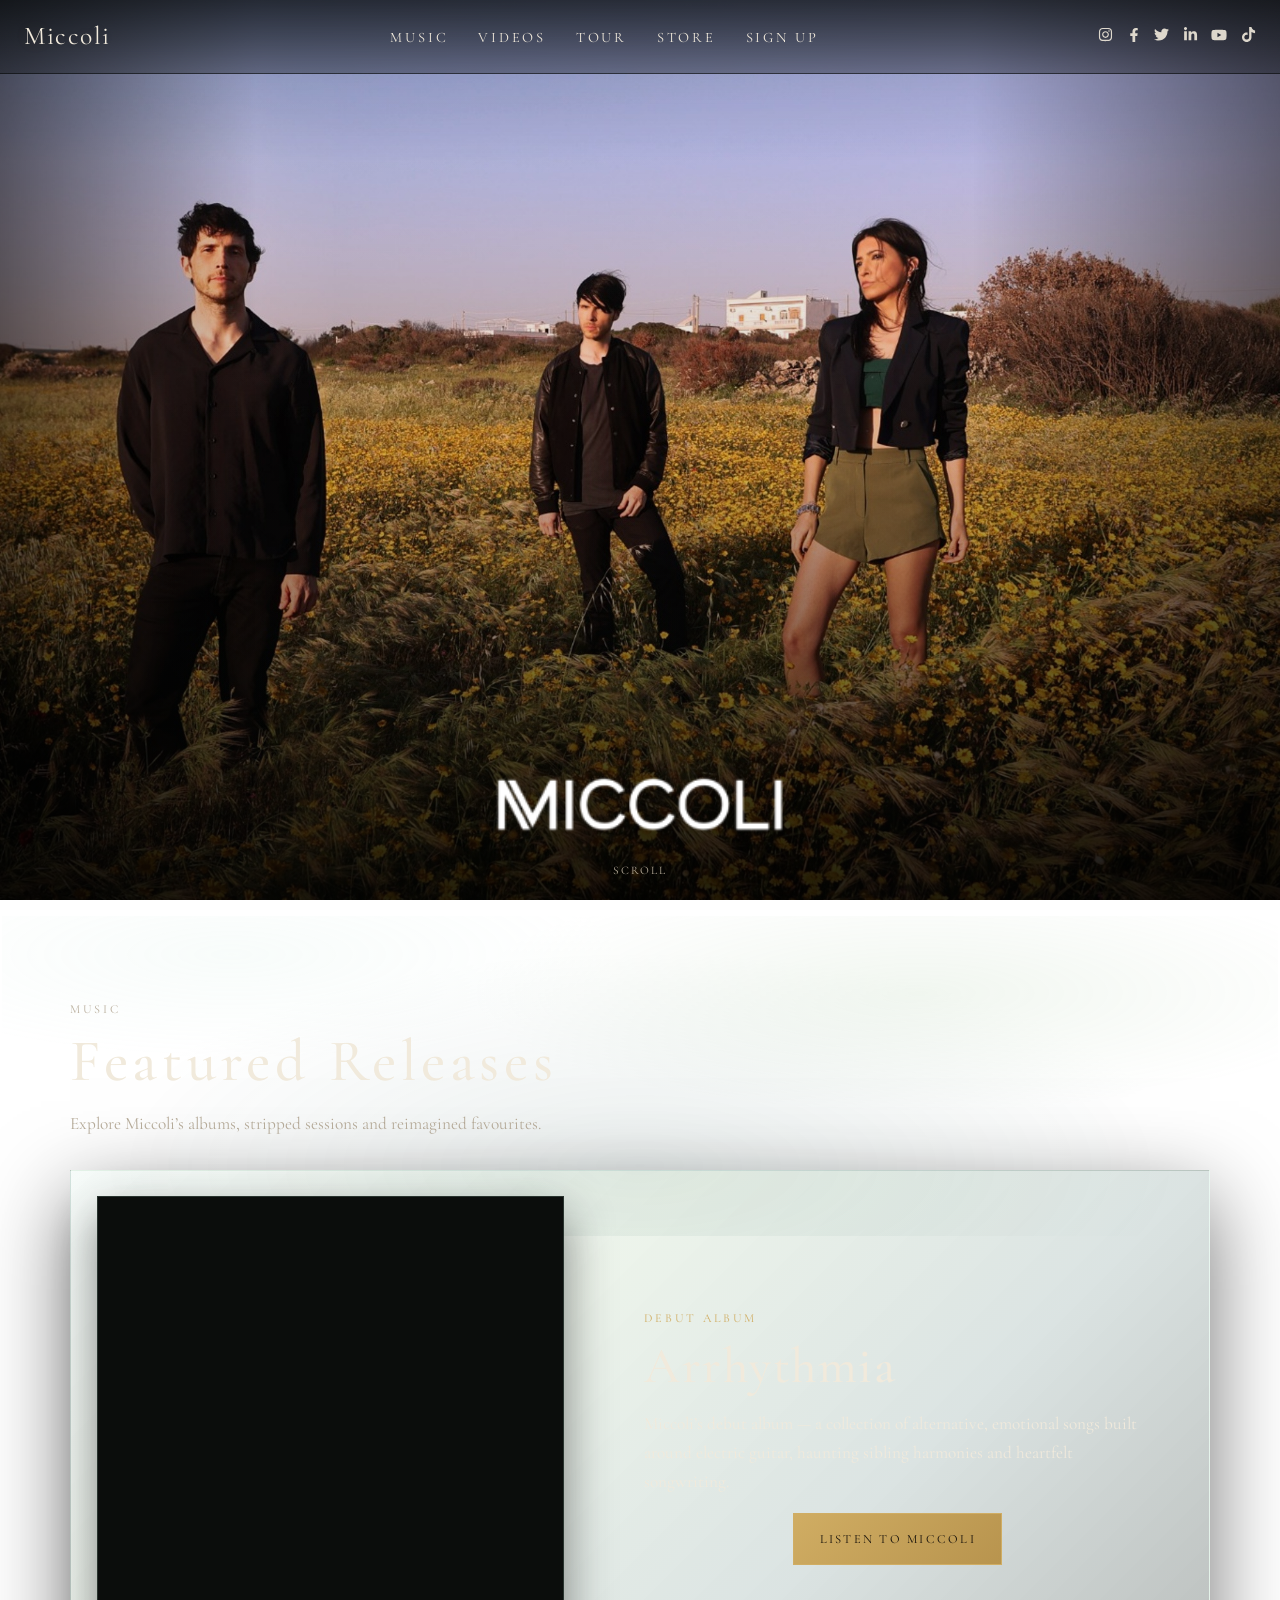
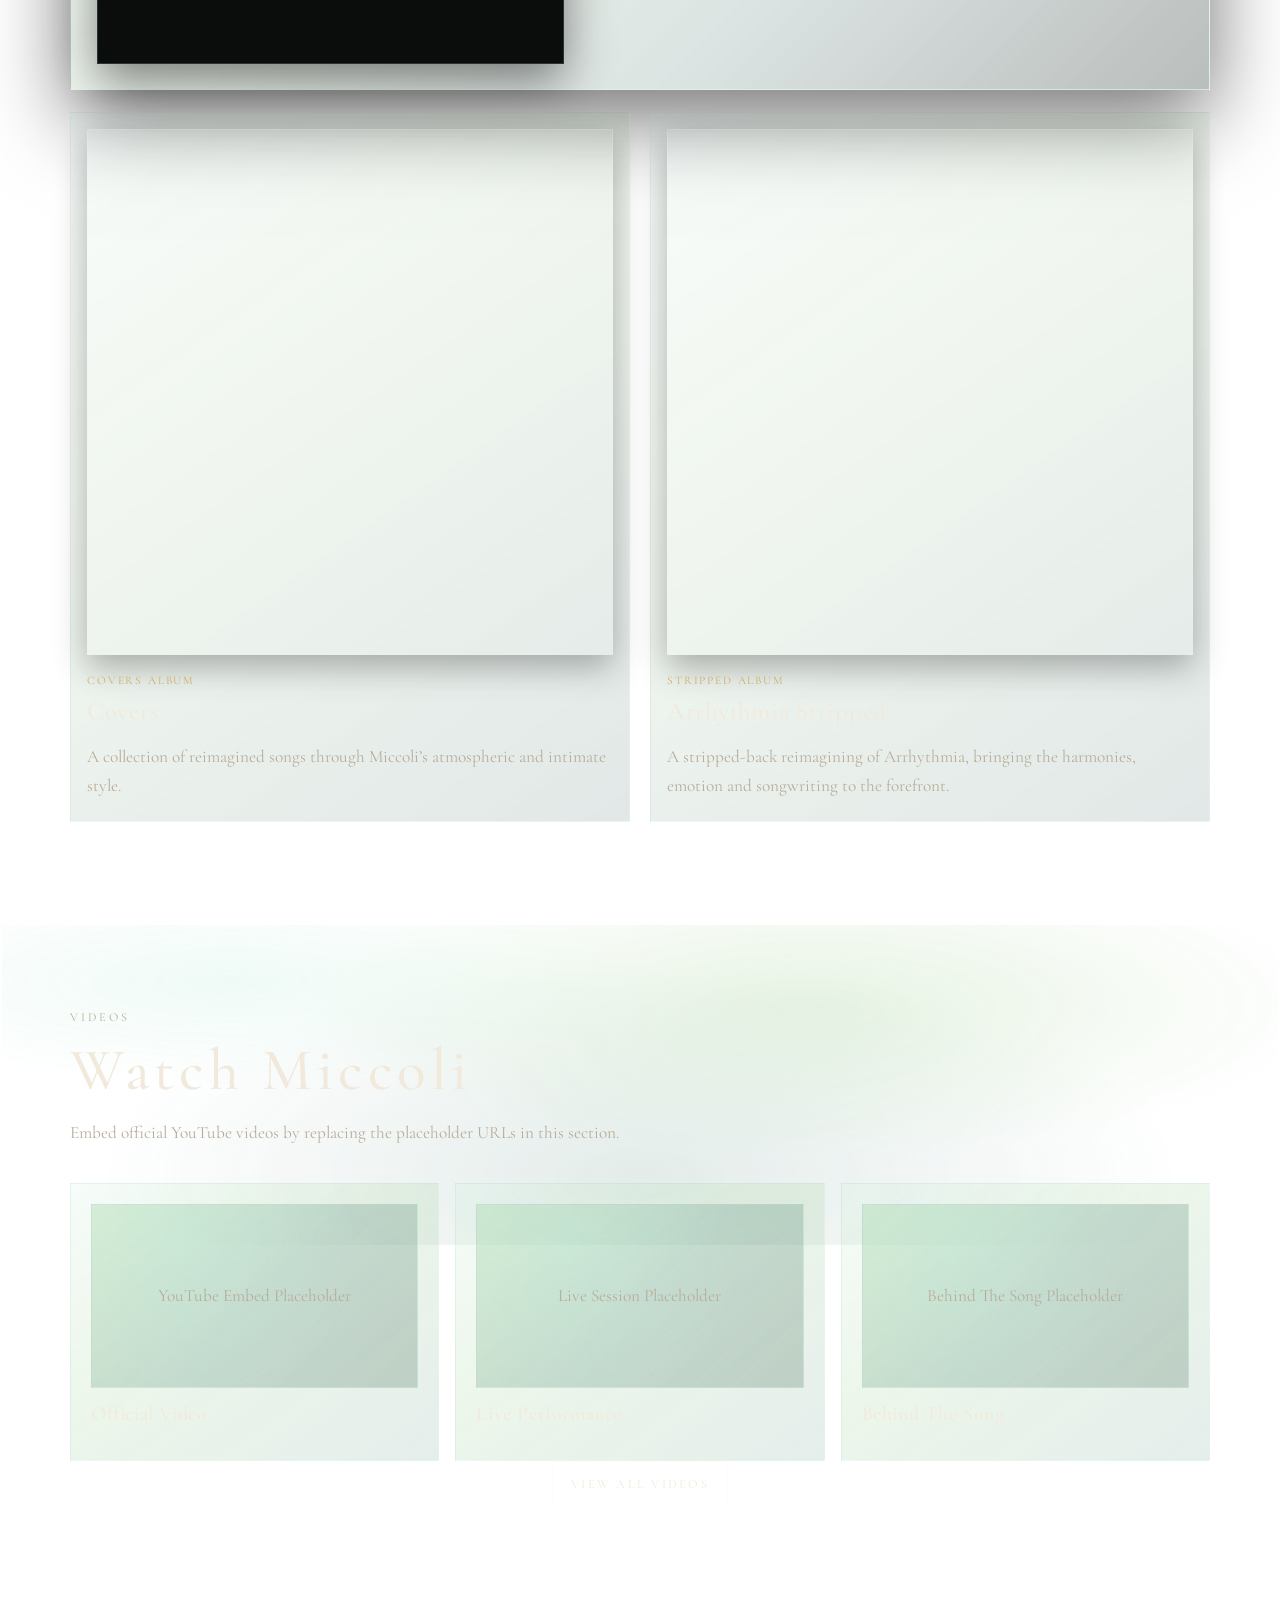
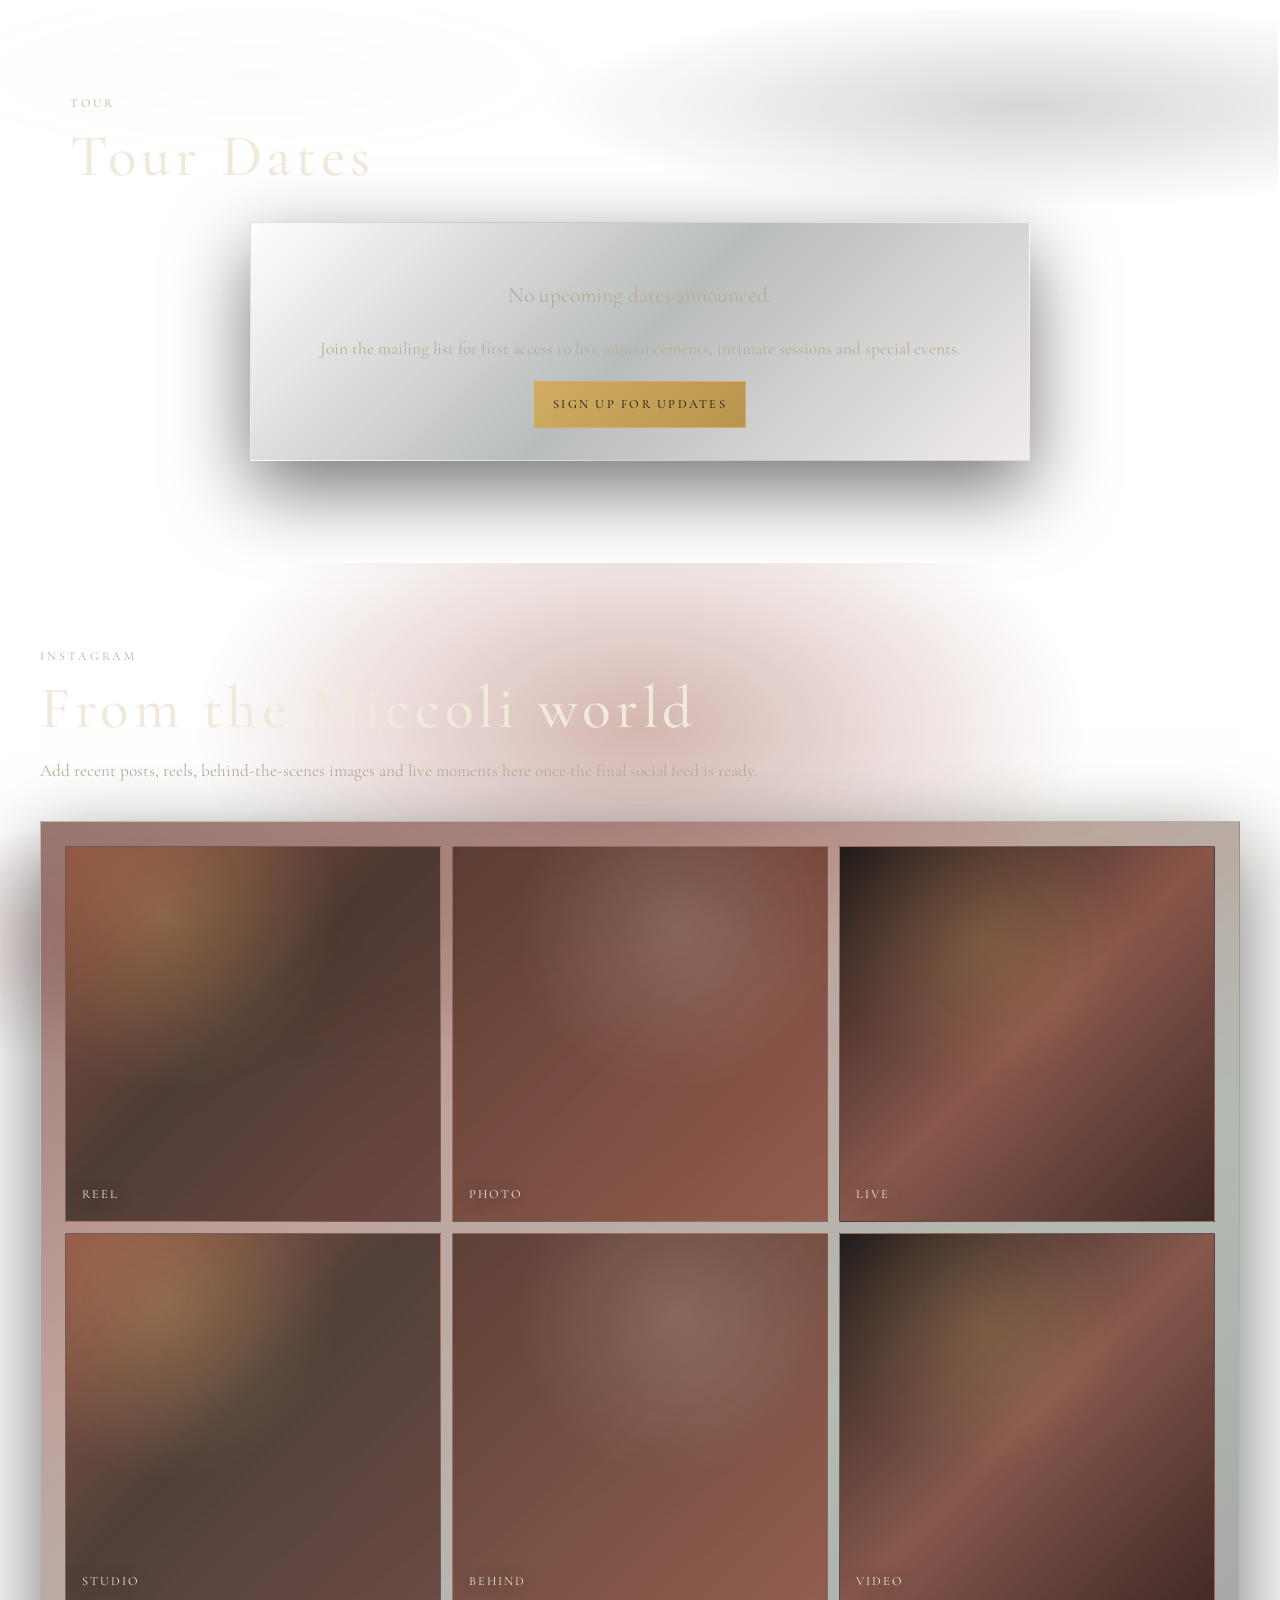
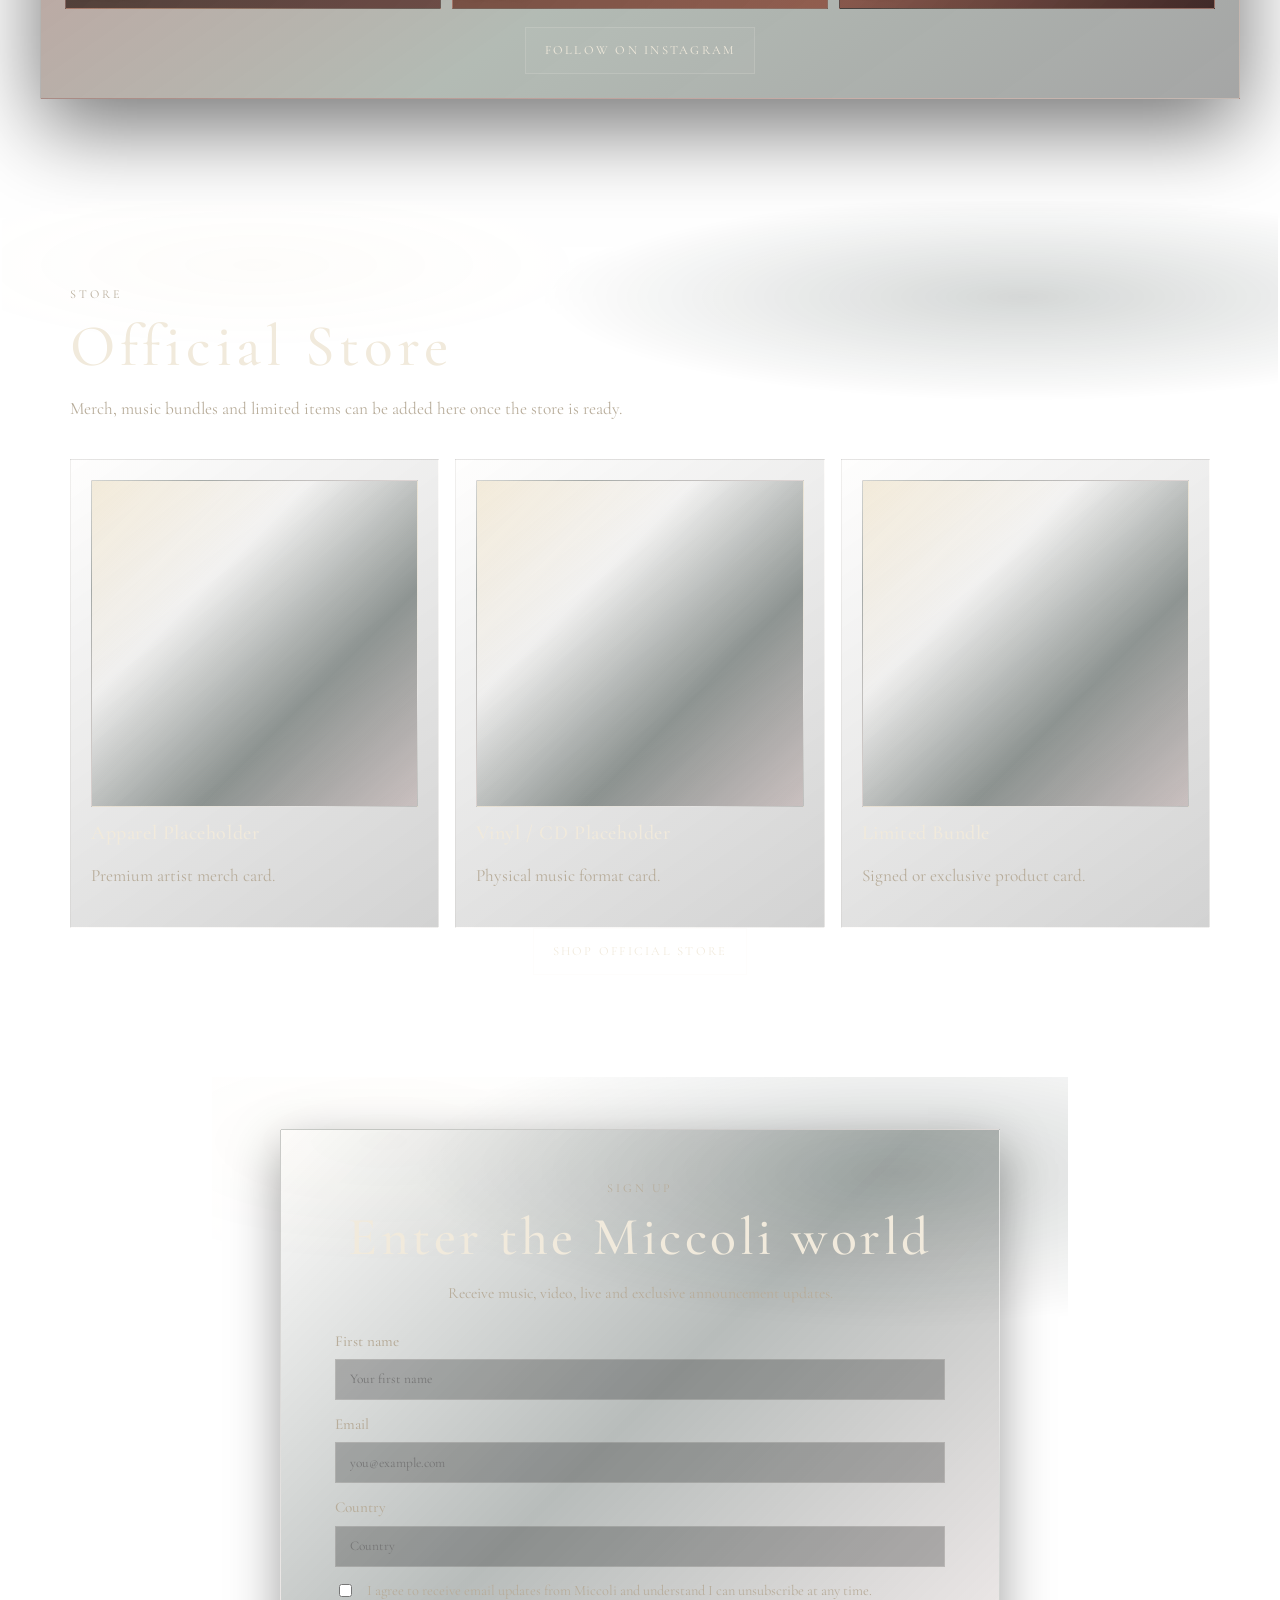
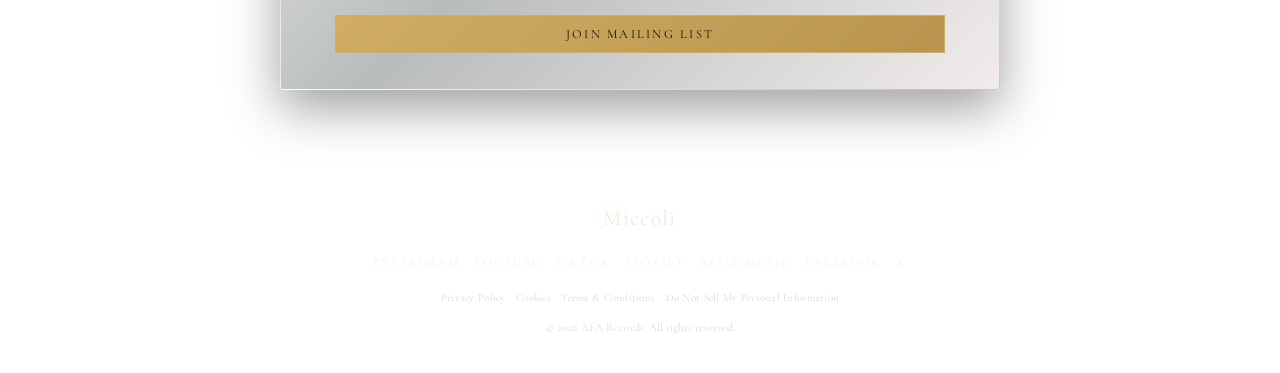
==== index.html @ 9177304d "Refresh centred release button stylesheet" ====
<!DOCTYPE html>
<html lang="en">
<head>
  <meta charset="UTF-8" />
  <meta name="viewport" content="width=device-width, initial-scale=1.0" />
  <meta name="description" content="Official website for Miccoli — British-Italian sibling band creating haunting harmonies, heartfelt lyrics and cinematic alternative pop/rock." />
  <title>Miccoli | Official Website</title>
  <link rel="preconnect" href="https://fonts.googleapis.com" />
  <link rel="preconnect" href="https://fonts.gstatic.com" crossorigin />
  <link href="https://fonts.googleapis.com/css2?family=Cormorant+Garamond:wght@400;500;600;700&family=IM+Fell+English+SC&display=swap" rel="stylesheet" />
  <link rel="stylesheet" href="styles.css?v=143" />
  <link rel="stylesheet" href="newsletter-tweaks.css?v=6" />
  <link rel="stylesheet" href="music-release-layout.css?v=6" />
</head>
<body>
  <a class="skip-link" href="#main">Skip to content</a>
  <header class="site-header" data-header>
    <nav class="nav" aria-label="Primary navigation">
      <a class="brand" href="#top" aria-label="Miccoli home">Miccoli</a>
      <button class="nav-toggle" type="button" aria-expanded="false" aria-controls="primary-menu" data-nav-toggle>
        <span class="sr-only">Toggle navigation</span><span></span><span></span><span></span>
      </button>
      <div class="nav-panel" id="primary-menu" data-nav-panel>
        <ul class="nav-links">
          <li><a href="#music">Music</a></li><li><a href="#videos">Videos</a></li><li><a href="#live">Tour</a></li><li><a href="#store">Store</a></li><li><a href="#signup">Sign Up</a></li>
        </ul>
        <div class="social-links" aria-label="Social links">
          <a class="social-icon" href="#" aria-label="Instagram"><svg width="15" height="15" viewBox="0 0 448 512" aria-hidden="true"><path fill="currentColor" d="M224.1 141c-63.6 0-115.1 51.5-115.1 115.1s51.5 115.1 115.1 115.1S339.2 319.7 339.2 256 287.7 141 224.1 141zm0 190.4c-41.6 0-75.3-33.7-75.3-75.3s33.7-75.3 75.3-75.3 75.3 33.7 75.3 75.3-33.8 75.3-75.3 75.3zm146.4-194.3c0 14.9-12 26.9-26.9 26.9-14.9 0-26.9-12-26.9-26.9 0-14.9 12-26.9 26.9-26.9 14.9 0 26.9 12.1 26.9 26.9zm76.1 27.3c-1.7-35.3-9.7-66.6-35.6-92.5s-57.2-33.9-92.5-35.6C283.5 34.3 164.5 34.3 129.4 36c-35.3 1.7-66.6 9.7-92.5 35.6S3 128.8 1.3 164.1c-1.7 35.1-1.7 154.1 0 189.2 1.7 35.3 9.7 66.6 35.6 92.5s57.2 33.9 92.5 35.6c35.1 1.7 154.1 1.7 189.2 0 35.3-1.7 66.6-9.7 92.5-35.6s33.9-57.2 35.6-92.5c1.7-35.1 1.7-154.1 0-189.2zM399 388c-7.7 19.4-22.7 34.4-42.1 42.1-29.1 11.5-98.2 8.9-132.8 8.9s-103.8 2.7-132.8-8.9c-19.4-7.7-34.4-22.7-42.1-42.1-11.5-29.1-8.9-98.2-8.9-132.8s-2.7-103.8 8.9-132.8c7.7-19.4 22.7-34.4 42.1-42.1 29.1-11.5 98.2-8.9 132.8-8.9s103.8-2.7 132.8 8.9c19.4 7.7 34.4 22.7 42.1 42.1 11.5 29.1 8.9 98.2 8.9 132.8s2.7 103.8-8.9 132.8z"/></svg></a>
          <a class="social-icon" href="#" aria-label="Facebook"><svg width="14" height="14" viewBox="0 0 320 512" aria-hidden="true"><path fill="currentColor" d="M279.14 288l14.22-92.66h-88.91V135.1c0-25.35 12.42-50.06 52.24-50.06H297V6.26S260.43 0 225.36 0c-73.22 0-121.08 44.38-121.08 124.72v70.62H22.89V288h81.39v224h100.17V288z"/></svg></a>
          <a class="social-icon" href="#" aria-label="Twitter"><svg width="15" height="15" viewBox="0 0 512 512" aria-hidden="true"><path fill="currentColor" d="M459.4 151.7c.3 4.5.3 9.1.3 13.6 0 138.7-105.6 298.5-298.5 298.5-59.5 0-114.7-17.2-161.1-47.1 8.4 1 16.6 1.3 25.3 1.3 49.1 0 94.2-16.6 130.3-44.8-46.1-1-84.8-31.2-98.1-72.8 6.5 1 13 1.6 19.8 1.6 9.4 0 18.8-1.3 27.6-3.6-48.1-9.7-84.1-52-84.1-103v-1.3c14 7.8 30.2 12.7 47.4 13.3-28.3-18.8-46.8-51-46.8-87.4 0-19.5 5.2-37.4 14.3-53 51.7 63.7 129.3 105.3 216.4 109.8-1.6-7.8-2.6-15.9-2.6-24 0-57.8 46.8-104.9 104.9-104.9 30.2 0 57.5 12.7 76.7 33.1 23.7-4.5 46.5-13.3 66.6-25.3-7.8 24.4-24.4 44.8-46.1 57.8 21.1-2.3 41.6-8.1 60.4-16.2-14.3 20.8-32.2 39.3-52.6 54.3z"/></svg></a>
          <a class="social-icon" href="#" aria-label="LinkedIn"><svg width="15" height="15" viewBox="0 0 448 512" aria-hidden="true"><path fill="currentColor" d="M100.3 448H7.4V148.9h92.9zM53.8 108.1C24.1 108.1 0 83.5 0 53.8A53.8 53.8 0 0 1 107.6 53.8c0 29.7-24.1 54.3-53.8 54.3zM447.9 448h-92.7V302.4c0-34.7-.7-79.2-48.3-79.2-48.3 0-55.7 37.7-55.7 76.7V448h-92.8V148.9h89.1v40.8h1.3c12.4-23.5 42.7-48.3 87.9-48.3 94 0 111.3 61.9 111.3 142.3V448z"/></svg></a>
          <a class="social-icon" href="#" aria-label="YouTube"><svg width="16" height="16" viewBox="0 0 576 512" aria-hidden="true"><path fill="currentColor" d="M549.7 124.1c-6.3-23.7-24.8-42.2-48.5-48.5C458.3 64 288 64 288 64S117.7 64 74.8 75.6c-23.7 6.3-42.2 24.8-48.5 48.5C14.7 167 14.7 256 14.7 256s0 89 11.6 131.9c6.3 23.7 24.8 42.2 48.5 48.5C117.7 448 288 448 288 448s170.3 0 213.2-11.6c23.7-6.3 42.2-24.8 48.5-48.5C561.3 345 561.3 256 561.3 256s0-89-11.6-131.9zM232 338.4V173.6L371.2 256 232 338.4z"/></svg></a>
          <a class="social-icon" href="#" aria-label="TikTok"><svg width="15" height="15" viewBox="0 0 448 512" aria-hidden="true"><path fill="currentColor" d="M448 209.9a210 210 0 0 1-122.8-39.2v178.7c0 89.2-72.3 161.5-161.5 161.5-89.2 0-161.5-72.3-161.5-161.5 0-89.2 72.3-161.5 161.5-161.5 9.5 0 18.9.8 28.1 2.4v79.4a82.1 82.1 0 1 0 54.7 77.7V0h78.9c.8 6.9 2.2 13.8 4.3 20.5 9.7 31.1 29.6 57.6 56.3 76.8 18.5 13.3 40.1 21.8 62 24.3v88.3z"/></svg></a>
        </div>
      </div>
    </nav>
  </header>
  <main id="main">
    <section class="hero" id="top" aria-labelledby="hero-title"><div class="hero-media" aria-hidden="true"><div class="hero-orb hero-orb-one"></div><div class="hero-orb hero-orb-two"></div></div><div class="hero-content reveal"><p class="eyebrow">Official Website</p><h1 id="hero-title">Miccoli</h1><p class="hero-tagline">Haunting sibling harmonies, heartfelt lyrics and cinematic alternative pop/rock from a British-Italian band.</p><div class="button-row"><a class="btn btn-primary" href="#music">Listen Now</a><a class="btn btn-secondary" href="#videos">Watch Video</a></div></div><a class="scroll-cue" href="#music" aria-label="Scroll to music section">Scroll</a></section>
    <section class="section music-section" id="music" aria-labelledby="music-title"><div class="section-heading reveal"><p class="eyebrow">Music</p><h2 id="music-title">Featured Releases</h2><p>Explore Miccoli’s albums, stripped sessions and reimagined favourites.</p></div><article class="featured-release reveal"><div class="release-art arrhythmia-art" role="img" aria-label="Arrhythmia album cover"></div><div class="release-copy"><p class="eyebrow">Debut Album</p><h3>Arrhythmia</h3><p>Miccoli’s debut album — a collection of alternative, emotional songs built around electric guitar, haunting sibling harmonies and heartfelt songwriting.</p><a class="btn btn-primary" href="https://linktr.ee/miccoliband" target="_blank" rel="noopener noreferrer">Listen to Miccoli</a></div></article><div class="card-grid release-grid"><article class="card release-card reveal"><div class="mini-art covers-art" role="img" aria-label="Covers album cover"></div><p class="release-type">Covers Album</p><h3>Covers</h3><p>A collection of reimagined songs through Miccoli’s atmospheric and intimate style.</p></article><article class="card release-card reveal"><div class="mini-art stripped-art" role="img" aria-label="Arrhythmia Stripped album cover"></div><p class="release-type">Stripped Album</p><h3>Arrhythmia Stripped</h3><p>A stripped-back reimagining of Arrhythmia, bringing the harmonies, emotion and songwriting to the forefront.</p></article></div></section>
    <section class="section videos-section" id="videos" aria-labelledby="videos-title"><div class="section-heading reveal"><p class="eyebrow">Videos</p><h2 id="videos-title">Watch Miccoli</h2><p>Embed official YouTube videos by replacing the placeholder URLs in this section.</p></div><div class="video-grid"><article class="video-card reveal"><div class="video-placeholder">YouTube Embed Placeholder</div><h3>Official Video</h3></article><article class="video-card reveal"><div class="video-placeholder">Live Session Placeholder</div><h3>Live Performance</h3></article><article class="video-card reveal"><div class="video-placeholder">Behind The Song Placeholder</div><h3>Behind The Song</h3></article></div><div class="center reveal"><a class="btn btn-secondary" href="#">View All Videos</a></div></section>
    <section class="section split-section" id="live" aria-labelledby="live-title"><div class="section-heading reveal"><p class="eyebrow">Tour</p><h2 id="live-title">Tour Dates</h2></div><div class="tour-panel reveal"><p class="tour-status">No upcoming dates announced.</p><p>Join the mailing list for first access to live announcements, intimate sessions and special events.</p><a class="btn btn-primary" href="#signup">Sign Up for Updates</a></div></section>
    <section class="section instagram-section" id="instagram" aria-labelledby="instagram-title"><div class="section-heading reveal"><p class="eyebrow">Instagram</p><h2 id="instagram-title">From the Miccoli world</h2><p>Add recent posts, reels, behind-the-scenes images and live moments here once the final social feed is ready.</p></div><div class="instagram-frame reveal"><div class="instagram-grid"><a class="instagram-tile" href="#"><span>Reel</span></a><a class="instagram-tile" href="#"><span>Photo</span></a><a class="instagram-tile" href="#"><span>Live</span></a><a class="instagram-tile" href="#"><span>Studio</span></a><a class="instagram-tile" href="#"><span>Behind</span></a><a class="instagram-tile" href="#"><span>Video</span></a></div><div class="center instagram-cta"><a class="btn btn-secondary" href="#">Follow on Instagram</a></div></div></section>
    <section class="section store-section" id="store" aria-labelledby="store-title"><div class="section-heading reveal"><p class="eyebrow">Store</p><h2 id="store-title">Official Store</h2><p>Merch, music bundles and limited items can be added here once the store is ready.</p></div><div class="card-grid"><article class="product-card reveal"><div></div><h3>Apparel Placeholder</h3><p>Premium artist merch card.</p></article><article class="product-card reveal"><div></div><h3>Vinyl / CD Placeholder</h3><p>Physical music format card.</p></article><article class="product-card reveal"><div></div><h3>Limited Bundle</h3><p>Signed or exclusive product card.</p></article></div><div class="center reveal"><a class="btn btn-secondary" href="#">Shop Official Store</a></div></section>
    <section class="section newsletter-section" id="signup" aria-labelledby="signup-title"><div class="newsletter-card reveal"><p class="eyebrow">Sign Up</p><h2 id="signup-title">Enter the Miccoli world</h2><p>Receive music, video, live and exclusive announcement updates.</p><form class="signup-form" action="#" method="post"><label>First name <input type="text" name="first-name" autocomplete="given-name" placeholder="Your first name" /></label><label>Email <input type="email" name="email" autocomplete="email" placeholder="you@example.com" required /></label><label>Country <input type="text" name="country" autocomplete="country-name" placeholder="Country" /></label><label class="consent"><input type="checkbox" name="consent" required /> I agree to receive email updates from Miccoli and understand I can unsubscribe at any time.</label><button class="btn btn-primary" type="submit">Join Mailing List</button></form></div></section>
  </main>
  <footer class="site-footer"><a class="brand" href="#top">Miccoli</a><div class="footer-socials" aria-label="Footer social links"><a href="#">Instagram</a><a href="#">YouTube</a><a href="#">TikTok</a><a href="#">Spotify</a><a href="#">Apple Music</a><a href="#">Facebook</a><a href="#">X</a></div><div class="legal-links"><a href="#">Privacy Policy</a><a href="#">Cookies</a><a href="#">Terms & Conditions</a><a href="#">Do Not Sell My Personal Information</a></div><p>© <span data-year></span> AFA Records. All rights reserved.</p></footer>
  <script src="script.js"></script>
</body>
</html>
---- styles.css ----
:root {
  --bg: #050706;
  --bg-soft: #0d1411;
  --panel: rgba(246, 240, 232, 0.07);
  --panel-strong: rgba(246, 240, 232, 0.12);
  --text: #f1eadc;
  --muted: #b8ad9b;
  --gold: #d0ad63;
  --rose: #7c4644;
  --moss: #13221d;
  --stone: #6f6a5d;
  --line: rgba(246, 240, 232, 0.16);
  --shadow: 0 28px 80px rgba(0, 0, 0, 0.55);
  --max: 1280px;
}
* { box-sizing: border-box; }
html { scroll-behavior: smooth; }
body {
  margin: 0;
  background:
    radial-gradient(ellipse at 12% 0%, rgba(208, 173, 99, 0.18), transparent 26rem),
    radial-gradient(ellipse at 78% 6%, rgba(42, 70, 58, 0.72), transparent 34rem),
    radial-gradient(ellipse at 92% 58%, rgba(124, 70, 68, 0.52), transparent 36rem),
    radial-gradient(ellipse at 50% 72%, rgba(118, 55, 45, 0.42), transparent 40rem),
    radial-gradient(ellipse at 8% 82%, rgba(30, 45, 39, 0.78), transparent 32rem),
    linear-gradient(135deg, #030504 0%, #0b1410 22%, #18231e 40%, #2a1715 61%, #1b0d0c 79%, #040404 100%);
  background-attachment: fixed;
  color: var(--text);
  font-family: "Cormorant Garamond", Georgia, serif;
  font-size: 1.08rem;
  line-height: 1.68;
}
body::before { content: ""; position: fixed; inset: 0; pointer-events: none; z-index: 0; opacity: .2; background-image: linear-gradient(rgba(255,255,255,.025) 1px, transparent 1px), linear-gradient(90deg, rgba(255,255,255,.018) 1px, transparent 1px); background-size: 3px 3px, 7px 7px; mix-blend-mode: soft-light; }
body::after { content: ""; position: fixed; inset: 0; pointer-events: none; z-index: 0; background: linear-gradient(90deg, rgba(0,0,0,.52), transparent 20%, transparent 76%, rgba(0,0,0,.48)), linear-gradient(to bottom, rgba(0,0,0,.18), transparent 18%, transparent 72%, rgba(0,0,0,.44)); }
a { color: inherit; text-decoration: none; }
img, iframe { max-width: 100%; }
.skip-link, .sr-only { position: absolute; left: -999px; }
.skip-link:focus { left: 1rem; top: 1rem; z-index: 20; background: var(--text); color: var(--bg); padding: .75rem; }
.site-header { position: fixed; inset: 0 0 auto; z-index: 10; background: linear-gradient(to bottom, rgba(5, 7, 6, 0.72), rgba(5, 7, 6, 0.34)); backdrop-filter: blur(10px); border-bottom: 1px solid transparent; transition: border-color .25s, background .25s; }
.site-header.is-scrolled { border-color: var(--line); background: rgba(5, 7, 6, 0.9); }
.nav { max-width: var(--max); margin: 0 auto; padding: .95rem 1.5rem; display: grid; grid-template-columns: auto 1fr auto; align-items: center; gap: 1.25rem; }
.brand { font-family: "IM Fell English SC", "Cormorant Garamond", serif; text-transform: none; letter-spacing: .06em; font-weight: 400; font-size: clamp(1.55rem, 2vw, 2.05rem); color: var(--text); text-shadow: 0 0 18px rgba(208,173,99,.12); white-space: nowrap; }
.nav-panel { display: contents; }
.nav-links { justify-self: center; display: flex; gap: clamp(1.2rem, 2.3vw, 2.35rem); list-style: none; margin: 0; padding: 0; align-items: center; }
.social-links, .footer-socials, .legal-links { display: flex; gap: .85rem; list-style: none; margin: 0; padding: 0; align-items: center; }
.social-links { justify-self: end; }
.nav-links a, .footer-socials a { font-family: "IM Fell English SC", "Cormorant Garamond", serif; color: var(--text); font-size: .9rem; text-transform: uppercase; letter-spacing: .2em; }
.legal-links a { font-family: "Cormorant Garamond", Georgia, serif; color: rgba(184, 173, 155, .62); font-size: .72rem; text-transform: none; letter-spacing: .04em; }
.social-links a { font-family: "Cormorant Garamond", Georgia, serif; color: var(--text); font-size: 1.05rem; line-height: 1; opacity: .9; }
.nav-links a:hover, .social-links a:hover, .footer-socials a:hover, .legal-links a:hover { color: var(--gold); }
.nav-toggle { display: none; background: none; border: 0; padding: .3rem; }
.nav-toggle span:not(.sr-only) { display: block; width: 1.7rem; height: 2px; margin: 5px 0; background: var(--text); }
.hero { min-height: 100svh; position: relative; display: grid; place-items: center; overflow: hidden; padding: 7rem 1.25rem 4rem; }
.hero::after { content: ""; position: absolute; inset: 0; background: linear-gradient(to bottom, rgba(5,7,6,.02), rgba(5,7,6,.12) 48%, rgba(5,7,6,.58) 100%); pointer-events: none; }
.hero-media { position: absolute; inset: 0; background: linear-gradient(to bottom, rgba(255,255,255,.06) 0%, rgba(3,7,5,0) 48%, rgba(3,7,5,.20) 100%), url("assets/images/Miccoli_Image2.jpg") center 28% / cover no-repeat; }
.hero-media::before { content: ""; position: absolute; inset: 0; opacity: 0; background: none; }
.hero-media::after { content: ""; position: absolute; inset: 0; background: linear-gradient(to bottom, rgba(0,0,0,0), transparent 50%, rgba(0,0,0,.22)); opacity: 1; }
.hero-orb { display: none; }
.hero-content { display: none; }
.eyebrow { font-family: "IM Fell English SC", "Cormorant Garamond", serif; color: var(--gold); text-transform: uppercase; letter-spacing: .24em; font-size: .76rem; font-weight: 400; }
h1, h2, h3 { line-height: 1.02; margin: 0 0 1rem; font-weight: 500; }
h1, h2 { font-family: "IM Fell English SC", "Cormorant Garamond", serif; text-transform: none; letter-spacing: .08em; }
h1 { font-size: clamp(3.1rem, 10vw, 7.4rem); text-shadow: 0 8px 32px rgba(0,0,0,.55); }
h2 { font-size: clamp(1.9rem, 4.8vw, 3.7rem); }
h3 { font-family: "Cormorant Garamond", Georgia, serif; font-size: 1.25rem; letter-spacing: .03em; }
.hero-tagline { max-width: 640px; margin: 0 auto 2rem; font-size: clamp(1.02rem, 1.75vw, 1.28rem); color: var(--muted); }
.button-row, .center { display: flex; justify-content: center; gap: 1rem; flex-wrap: wrap; }
.btn { display: inline-flex; min-height: 2.8rem; align-items: center; justify-content: center; border: 1px solid var(--line); padding: .75rem 1.15rem; font-family: "IM Fell English SC", "Cormorant Garamond", serif; text-transform: uppercase; letter-spacing: .18em; font-weight: 400; font-size: .78rem; transition: transform .2s, background .2s, border-color .2s; }
.btn:hover { transform: translateY(-2px); border-color: var(--gold); }
.btn-primary { background: linear-gradient(135deg, var(--gold), #b8944e); color: #15100a; border-color: var(--gold); }
.btn-secondary { background: rgba(246,240,232,.035); }
.scroll-cue { position: absolute; z-index: 1; bottom: 1.5rem; color: var(--muted); text-transform: uppercase; letter-spacing: .18em; font-size: .72rem; }
.section { max-width: 1180px; margin: 0 auto; padding: 5.4rem 1.25rem; position: relative; z-index: 1; }
.section::before { content: ""; position: absolute; inset: 1rem -3rem auto; height: 20rem; pointer-events: none; z-index: -1; opacity: .32; background: radial-gradient(ellipse at 20% 20%, rgba(208,173,99,.09), transparent 23rem), radial-gradient(ellipse at 80% 30%, rgba(19,34,29,.55), transparent 30rem); }
.section-heading { max-width: 720px; margin-bottom: 2.25rem; }
.section-heading p { color: var(--muted); }
.featured-release, .press-section, .newsletter-card, .tour-panel, .instagram-frame { background: linear-gradient(135deg, rgba(246,240,232,.085), rgba(19,34,29,.3), rgba(124,70,68,.1)); border: 1px solid var(--line); box-shadow: var(--shadow); }
.featured-release { display: grid; grid-template-columns: minmax(0, .9fr) minmax(0, 1.1fr); gap: 2rem; padding: 1rem; align-items: center; }
.release-art, .video-placeholder, .product-card div, .mini-art { background: linear-gradient(135deg, rgba(208,173,99,.22), rgba(246,240,232,.055), rgba(19,34,29,.42), rgba(124,70,68,.18)); border: 1px solid var(--line); }
.release-art { min-height: 390px; display: grid; place-items: center; color: var(--muted); text-transform: uppercase; letter-spacing: .16em; }
.release-copy { padding: 2rem; }
.streaming-links { display: flex; gap: .75rem; flex-wrap: wrap; margin-top: 1.25rem; }
.streaming-links a, .text-link { color: var(--gold); border-bottom: 1px solid currentColor; }
.card-grid, .video-grid, .contact-grid { display: grid; grid-template-columns: repeat(3, 1fr); gap: 1rem; margin-top: 1rem; }
.card, .video-card, .product-card, .contact-card { background: linear-gradient(145deg, rgba(246,240,232,.07), rgba(6,7,6,.18)); border: 1px solid var(--line); padding: 1.25rem; }
.mini-art, .product-card div { aspect-ratio: 1; margin-bottom: 1rem; }
.video-placeholder { aspect-ratio: 16/9; display: grid; place-items: center; color: var(--muted); margin-bottom: 1rem; text-align: center; }
.tour-panel { padding: 2rem; text-align: center; max-width: 780px; margin: 0 auto; }
.tour-status { font-size: 1.35rem; color: var(--text); }
.instagram-section { max-width: 1240px; }
.instagram-section::before { height: 34rem; opacity: .68; background: radial-gradient(ellipse at 50% 30%, rgba(142, 63, 49, .56), transparent 28rem), radial-gradient(ellipse at 18% 70%, rgba(111, 46, 38, .45), transparent 24rem), radial-gradient(ellipse at 80% 54%, rgba(208,173,99,.13), transparent 22rem); }
.instagram-frame { padding: clamp(1rem, 2.5vw, 1.5rem); background: linear-gradient(145deg, rgba(104, 54, 45, .68), rgba(122, 59, 47, .48), rgba(55, 76, 58, .38), rgba(5,7,6,.36)); }
.instagram-grid { display: grid; grid-template-columns: repeat(3, 1fr); gap: .65rem; }
.instagram-tile { aspect-ratio: 1; display: grid; place-items: end start; padding: 1rem; overflow: hidden; border: 1px solid rgba(246,240,232,.16); background: radial-gradient(circle at 26% 18%, rgba(208,173,99,.32), transparent 11rem), linear-gradient(135deg, rgba(136,66,52,.78), rgba(61,45,38,.85) 46%, rgba(90,48,43,.8)); color: var(--text); }
.instagram-tile:nth-child(2), .instagram-tile:nth-child(5) { background: radial-gradient(circle at 60% 22%, rgba(246,240,232,.16), transparent 10rem), linear-gradient(135deg, rgba(83,53,43,.9), rgba(137,69,52,.78)); }
.instagram-tile:nth-child(3), .instagram-tile:nth-child(6) { background: radial-gradient(circle at 38% 25%, rgba(208,173,99,.22), transparent 9rem), linear-gradient(135deg, rgba(25,21,19,.94), rgba(124,62,48,.78), rgba(52,27,25,.9)); }
.instagram-tile span { font-family: "IM Fell English SC", "Cormorant Garamond", serif; text-transform: uppercase; letter-spacing: .16em; font-size: .78rem; color: var(--text); text-shadow: 0 3px 16px rgba(0,0,0,.65); }
.instagram-cta { margin-top: 1.1rem; }
.press-section { display: grid; grid-template-columns: 1.2fr .8fr; gap: 2rem; padding: 2rem; }
.press-copy p, .tour-panel p, .newsletter-card p, .card p, .product-card p { color: var(--muted); }
.quote-stack blockquote { margin: 0 0 1rem; padding: 1.25rem; background: rgba(0,0,0,.2); border-left: 2px solid var(--gold); color: var(--muted); font-style: italic; }
.newsletter-section { max-width: 900px; }
.newsletter-card { padding: clamp(1.5rem, 5vw, 3rem); text-align: center; }
.signup-form { display: grid; gap: 1rem; margin-top: 2rem; text-align: left; }
.signup-form label { color: var(--muted); font-weight: 500; }
input { width: 100%; margin-top: .4rem; padding: .95rem; background: rgba(0,0,0,.24); border: 1px solid var(--line); color: var(--text); font-family: inherit; }
.consent { display: flex; gap: .75rem; align-items: flex-start; font-weight: 400 !important; }
.consent input { width: auto; margin-top: .35rem; }
.contact-grid { grid-template-columns: repeat(4, 1fr); }
.contact-card { color: var(--muted); word-break: break-word; }
.contact-card span { display: block; color: var(--gold); text-transform: uppercase; letter-spacing: .16em; font-size: .74rem; margin-bottom: .5rem; }
.site-footer { border-top: 1px solid rgba(246, 240, 232, 0.09); padding: 2.6rem 1.25rem 2.2rem; text-align: center; display: grid; gap: .85rem; justify-items: center; color: rgba(184, 173, 155, .72); position: relative; z-index: 1; }
.site-footer .brand { font-size: clamp(1.35rem, 1.7vw, 1.7rem); margin-bottom: .2rem; }
.site-footer .footer-socials { gap: .9rem; margin-bottom: .15rem; }
.site-footer .footer-socials a { font-size: .74rem; letter-spacing: .16em; color: rgba(241, 234, 220, .72); }
.site-footer .legal-links { gap: .65rem; flex-wrap: wrap; justify-content: center; max-width: 720px; }
.site-footer .legal-links a { color: rgba(184, 173, 155, .48); font-size: .68rem; letter-spacing: .025em; }
.site-footer p { margin: -.15rem 0 0; color: rgba(184, 173, 155, .44); font-size: .72rem; }
.reveal { opacity: 0; transform: translateY(18px); transition: opacity .7s ease, transform .7s ease; }
.reveal.is-visible { opacity: 1; transform: translateY(0); }
@media (max-width: 900px) {
  .nav { display: flex; }
  .nav-toggle { display: block; margin-left: auto; }
  .nav-panel { position: absolute; top: 100%; left: 0; right: 0; display: none; padding: 1rem 1.25rem 1.5rem; background: rgba(5,7,6,.97); border-bottom: 1px solid var(--line); }
  .nav-panel.is-open { display: grid; }
  .nav-links, .social-links { display: grid; gap: .9rem; justify-self: start; }
  .featured-release, .press-section { grid-template-columns: 1fr; }
  .card-grid, .video-grid, .contact-grid, .instagram-grid { grid-template-columns: 1fr; }
  .release-art { min-height: 300px; }
  .release-copy { padding: 1rem; }
  .section { padding: 4.2rem 1.1rem; }
  h1 { font-size: clamp(3rem, 17vw, 5.2rem); }
  h2 { font-size: clamp(1.85rem, 9vw, 3rem); }
}
---- newsletter-tweaks.css ----
@import url("hero-image-tweaks.css?v=5");
@import url("music-colour-tweaks.css?v=1");
@import url("video-colour-tweaks.css?v=1");

.newsletter-section {
  max-width: 760px;
  padding-top: 4.2rem;
  padding-bottom: 4.2rem;
}

.newsletter-card {
  padding: clamp(1.35rem, 3.4vw, 2.25rem);
  box-shadow: 0 18px 48px rgba(0, 0, 0, 0.38);
}

.newsletter-card h2 {
  font-size: clamp(2rem, 4.6vw, 3.35rem);
  letter-spacing: .065em;
  margin-bottom: .75rem;
}

.newsletter-card > p:not(.eyebrow) {
  font-size: .98rem;
  margin-bottom: .5rem;
}

.signup-form {
  max-width: 610px;
  margin: 1.35rem auto 0;
  gap: .75rem;
}

.signup-form label {
  font-size: .95rem;
}

.newsletter-card input {
  padding: .72rem .85rem;
  margin-top: .3rem;
}

.newsletter-card .consent {
  font-size: .9rem;
}

.newsletter-card .btn {
  min-height: 2.35rem;
  padding: .62rem 1rem;
}

.hero-media {
  background:
    linear-gradient(to bottom, rgba(255,255,255,.06) 0%, rgba(3,7,5,0) 48%, rgba(3,7,5,.22) 100%),
    url("assets/images/Miccoli_Image2.jpg") center 28% / cover no-repeat !important;
  background-color: #111b14 !important;
}

.hero-media::before {
  background: none !important;
  opacity: 0 !important;
}

.hero-media::after {
  background: linear-gradient(to bottom, rgba(0,0,0,0), transparent 50%, rgba(0,0,0,.28)) !important;
  opacity: 1 !important;
}

.hero-content {
  display: none !important;
}

.hero-orb {
  display: none !important;
}

.hero::before {
  content: "";
  position: absolute;
  left: 50%;
  bottom: 3.85rem;
  transform: translateX(-50%);
  z-index: 3;
  width: clamp(220px, 24vw, 390px);
  height: clamp(48px, 5.3vw, 86px);
  background: url("[data-uri]") center center / contain no-repeat;
  filter: brightness(1.8) drop-shadow(0 8px 28px rgba(0,0,0,.55));
  pointer-events: none;
}

.scroll-cue {
  bottom: 1.25rem;
  z-index: 4;
}

@media (max-width: 900px) {
  .newsletter-section {
    padding-top: 3.4rem;
    padding-bottom: 3.4rem;
  }

  .newsletter-card h2 {
    font-size: clamp(1.85rem, 9vw, 2.8rem);
  }

  .hero-media {
    background:
      linear-gradient(to bottom, rgba(255,255,255,.06) 0%, rgba(3,7,5,0) 48%, rgba(3,7,5,.22) 100%),
      url("assets/images/Miccoli_Image2.jpg") center top / cover no-repeat !important;
  }

  .hero::before {
    bottom: 3.45rem;
    width: clamp(190px, 58vw, 310px);
    height: clamp(42px, 13vw, 70px);
  }
}
---- music-release-layout.css ----
/* Miccoli featured releases layout */
.music-section .section-heading { margin-bottom: 2rem; }
.music-section .section-heading > p:last-child { max-width: 650px; }
.featured-release { grid-template-columns: minmax(280px, .9fr) minmax(0, 1.1fr); gap: clamp(1.5rem, 4vw, 3rem); padding: clamp(1rem, 2.2vw, 1.6rem); }
.release-art { min-height: 0; aspect-ratio: 1; background-position: center; background-size: cover; background-repeat: no-repeat; border: 1px solid rgba(208,173,99,.24); box-shadow: 0 18px 46px rgba(0,0,0,.48), 0 0 0 7px rgba(246,240,232,.025); }
.release-art.arrhythmia-art { position: relative; overflow: hidden; background: #0b0d0c !important; }
.release-art.arrhythmia-art::before { content: ""; position: absolute; inset: 0; background-image: url("/miccoli-band-website/assets/images/arrhythmia%20full%20album%20cover.jpg?v=4"); background-position: center; background-size: 100% 100%; background-repeat: no-repeat; }
.release-copy h3 { font-size: clamp(2rem, 4vw, 3.15rem); margin-bottom: .8rem; }
.release-copy p:not(.eyebrow) { max-width: 610px; }
.release-copy .btn { display: block; width: fit-content; margin: 1rem auto 0; min-width: 205px; padding: .88rem 1.6rem; text-align: center; }
.release-grid { grid-template-columns: repeat(2, minmax(0, 1fr)); gap: 1.25rem; margin-top: 1.35rem; }
.release-card { padding: 1rem; }
.release-card .mini-art { aspect-ratio: 1; margin: 0 0 1rem; background-position: center; background-size: cover; background-repeat: no-repeat; border: 1px solid rgba(246,240,232,.18); box-shadow: 0 12px 32px rgba(0,0,0,.30); }
.release-card .covers-art { background-image: url("/miccoli-band-website/assets/images/Covers%20%281%29.jpg?v=2") !important; }
.release-card .stripped-art { background-image: url("/miccoli-band-website/assets/images/arrhythmia-stripped-cover.jpg.avif?v=2") !important; }
.release-card h3 { font-size: 1.55rem; margin-bottom: .35rem; }
.release-type { margin: 0 0 .55rem; color: var(--gold) !important; font-family: "IM Fell English SC", "Cormorant Garamond", serif; text-transform: uppercase; letter-spacing: .16em; font-size: .72rem; }
.release-card p:last-child { margin-bottom: .35rem; }
@media (max-width: 760px) {
  .featured-release { grid-template-columns: 1fr; }
  .release-copy { padding: 1rem .35rem .35rem; }
  .release-copy .btn { margin: 1rem 0 0; width: 100%; }
  .release-grid { grid-template-columns: 1fr; }
}
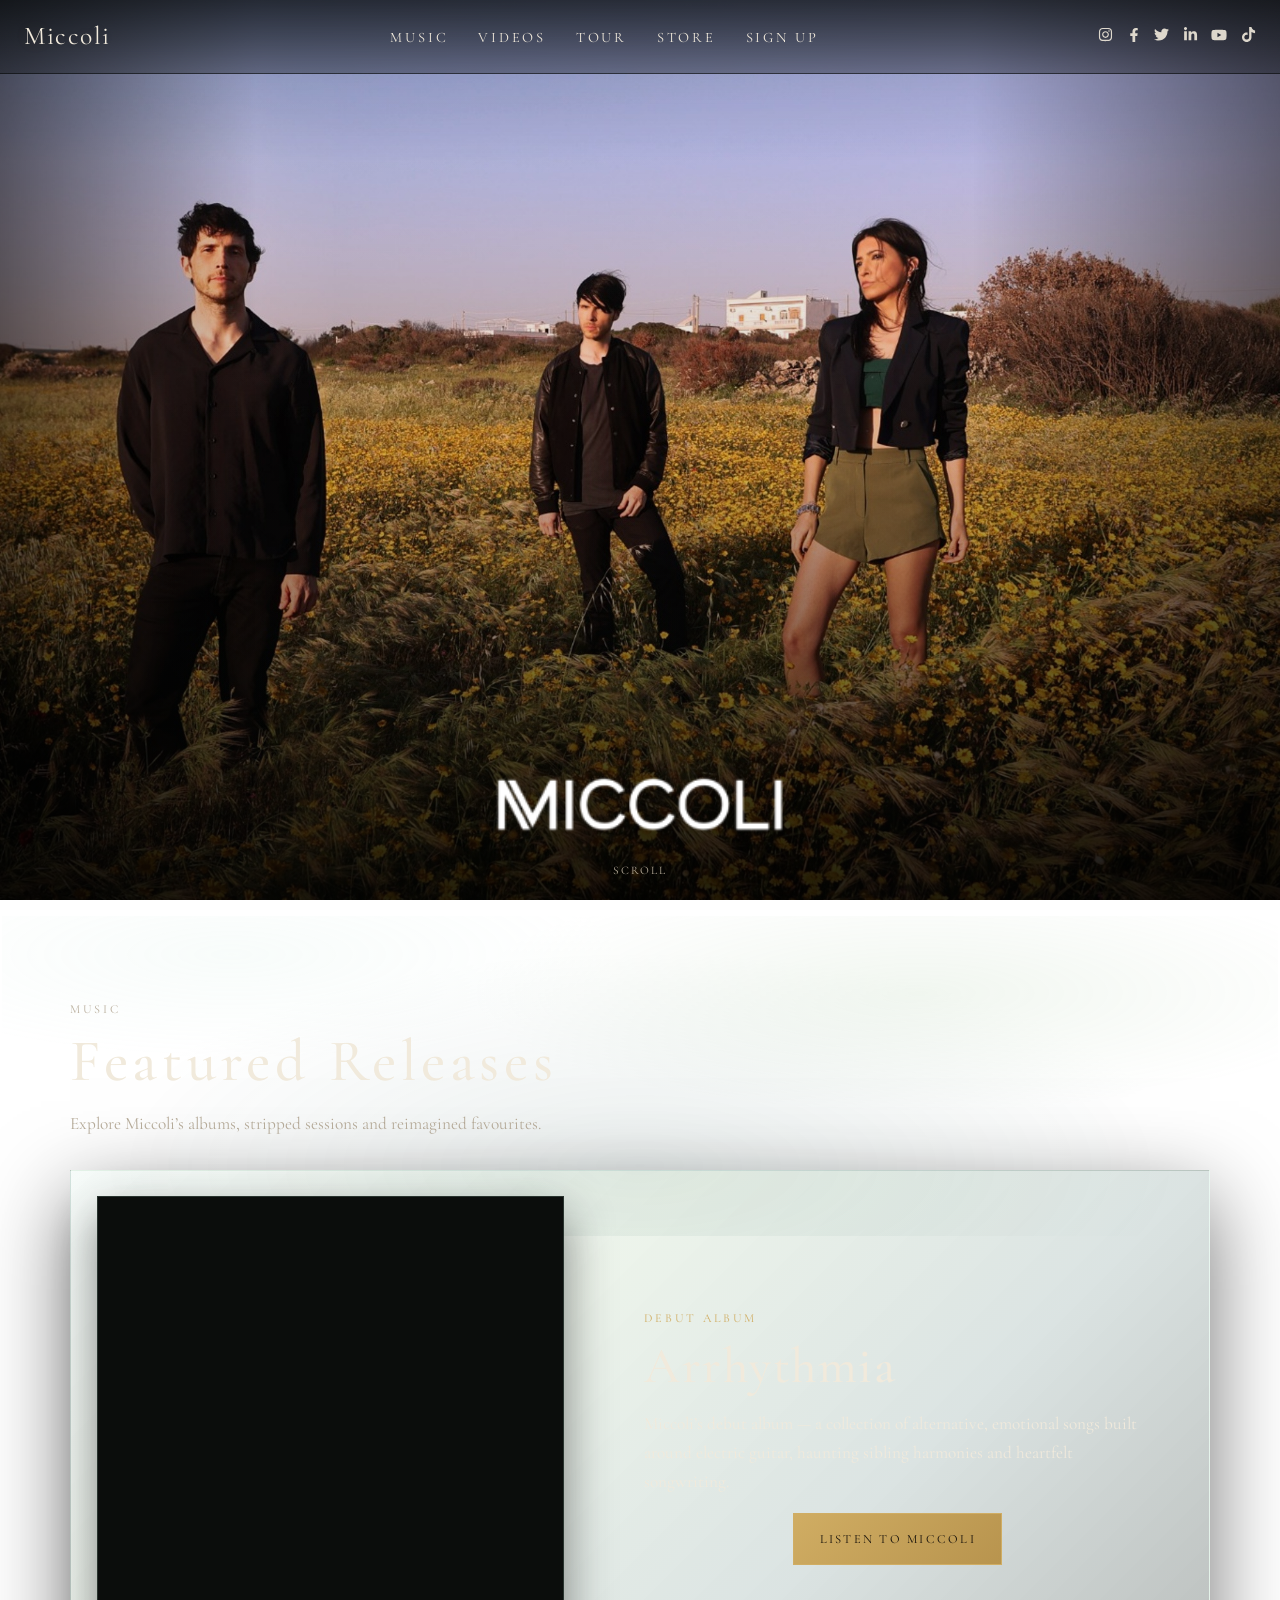
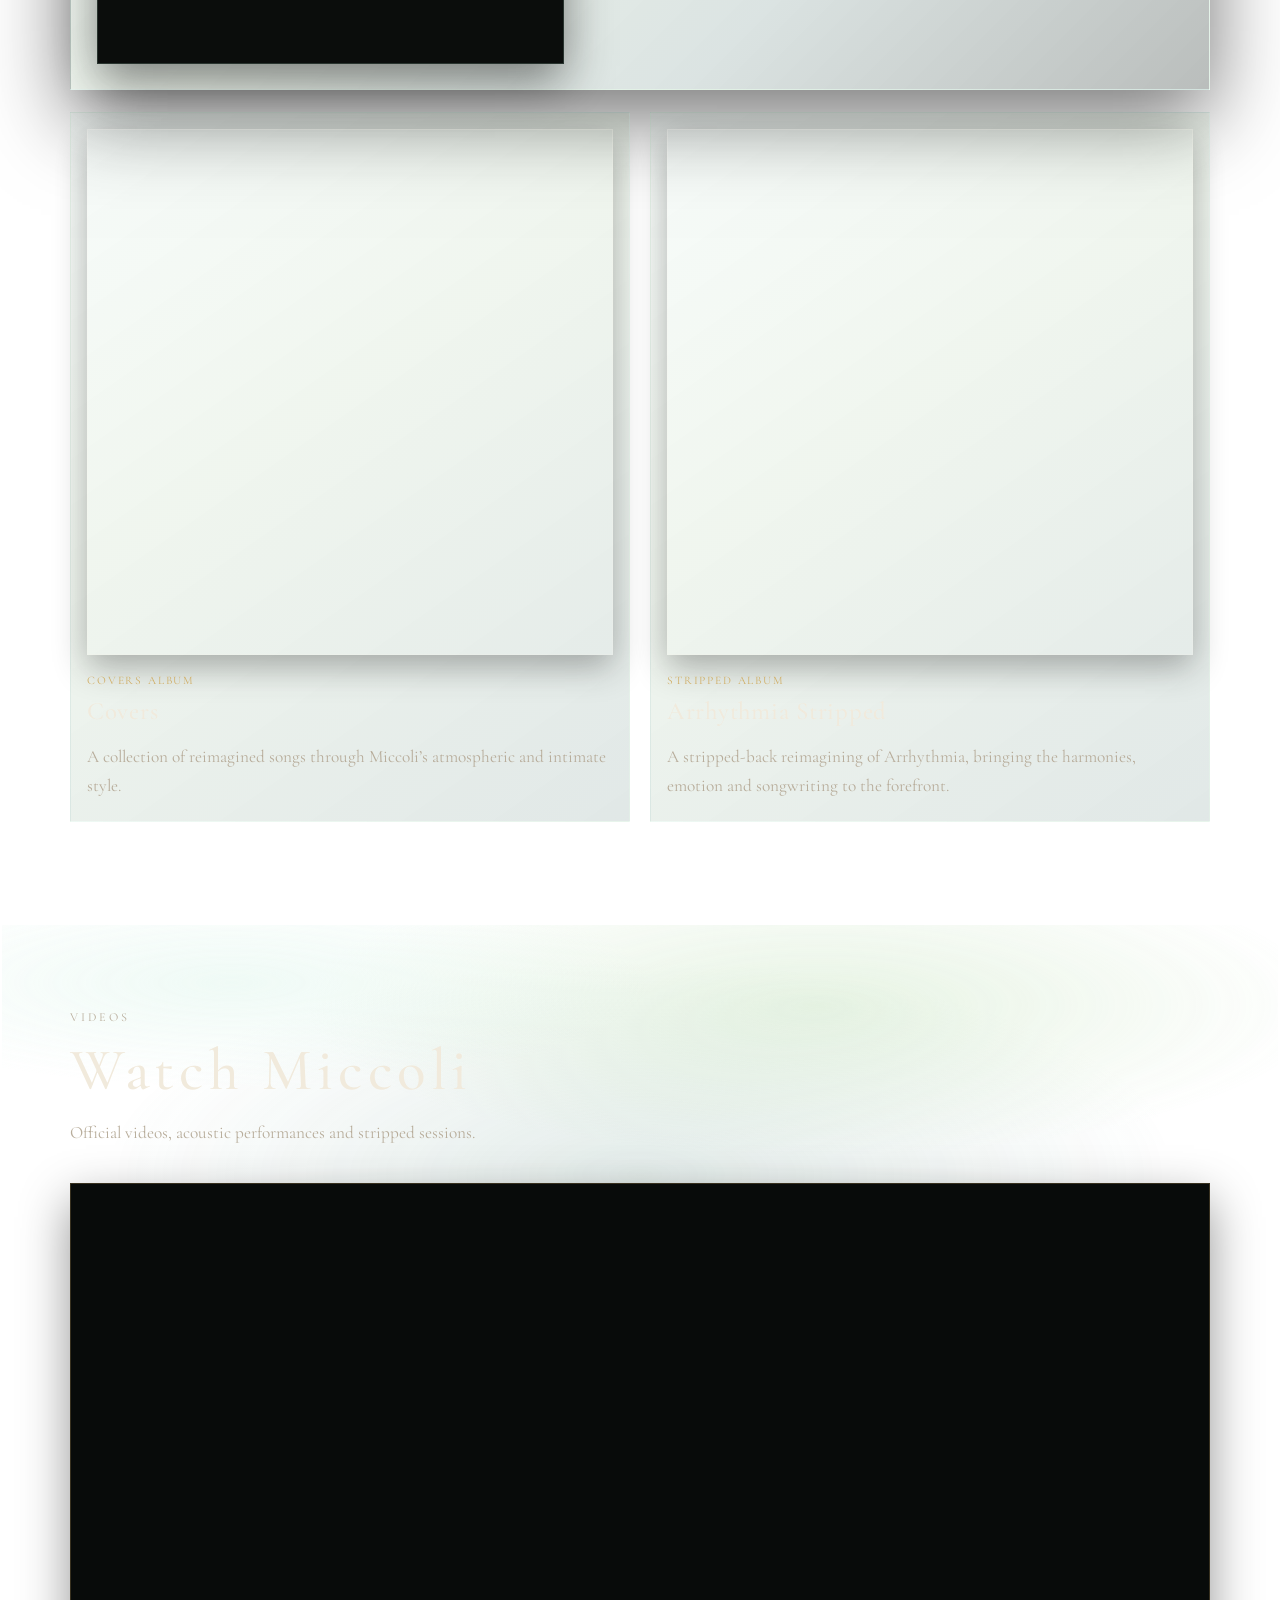
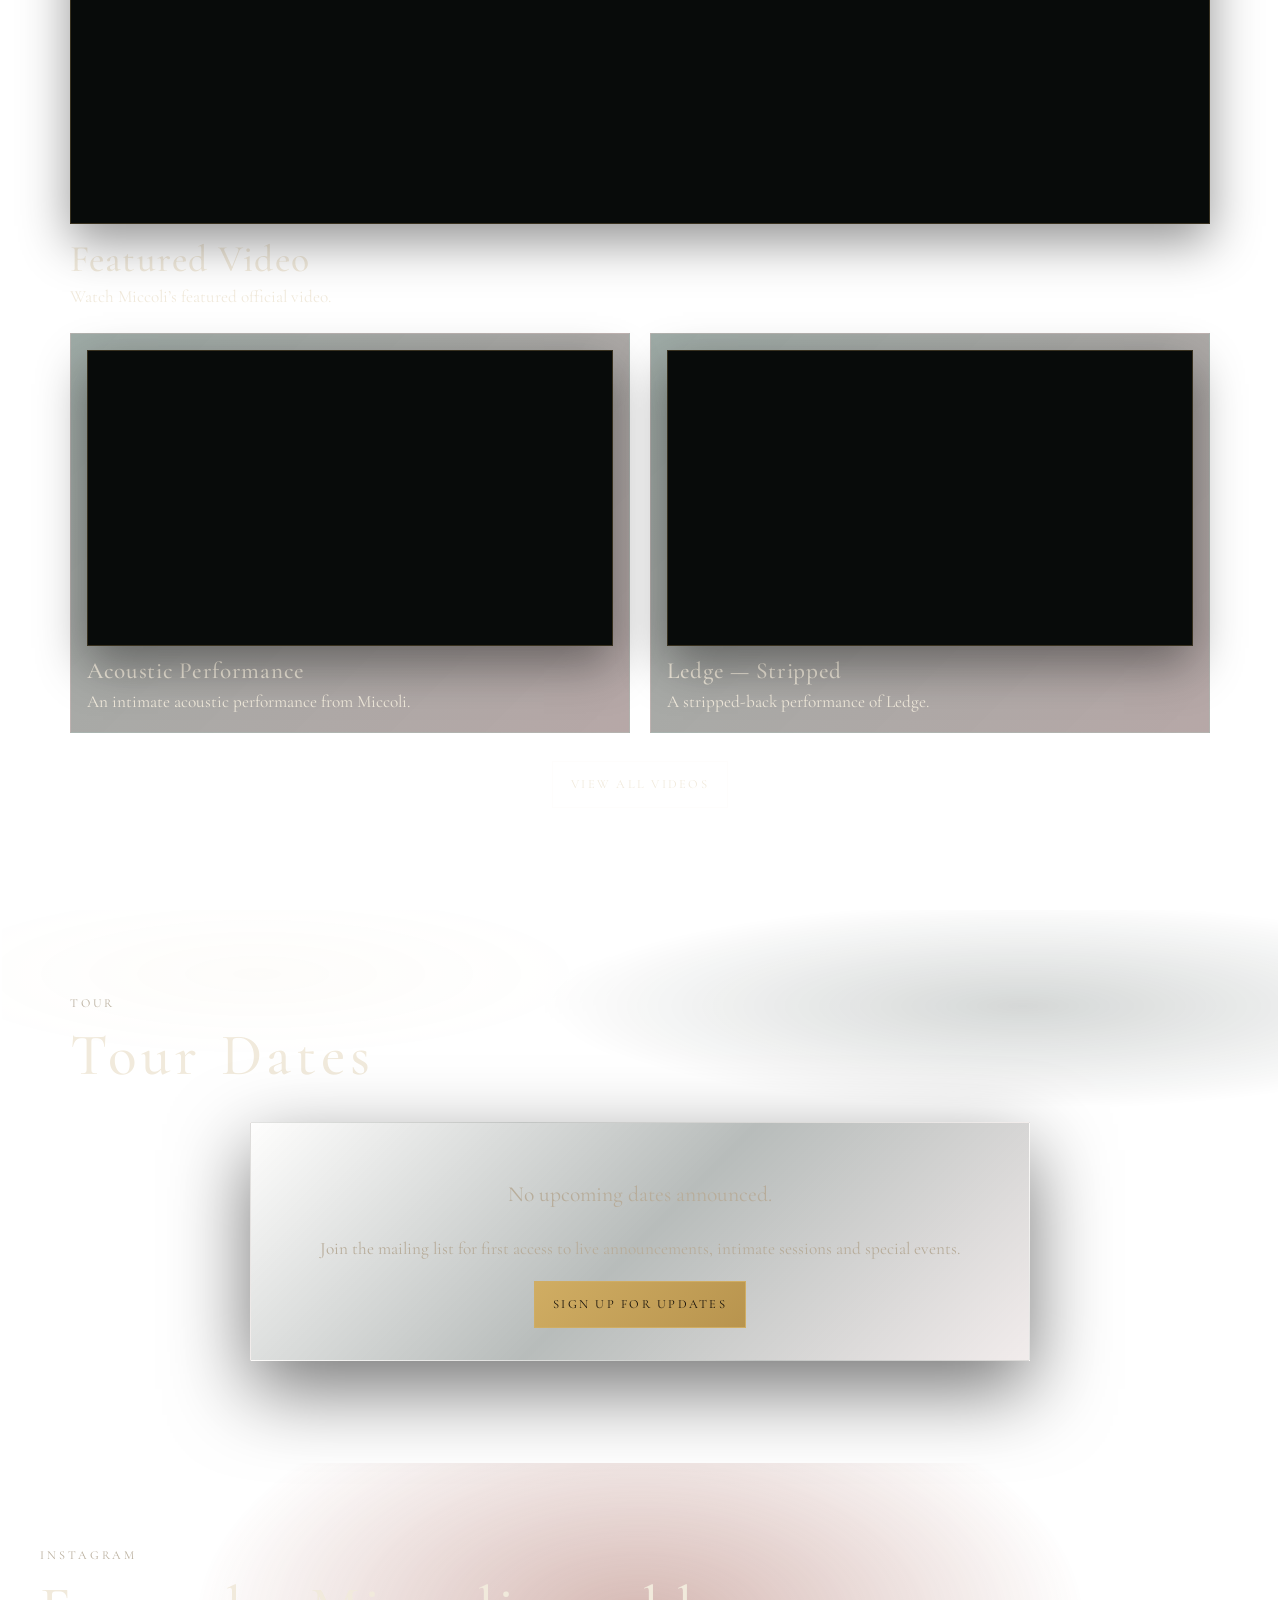
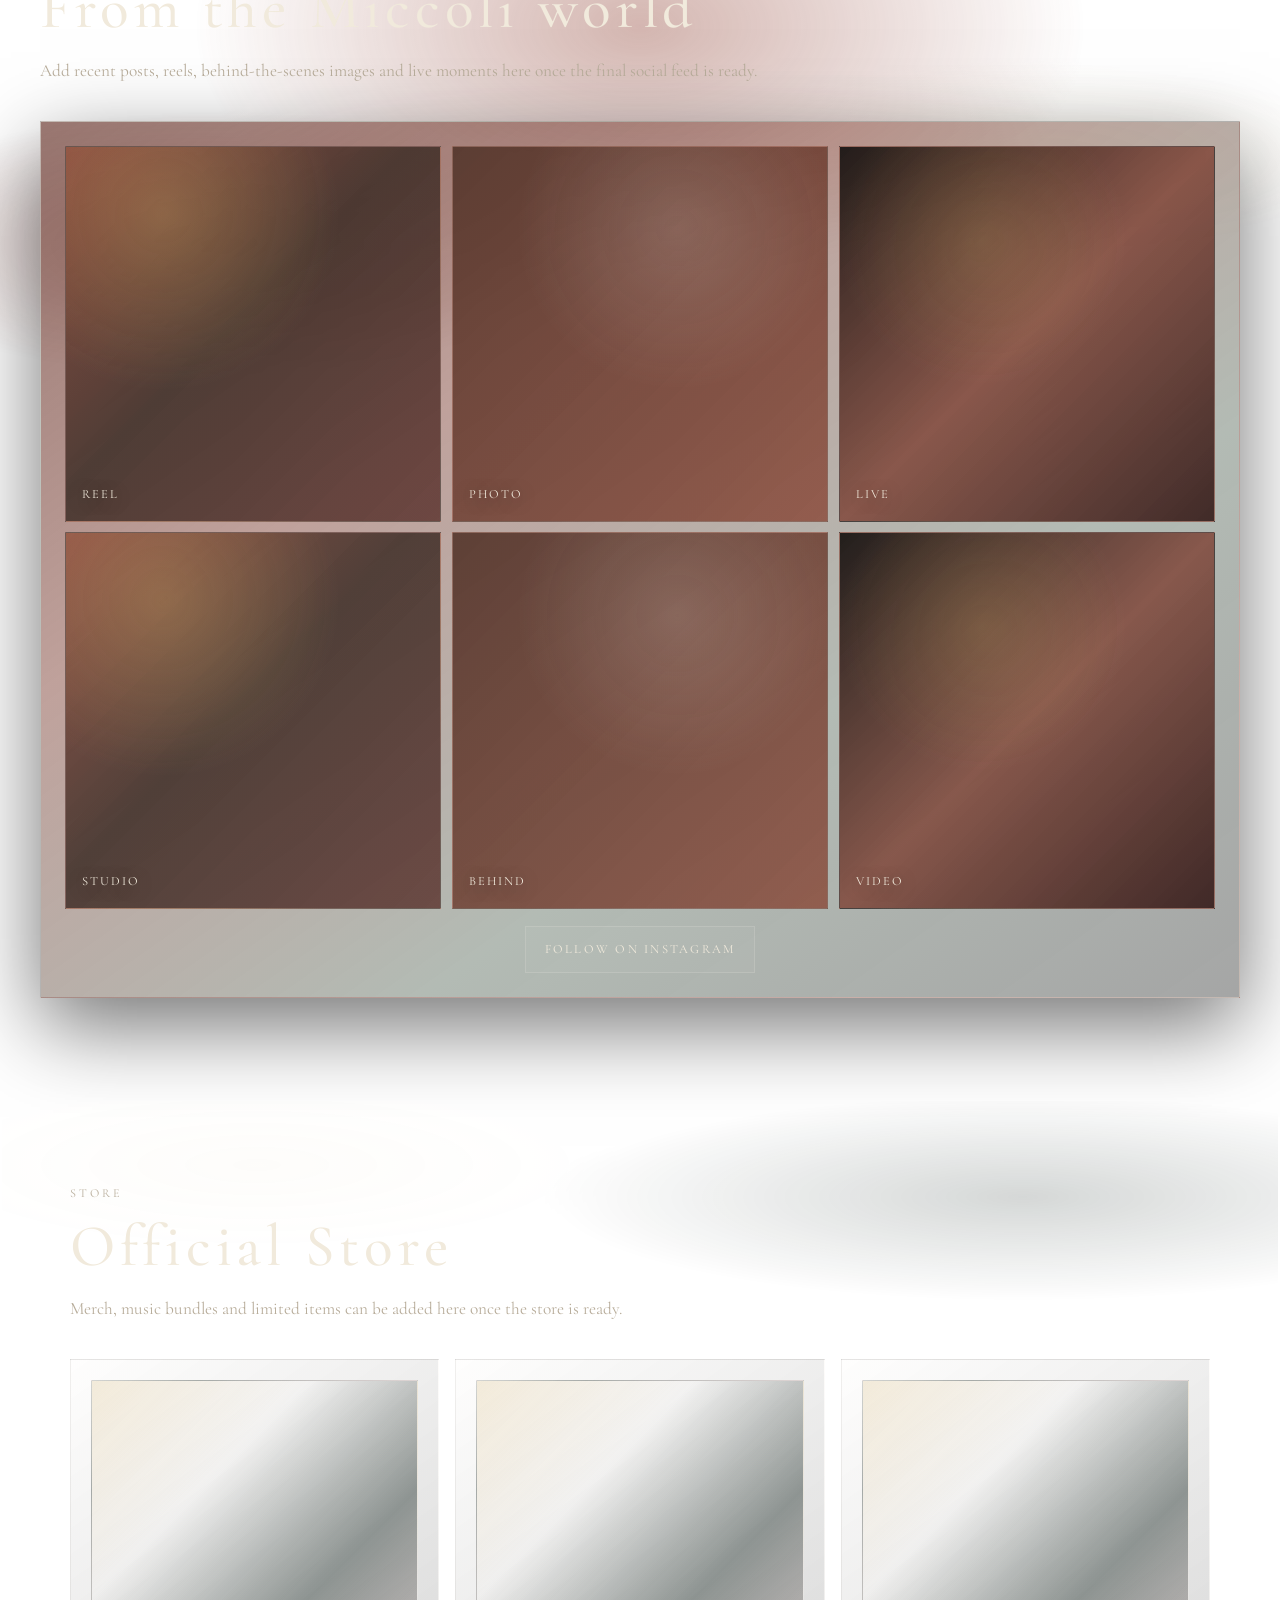
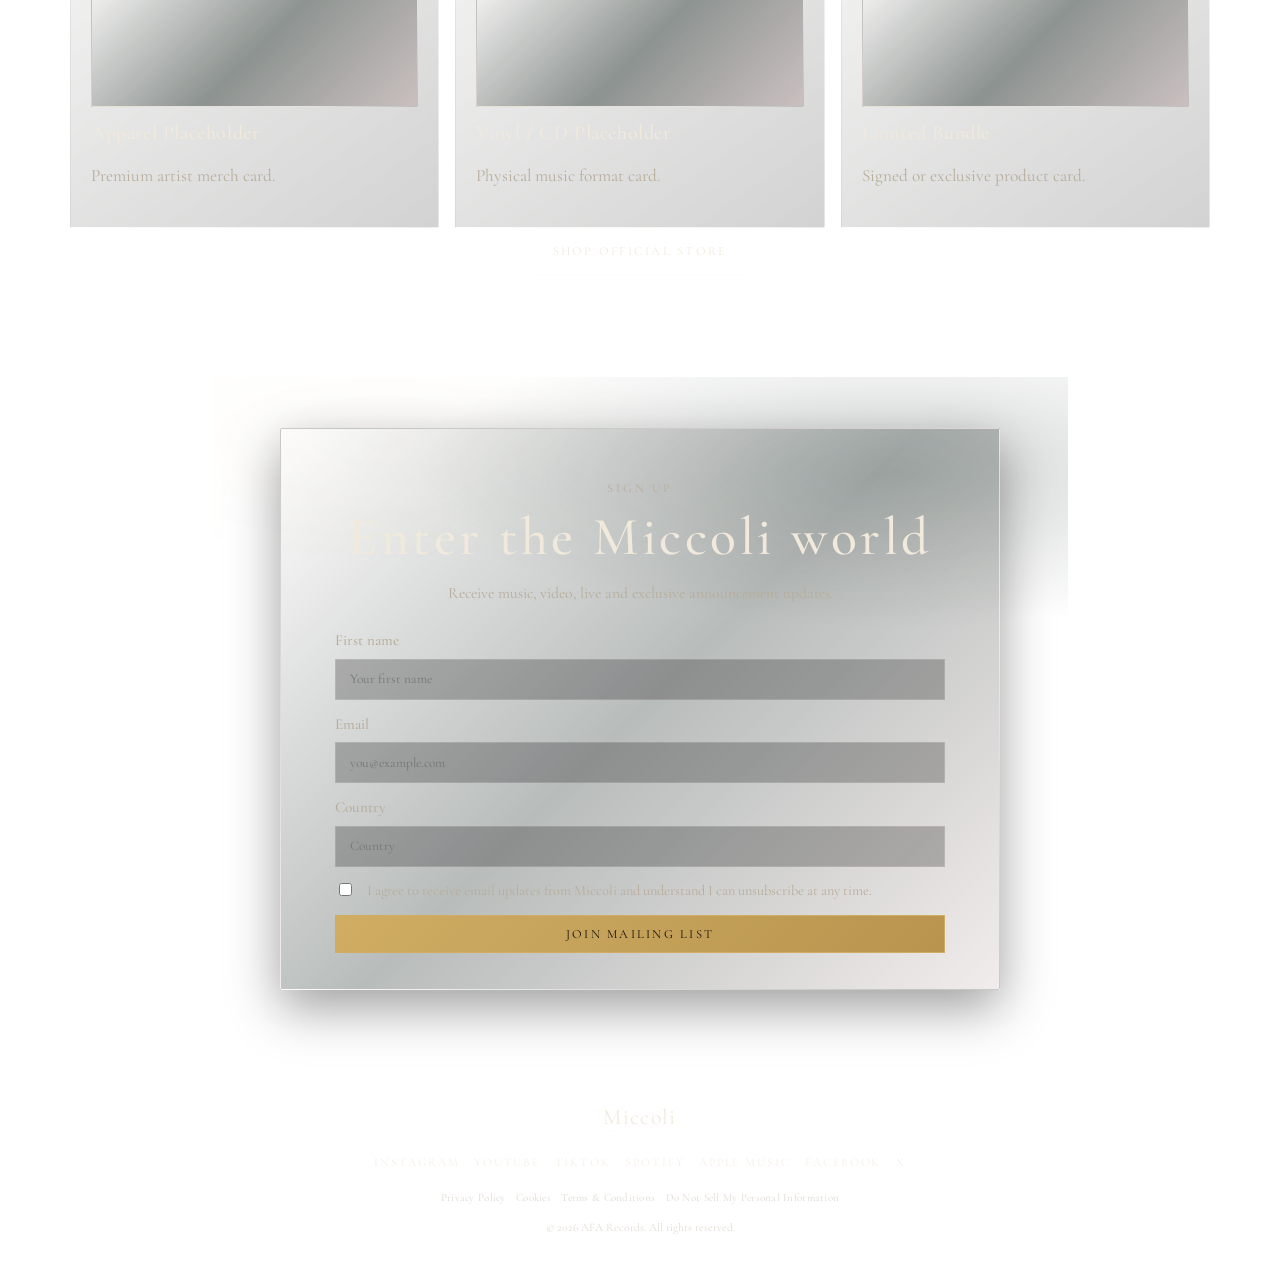
==== commit 41c7a282: "Build real Miccoli video section" ====
--- a/index.html
+++ b/index.html
@@ -11,19 +11,16 @@
   <link rel="stylesheet" href="styles.css?v=143" />
   <link rel="stylesheet" href="newsletter-tweaks.css?v=6" />
   <link rel="stylesheet" href="music-release-layout.css?v=6" />
+  <link rel="stylesheet" href="video-layout.css?v=1" />
 </head>
 <body>
   <a class="skip-link" href="#main">Skip to content</a>
   <header class="site-header" data-header>
     <nav class="nav" aria-label="Primary navigation">
       <a class="brand" href="#top" aria-label="Miccoli home">Miccoli</a>
-      <button class="nav-toggle" type="button" aria-expanded="false" aria-controls="primary-menu" data-nav-toggle>
-        <span class="sr-only">Toggle navigation</span><span></span><span></span><span></span>
-      </button>
+      <button class="nav-toggle" type="button" aria-expanded="false" aria-controls="primary-menu" data-nav-toggle><span class="sr-only">Toggle navigation</span><span></span><span></span><span></span></button>
       <div class="nav-panel" id="primary-menu" data-nav-panel>
-        <ul class="nav-links">
-          <li><a href="#music">Music</a></li><li><a href="#videos">Videos</a></li><li><a href="#live">Tour</a></li><li><a href="#store">Store</a></li><li><a href="#signup">Sign Up</a></li>
-        </ul>
+        <ul class="nav-links"><li><a href="#music">Music</a></li><li><a href="#videos">Videos</a></li><li><a href="#live">Tour</a></li><li><a href="#store">Store</a></li><li><a href="#signup">Sign Up</a></li></ul>
         <div class="social-links" aria-label="Social links">
           <a class="social-icon" href="#" aria-label="Instagram"><svg width="15" height="15" viewBox="0 0 448 512" aria-hidden="true"><path fill="currentColor" d="M224.1 141c-63.6 0-115.1 51.5-115.1 115.1s51.5 115.1 115.1 115.1S339.2 319.7 339.2 256 287.7 141 224.1 141zm0 190.4c-41.6 0-75.3-33.7-75.3-75.3s33.7-75.3 75.3-75.3 75.3 33.7 75.3 75.3-33.8 75.3-75.3 75.3zm146.4-194.3c0 14.9-12 26.9-26.9 26.9-14.9 0-26.9-12-26.9-26.9 0-14.9 12-26.9 26.9-26.9 14.9 0 26.9 12.1 26.9 26.9zm76.1 27.3c-1.7-35.3-9.7-66.6-35.6-92.5s-57.2-33.9-92.5-35.6C283.5 34.3 164.5 34.3 129.4 36c-35.3 1.7-66.6 9.7-92.5 35.6S3 128.8 1.3 164.1c-1.7 35.1-1.7 154.1 0 189.2 1.7 35.3 9.7 66.6 35.6 92.5s57.2 33.9 92.5 35.6c35.1 1.7 154.1 1.7 189.2 0 35.3-1.7 66.6-9.7 92.5-35.6s33.9-57.2 35.6-92.5c1.7-35.1 1.7-154.1 0-189.2zM399 388c-7.7 19.4-22.7 34.4-42.1 42.1-29.1 11.5-98.2 8.9-132.8 8.9s-103.8 2.7-132.8-8.9c-19.4-7.7-34.4-22.7-42.1-42.1-11.5-29.1-8.9-98.2-8.9-132.8s-2.7-103.8 8.9-132.8c7.7-19.4 22.7-34.4 42.1-42.1 29.1-11.5 98.2-8.9 132.8-8.9s103.8-2.7 132.8 8.9c19.4 7.7 34.4 22.7 42.1 42.1 11.5 29.1 8.9 98.2 8.9 132.8s2.7 103.8-8.9 132.8z"/></svg></a>
           <a class="social-icon" href="#" aria-label="Facebook"><svg width="14" height="14" viewBox="0 0 320 512" aria-hidden="true"><path fill="currentColor" d="M279.14 288l14.22-92.66h-88.91V135.1c0-25.35 12.42-50.06 52.24-50.06H297V6.26S260.43 0 225.36 0c-73.22 0-121.08 44.38-121.08 124.72v70.62H22.89V288h81.39v224h100.17V288z"/></svg></a>
@@ -38,7 +35,7 @@
   <main id="main">
     <section class="hero" id="top" aria-labelledby="hero-title"><div class="hero-media" aria-hidden="true"><div class="hero-orb hero-orb-one"></div><div class="hero-orb hero-orb-two"></div></div><div class="hero-content reveal"><p class="eyebrow">Official Website</p><h1 id="hero-title">Miccoli</h1><p class="hero-tagline">Haunting sibling harmonies, heartfelt lyrics and cinematic alternative pop/rock from a British-Italian band.</p><div class="button-row"><a class="btn btn-primary" href="#music">Listen Now</a><a class="btn btn-secondary" href="#videos">Watch Video</a></div></div><a class="scroll-cue" href="#music" aria-label="Scroll to music section">Scroll</a></section>
     <section class="section music-section" id="music" aria-labelledby="music-title"><div class="section-heading reveal"><p class="eyebrow">Music</p><h2 id="music-title">Featured Releases</h2><p>Explore Miccoli’s albums, stripped sessions and reimagined favourites.</p></div><article class="featured-release reveal"><div class="release-art arrhythmia-art" role="img" aria-label="Arrhythmia album cover"></div><div class="release-copy"><p class="eyebrow">Debut Album</p><h3>Arrhythmia</h3><p>Miccoli’s debut album — a collection of alternative, emotional songs built around electric guitar, haunting sibling harmonies and heartfelt songwriting.</p><a class="btn btn-primary" href="https://linktr.ee/miccoliband" target="_blank" rel="noopener noreferrer">Listen to Miccoli</a></div></article><div class="card-grid release-grid"><article class="card release-card reveal"><div class="mini-art covers-art" role="img" aria-label="Covers album cover"></div><p class="release-type">Covers Album</p><h3>Covers</h3><p>A collection of reimagined songs through Miccoli’s atmospheric and intimate style.</p></article><article class="card release-card reveal"><div class="mini-art stripped-art" role="img" aria-label="Arrhythmia Stripped album cover"></div><p class="release-type">Stripped Album</p><h3>Arrhythmia Stripped</h3><p>A stripped-back reimagining of Arrhythmia, bringing the harmonies, emotion and songwriting to the forefront.</p></article></div></section>
-    <section class="section videos-section" id="videos" aria-labelledby="videos-title"><div class="section-heading reveal"><p class="eyebrow">Videos</p><h2 id="videos-title">Watch Miccoli</h2><p>Embed official YouTube videos by replacing the placeholder URLs in this section.</p></div><div class="video-grid"><article class="video-card reveal"><div class="video-placeholder">YouTube Embed Placeholder</div><h3>Official Video</h3></article><article class="video-card reveal"><div class="video-placeholder">Live Session Placeholder</div><h3>Live Performance</h3></article><article class="video-card reveal"><div class="video-placeholder">Behind The Song Placeholder</div><h3>Behind The Song</h3></article></div><div class="center reveal"><a class="btn btn-secondary" href="#">View All Videos</a></div></section>
+    <section class="section videos-section" id="videos" aria-labelledby="videos-title"><div class="section-heading reveal"><p class="eyebrow">Videos</p><h2 id="videos-title">Watch Miccoli</h2><p>Official videos, acoustic performances and stripped sessions.</p></div><article class="video-feature reveal"><div class="video-frame"><iframe src="https://www.youtube.com/embed/rXIhuvJDR60" title="Miccoli featured video" loading="lazy" allow="accelerometer; autoplay; clipboard-write; encrypted-media; gyroscope; picture-in-picture; web-share" allowfullscreen></iframe></div><h3>Featured Video</h3><p>Watch Miccoli’s featured official video.</p></article><div class="video-grid video-grid-real"><article class="video-card-real reveal"><div class="video-frame"><iframe src="https://www.youtube.com/embed/eQiu5TBufaY" title="Miccoli acoustic performance" loading="lazy" allow="accelerometer; autoplay; clipboard-write; encrypted-media; gyroscope; picture-in-picture; web-share" allowfullscreen></iframe></div><h3>Acoustic Performance</h3><p>An intimate acoustic performance from Miccoli.</p></article><article class="video-card-real reveal"><div class="video-frame"><iframe src="https://www.youtube.com/embed/mT4D63iBF_0" title="Miccoli Ledge stripped" loading="lazy" allow="accelerometer; autoplay; clipboard-write; encrypted-media; gyroscope; picture-in-picture; web-share" allowfullscreen></iframe></div><h3>Ledge — Stripped</h3><p>A stripped-back performance of Ledge.</p></article></div><div class="center reveal"><a class="btn btn-secondary" href="https://www.youtube.com/@miccoliband" target="_blank" rel="noopener noreferrer">View All Videos</a></div></section>
     <section class="section split-section" id="live" aria-labelledby="live-title"><div class="section-heading reveal"><p class="eyebrow">Tour</p><h2 id="live-title">Tour Dates</h2></div><div class="tour-panel reveal"><p class="tour-status">No upcoming dates announced.</p><p>Join the mailing list for first access to live announcements, intimate sessions and special events.</p><a class="btn btn-primary" href="#signup">Sign Up for Updates</a></div></section>
     <section class="section instagram-section" id="instagram" aria-labelledby="instagram-title"><div class="section-heading reveal"><p class="eyebrow">Instagram</p><h2 id="instagram-title">From the Miccoli world</h2><p>Add recent posts, reels, behind-the-scenes images and live moments here once the final social feed is ready.</p></div><div class="instagram-frame reveal"><div class="instagram-grid"><a class="instagram-tile" href="#"><span>Reel</span></a><a class="instagram-tile" href="#"><span>Photo</span></a><a class="instagram-tile" href="#"><span>Live</span></a><a class="instagram-tile" href="#"><span>Studio</span></a><a class="instagram-tile" href="#"><span>Behind</span></a><a class="instagram-tile" href="#"><span>Video</span></a></div><div class="center instagram-cta"><a class="btn btn-secondary" href="#">Follow on Instagram</a></div></div></section>
     <section class="section store-section" id="store" aria-labelledby="store-title"><div class="section-heading reveal"><p class="eyebrow">Store</p><h2 id="store-title">Official Store</h2><p>Merch, music bundles and limited items can be added here once the store is ready.</p></div><div class="card-grid"><article class="product-card reveal"><div></div><h3>Apparel Placeholder</h3><p>Premium artist merch card.</p></article><article class="product-card reveal"><div></div><h3>Vinyl / CD Placeholder</h3><p>Physical music format card.</p></article><article class="product-card reveal"><div></div><h3>Limited Bundle</h3><p>Signed or exclusive product card.</p></article></div><div class="center reveal"><a class="btn btn-secondary" href="#">Shop Official Store</a></div></section>
--- a/video-layout.css
+++ b/video-layout.css
@@ -0,0 +1,13 @@
+/* Miccoli video section */
+.videos-section .section-heading > p:last-child { max-width: 650px; }
+.video-feature { margin-top: 1.5rem; }
+.video-frame { position: relative; width: 100%; aspect-ratio: 16 / 9; overflow: hidden; border: 1px solid rgba(208,173,99,.24); box-shadow: 0 18px 46px rgba(0,0,0,.42); background: #080b0a; }
+.video-frame iframe { position: absolute; inset: 0; width: 100%; height: 100%; border: 0; }
+.video-feature h3 { margin: 1rem 0 .25rem; font-size: clamp(1.7rem,3vw,2.35rem); }
+.video-feature p { margin: 0; }
+.video-grid.video-grid-real { display: grid; grid-template-columns: repeat(2,minmax(0,1fr)); gap: 1.25rem; margin-top: 1.35rem; }
+.video-card-real { padding: 1rem; border: 1px solid rgba(246,240,232,.12); background: linear-gradient(135deg,rgba(25,55,44,.42),rgba(64,25,23,.38)); }
+.video-card-real h3 { margin: .9rem 0 .2rem; font-size: 1.45rem; }
+.video-card-real p { margin: 0; }
+.videos-section .center { margin-top: 1.75rem; }
+@media (max-width:760px){ .video-grid.video-grid-real { grid-template-columns:1fr; } }
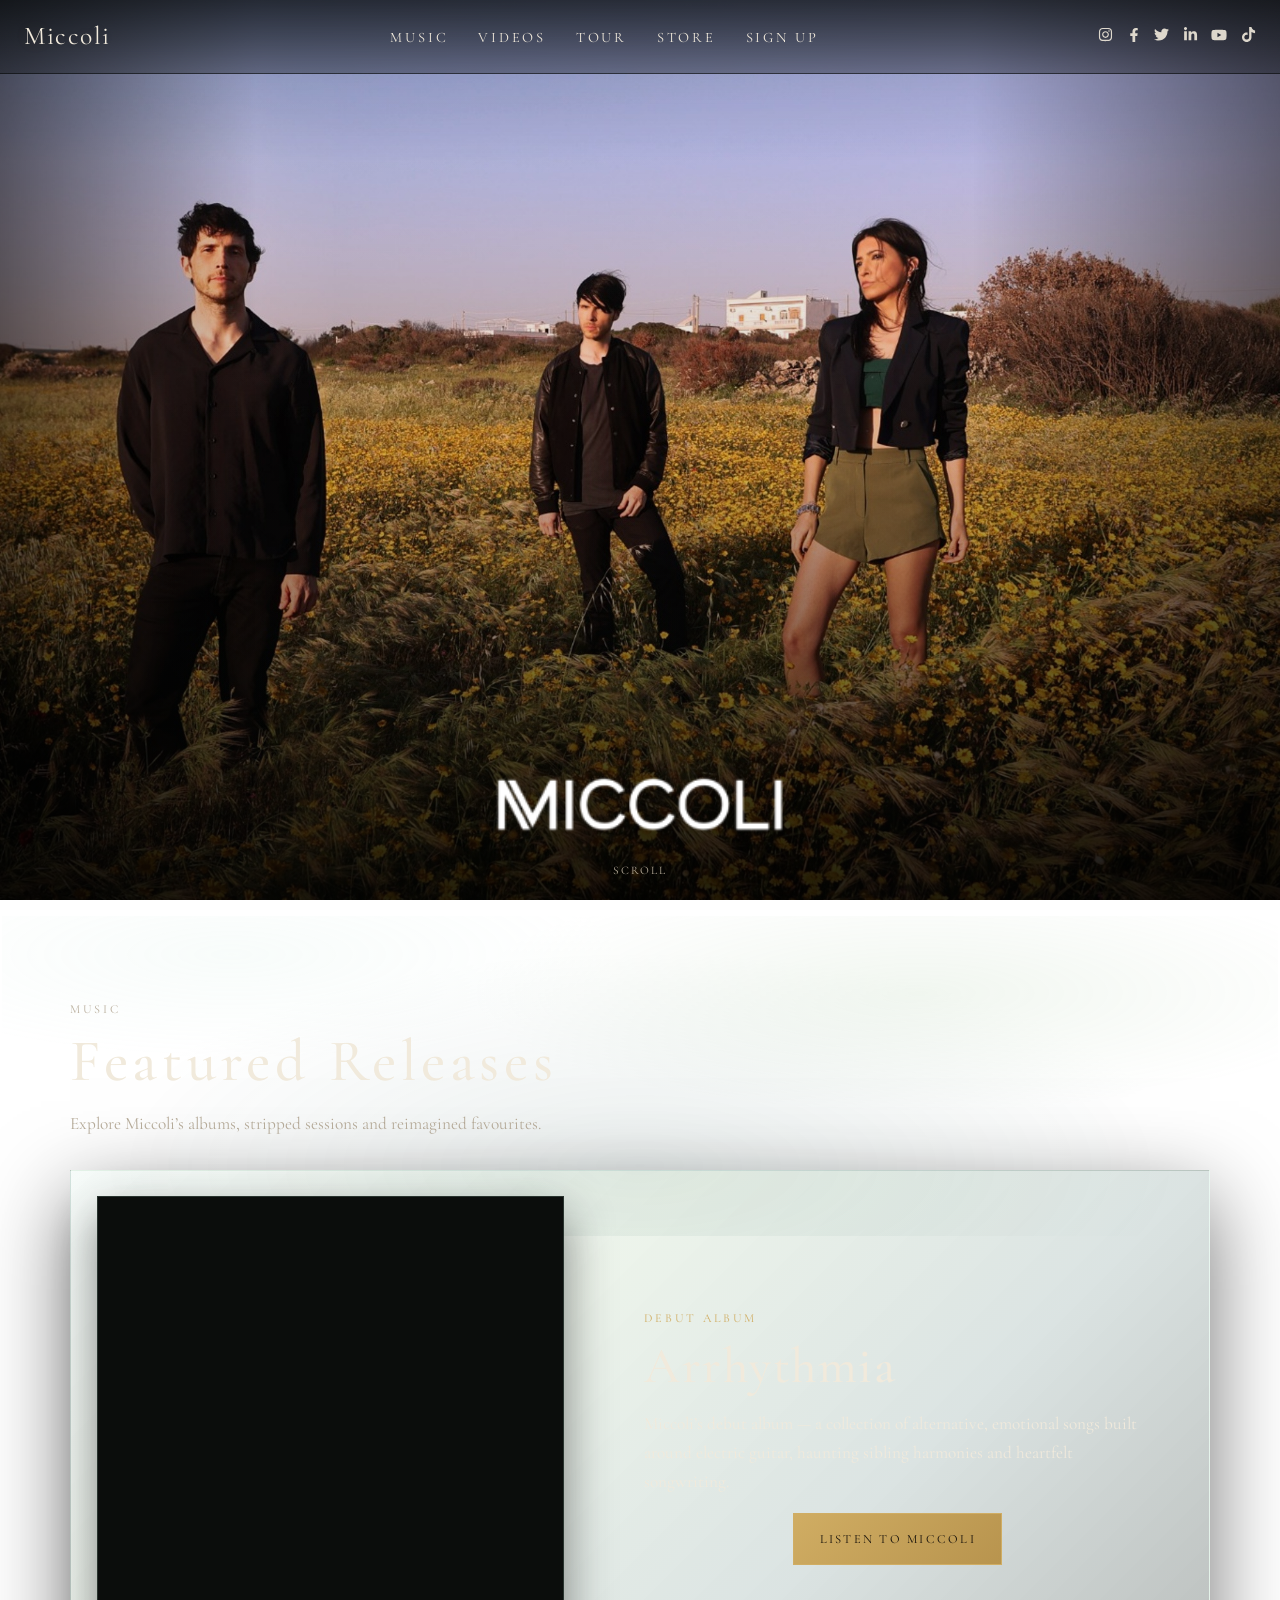
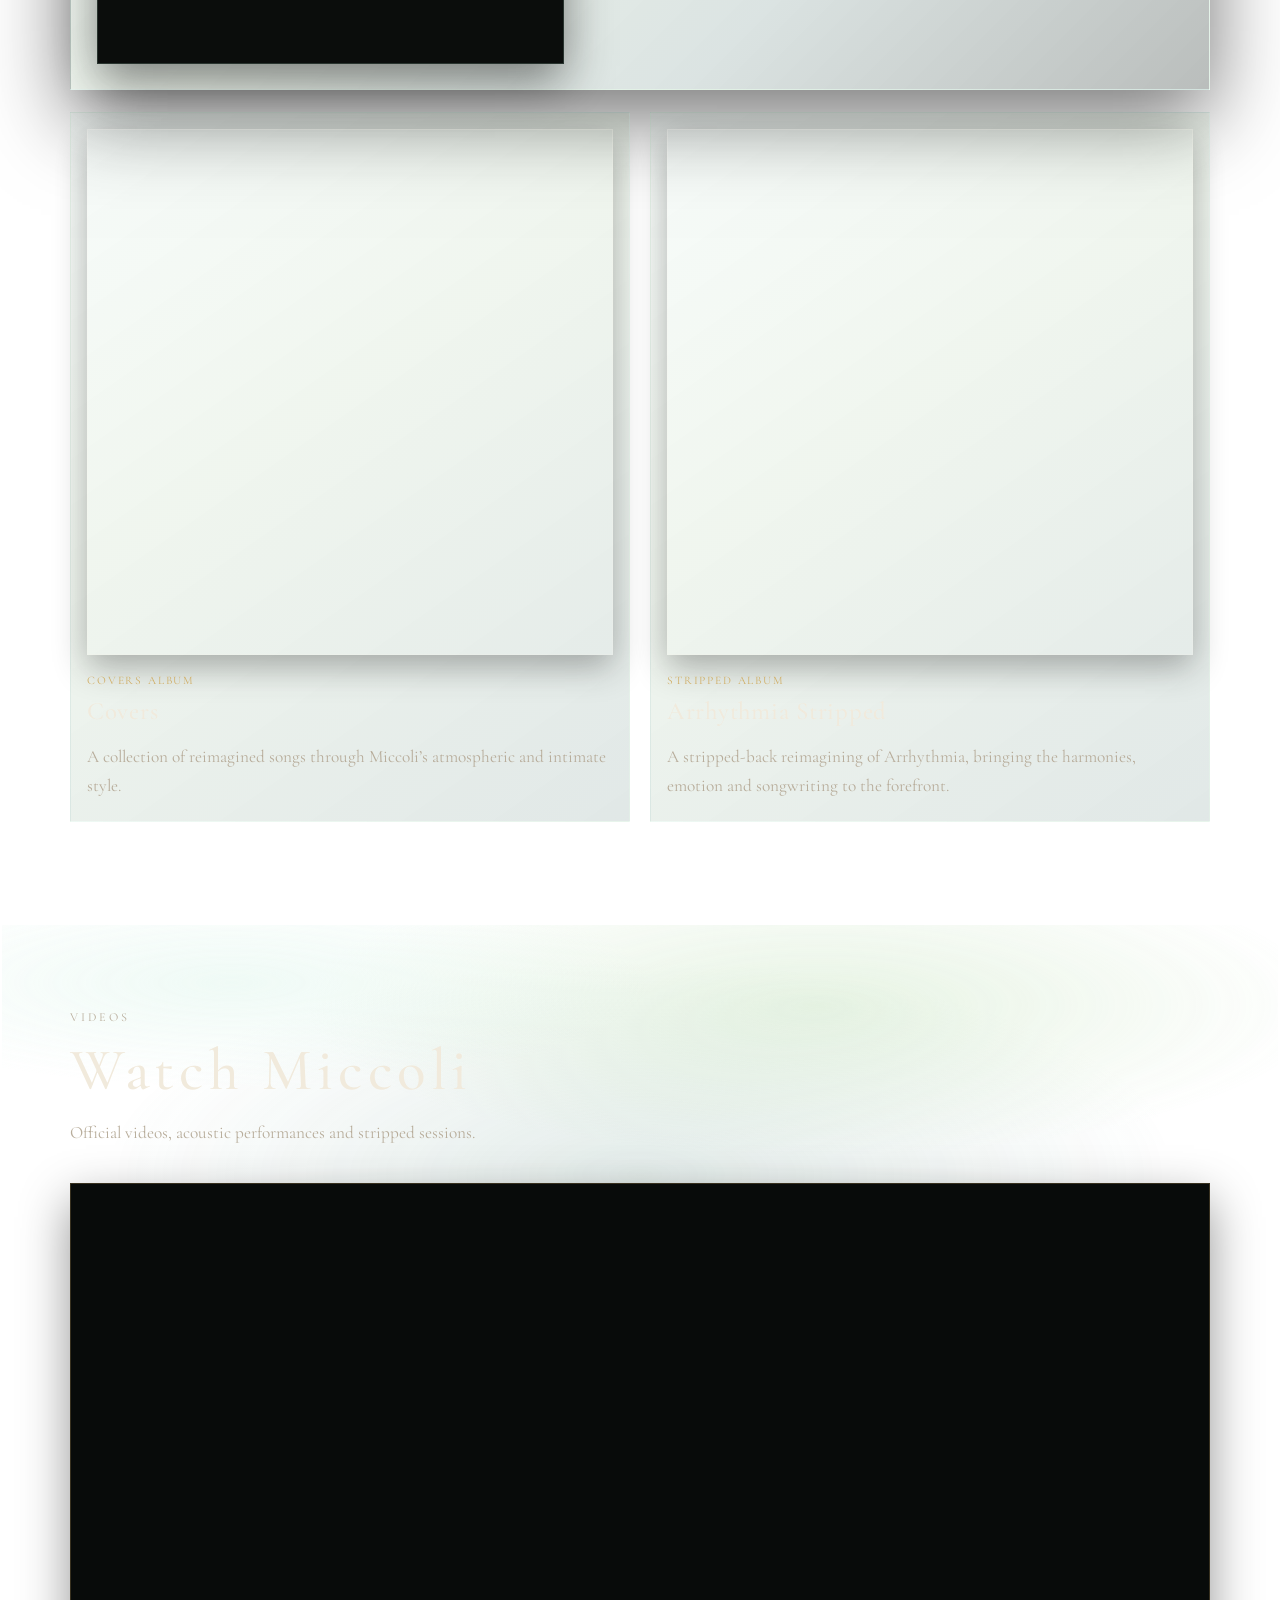
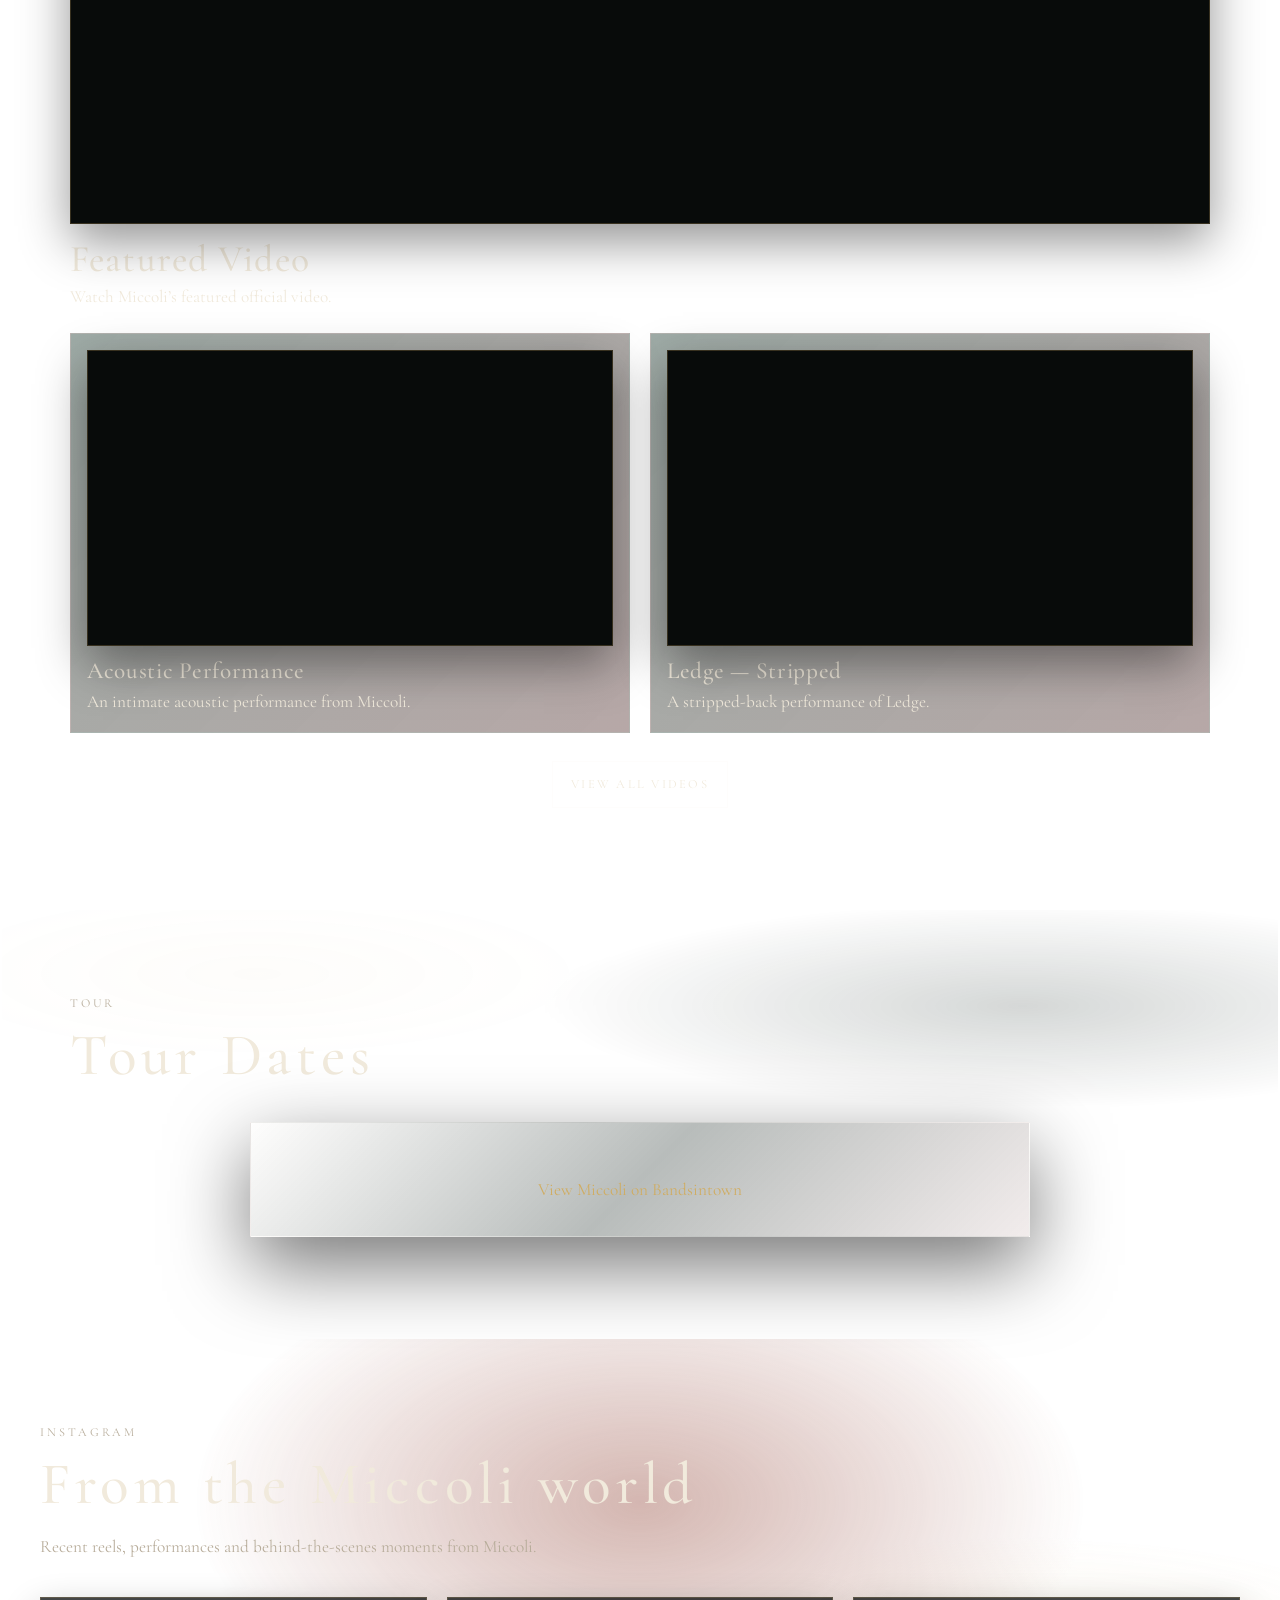
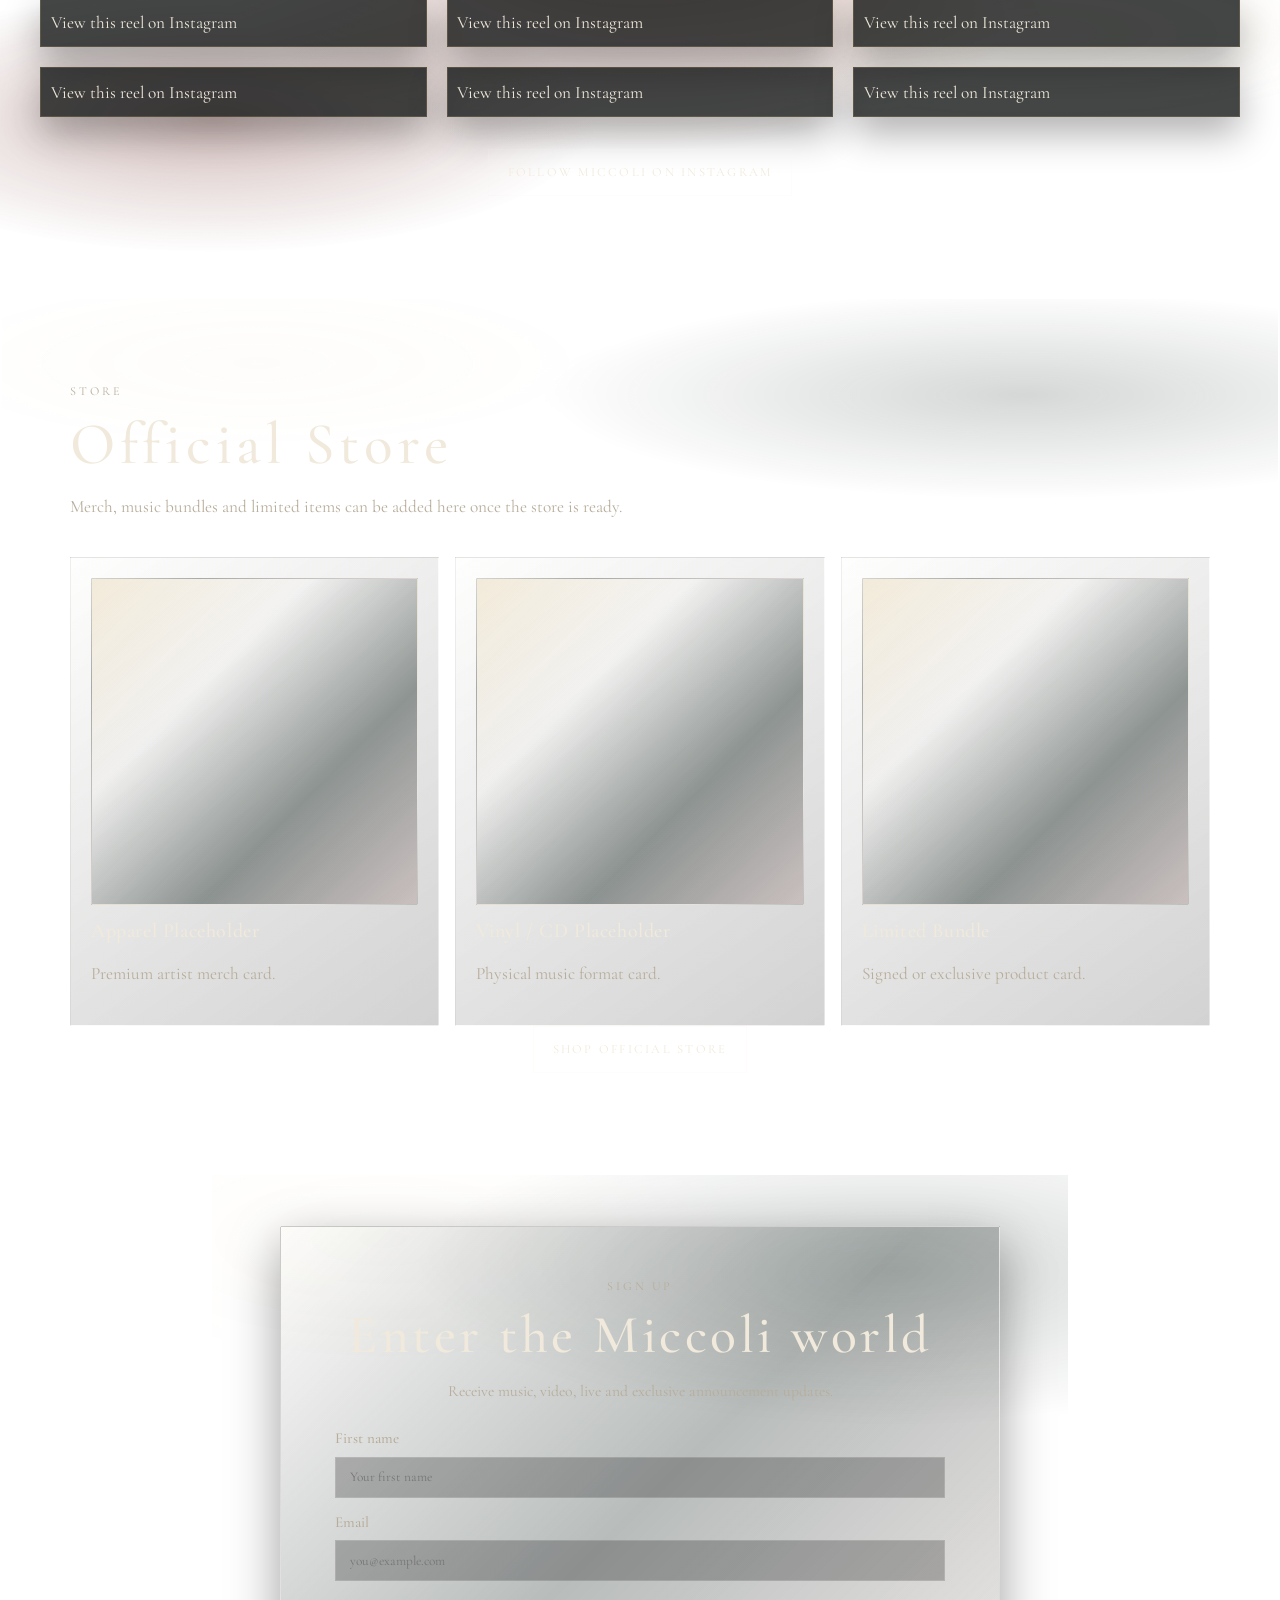
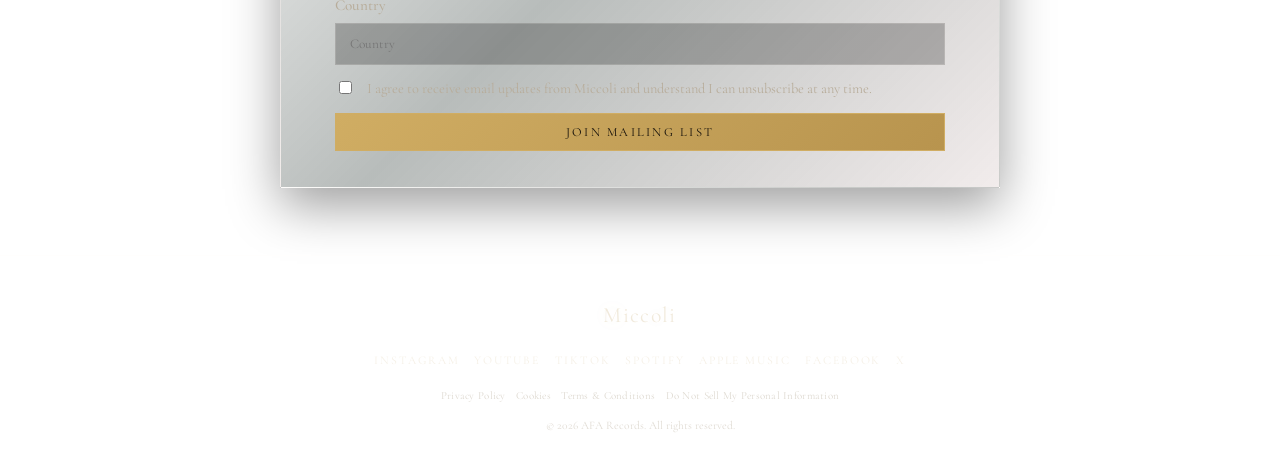
==== commit 3bec4c7f: "Refresh Instagram embed script" ====
--- a/index.html
+++ b/index.html
@@ -35,13 +35,13 @@
   <main id="main">
     <section class="hero" id="top" aria-labelledby="hero-title"><div class="hero-media" aria-hidden="true"><div class="hero-orb hero-orb-one"></div><div class="hero-orb hero-orb-two"></div></div><div class="hero-content reveal"><p class="eyebrow">Official Website</p><h1 id="hero-title">Miccoli</h1><p class="hero-tagline">Haunting sibling harmonies, heartfelt lyrics and cinematic alternative pop/rock from a British-Italian band.</p><div class="button-row"><a class="btn btn-primary" href="#music">Listen Now</a><a class="btn btn-secondary" href="#videos">Watch Video</a></div></div><a class="scroll-cue" href="#music" aria-label="Scroll to music section">Scroll</a></section>
     <section class="section music-section" id="music" aria-labelledby="music-title"><div class="section-heading reveal"><p class="eyebrow">Music</p><h2 id="music-title">Featured Releases</h2><p>Explore Miccoli’s albums, stripped sessions and reimagined favourites.</p></div><article class="featured-release reveal"><div class="release-art arrhythmia-art" role="img" aria-label="Arrhythmia album cover"></div><div class="release-copy"><p class="eyebrow">Debut Album</p><h3>Arrhythmia</h3><p>Miccoli’s debut album — a collection of alternative, emotional songs built around electric guitar, haunting sibling harmonies and heartfelt songwriting.</p><a class="btn btn-primary" href="https://linktr.ee/miccoliband" target="_blank" rel="noopener noreferrer">Listen to Miccoli</a></div></article><div class="card-grid release-grid"><article class="card release-card reveal"><div class="mini-art covers-art" role="img" aria-label="Covers album cover"></div><p class="release-type">Covers Album</p><h3>Covers</h3><p>A collection of reimagined songs through Miccoli’s atmospheric and intimate style.</p></article><article class="card release-card reveal"><div class="mini-art stripped-art" role="img" aria-label="Arrhythmia Stripped album cover"></div><p class="release-type">Stripped Album</p><h3>Arrhythmia Stripped</h3><p>A stripped-back reimagining of Arrhythmia, bringing the harmonies, emotion and songwriting to the forefront.</p></article></div></section>
-    <section class="section videos-section" id="videos" aria-labelledby="videos-title"><div class="section-heading reveal"><p class="eyebrow">Videos</p><h2 id="videos-title">Watch Miccoli</h2><p>Official videos, acoustic performances and stripped sessions.</p></div><article class="video-feature reveal"><div class="video-frame"><iframe src="https://www.youtube.com/embed/rXIhuvJDR60" title="Miccoli featured video" loading="lazy" allow="accelerometer; autoplay; clipboard-write; encrypted-media; gyroscope; picture-in-picture; web-share" allowfullscreen></iframe></div><h3>Featured Video</h3><p>Watch Miccoli’s featured official video.</p></article><div class="video-grid video-grid-real"><article class="video-card-real reveal"><div class="video-frame"><iframe src="https://www.youtube.com/embed/eQiu5TBufaY" title="Miccoli acoustic performance" loading="lazy" allow="accelerometer; autoplay; clipboard-write; encrypted-media; gyroscope; picture-in-picture; web-share" allowfullscreen></iframe></div><h3>Acoustic Performance</h3><p>An intimate acoustic performance from Miccoli.</p></article><article class="video-card-real reveal"><div class="video-frame"><iframe src="https://www.youtube.com/embed/mT4D63iBF_0" title="Miccoli Ledge stripped" loading="lazy" allow="accelerometer; autoplay; clipboard-write; encrypted-media; gyroscope; picture-in-picture; web-share" allowfullscreen></iframe></div><h3>Ledge — Stripped</h3><p>A stripped-back performance of Ledge.</p></article></div><div class="center reveal"><a class="btn btn-secondary" href="https://www.youtube.com/@miccoliband" target="_blank" rel="noopener noreferrer">View All Videos</a></div></section>
+    <section class="section videos-section" id="videos" aria-labelledby="videos-title"><div class="section-heading reveal"><p class="eyebrow">Videos</p><h2 id="videos-title">Watch Miccoli</h2><p>Official videos, acoustic performances and stripped sessions.</p></div><article class="video-feature reveal"><div class="video-frame"><iframe src="https://www.youtube.com/embed/rXIhuvJDR60" title="Miccoli featured video" loading="lazy" allow="accelerometer; autoplay; clipboard-write; encrypted-media; gyroscope; picture-in-picture; web-share" allowfullscreen></iframe></div><h3>Featured Video</h3><p>Watch Miccoli’s featured official video.</p></article><div class="video-grid video-grid-real"><article class="video-card-real reveal"><div class="video-frame"><iframe src="https://www.youtube.com/embed/eQiu5TBufaY" title="Miccoli acoustic performance" loading="lazy" allow="accelerometer; autoplay; clipboard-write; encrypted-media; gyroscope; picture-in-picture; web-share" allowfullscreen></iframe></div><h3>Acoustic Performance</h3><p>An intimate acoustic performance from Miccoli.</p></article><article class="video-card-real reveal"><div class="video-frame"><iframe src="https://www.youtube.com/embed/mT4D63iBF_0" title="Miccoli Ledge stripped" loading="lazy" allow="accelerometer; autoplay; clipboard-write; encrypted-media; gyroscope; picture-in-picture; web-share" allowfullscreen></iframe></div><h3>Ledge — Stripped</h3><p>A stripped-back performance of Ledge.</p></article></div><div class="center reveal"><a class="btn btn-secondary" href="https://www.youtube.com/@MiccoliOfficial" target="_blank" rel="noopener noreferrer">View All Videos</a></div></section>
     <section class="section split-section" id="live" aria-labelledby="live-title"><div class="section-heading reveal"><p class="eyebrow">Tour</p><h2 id="live-title">Tour Dates</h2></div><div class="tour-panel reveal"><p class="tour-status">No upcoming dates announced.</p><p>Join the mailing list for first access to live announcements, intimate sessions and special events.</p><a class="btn btn-primary" href="#signup">Sign Up for Updates</a></div></section>
     <section class="section instagram-section" id="instagram" aria-labelledby="instagram-title"><div class="section-heading reveal"><p class="eyebrow">Instagram</p><h2 id="instagram-title">From the Miccoli world</h2><p>Add recent posts, reels, behind-the-scenes images and live moments here once the final social feed is ready.</p></div><div class="instagram-frame reveal"><div class="instagram-grid"><a class="instagram-tile" href="#"><span>Reel</span></a><a class="instagram-tile" href="#"><span>Photo</span></a><a class="instagram-tile" href="#"><span>Live</span></a><a class="instagram-tile" href="#"><span>Studio</span></a><a class="instagram-tile" href="#"><span>Behind</span></a><a class="instagram-tile" href="#"><span>Video</span></a></div><div class="center instagram-cta"><a class="btn btn-secondary" href="#">Follow on Instagram</a></div></div></section>
     <section class="section store-section" id="store" aria-labelledby="store-title"><div class="section-heading reveal"><p class="eyebrow">Store</p><h2 id="store-title">Official Store</h2><p>Merch, music bundles and limited items can be added here once the store is ready.</p></div><div class="card-grid"><article class="product-card reveal"><div></div><h3>Apparel Placeholder</h3><p>Premium artist merch card.</p></article><article class="product-card reveal"><div></div><h3>Vinyl / CD Placeholder</h3><p>Physical music format card.</p></article><article class="product-card reveal"><div></div><h3>Limited Bundle</h3><p>Signed or exclusive product card.</p></article></div><div class="center reveal"><a class="btn btn-secondary" href="#">Shop Official Store</a></div></section>
     <section class="section newsletter-section" id="signup" aria-labelledby="signup-title"><div class="newsletter-card reveal"><p class="eyebrow">Sign Up</p><h2 id="signup-title">Enter the Miccoli world</h2><p>Receive music, video, live and exclusive announcement updates.</p><form class="signup-form" action="#" method="post"><label>First name <input type="text" name="first-name" autocomplete="given-name" placeholder="Your first name" /></label><label>Email <input type="email" name="email" autocomplete="email" placeholder="you@example.com" required /></label><label>Country <input type="text" name="country" autocomplete="country-name" placeholder="Country" /></label><label class="consent"><input type="checkbox" name="consent" required /> I agree to receive email updates from Miccoli and understand I can unsubscribe at any time.</label><button class="btn btn-primary" type="submit">Join Mailing List</button></form></div></section>
   </main>
   <footer class="site-footer"><a class="brand" href="#top">Miccoli</a><div class="footer-socials" aria-label="Footer social links"><a href="#">Instagram</a><a href="#">YouTube</a><a href="#">TikTok</a><a href="#">Spotify</a><a href="#">Apple Music</a><a href="#">Facebook</a><a href="#">X</a></div><div class="legal-links"><a href="#">Privacy Policy</a><a href="#">Cookies</a><a href="#">Terms & Conditions</a><a href="#">Do Not Sell My Personal Information</a></div><p>© <span data-year></span> AFA Records. All rights reserved.</p></footer>
-  <script src="script.js"></script>
+  <script src="script.js?v=3"></script>
 </body>
-</html>
+</html>
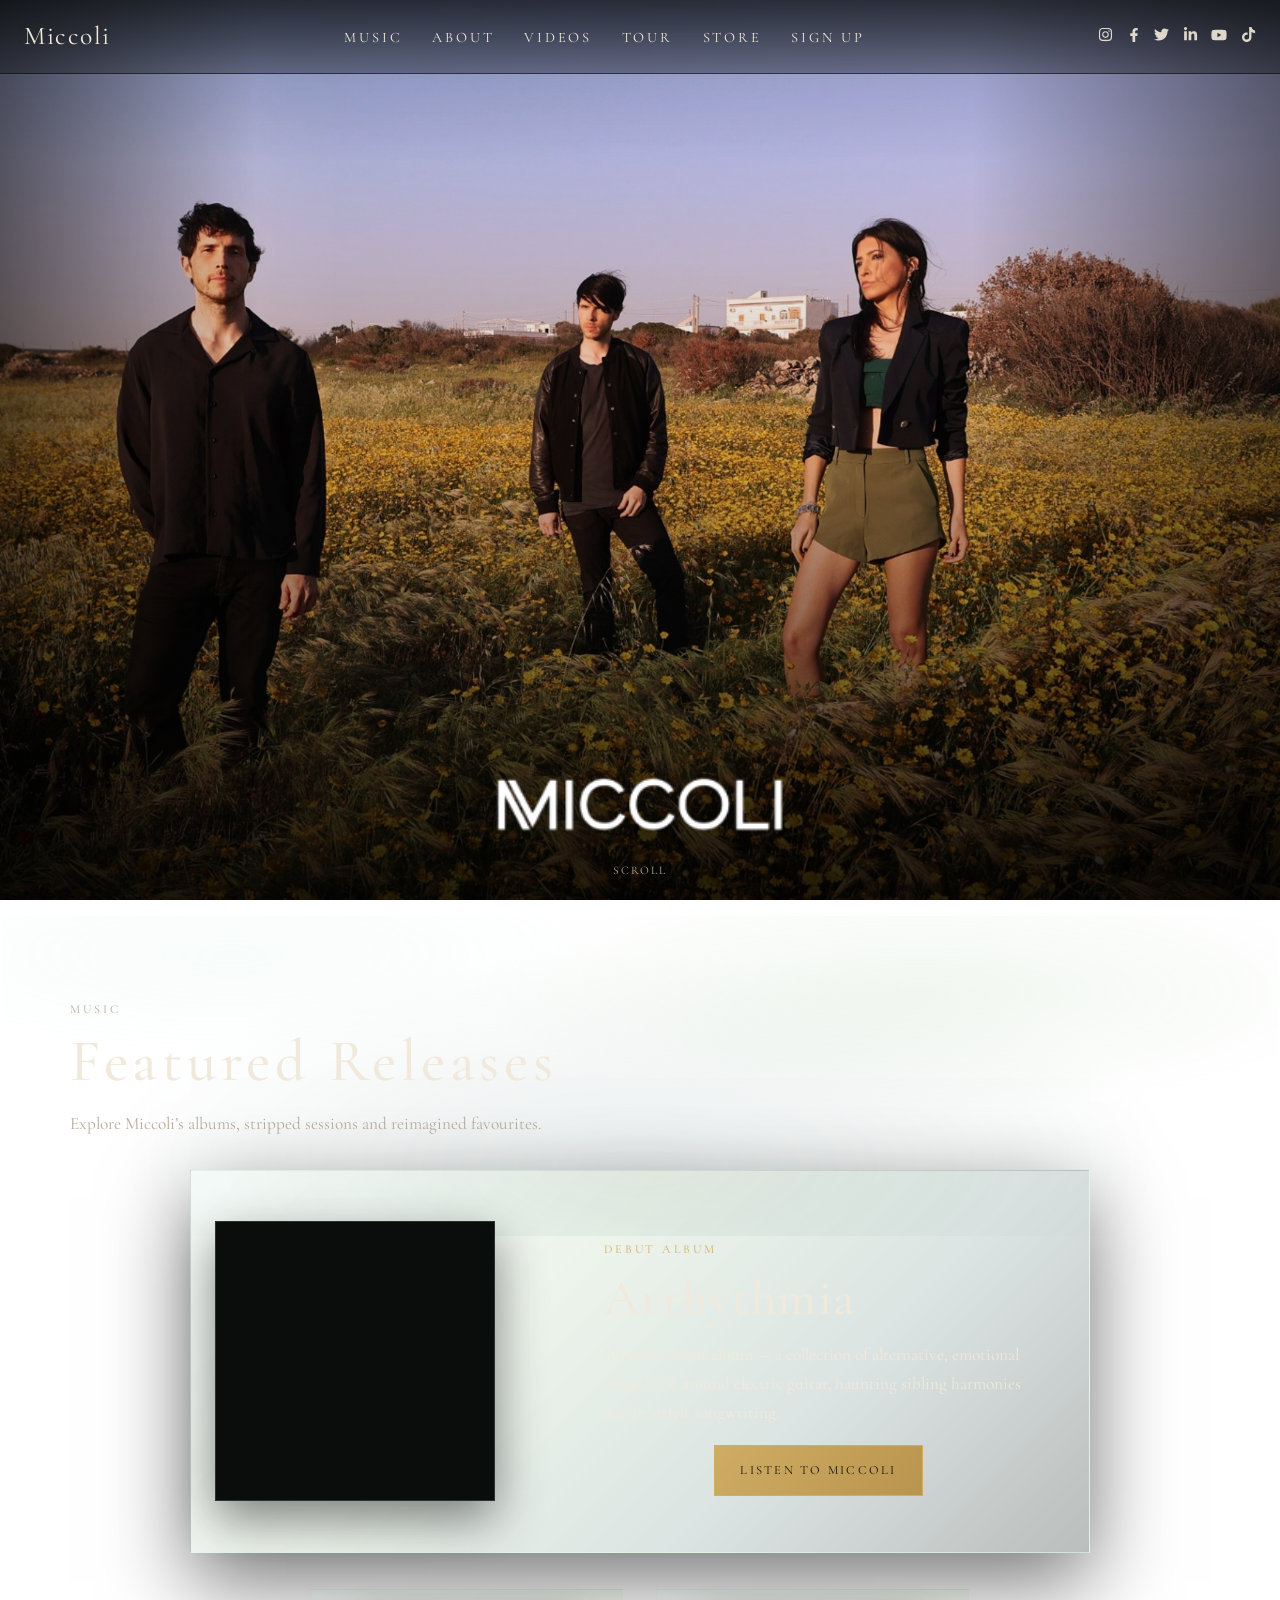
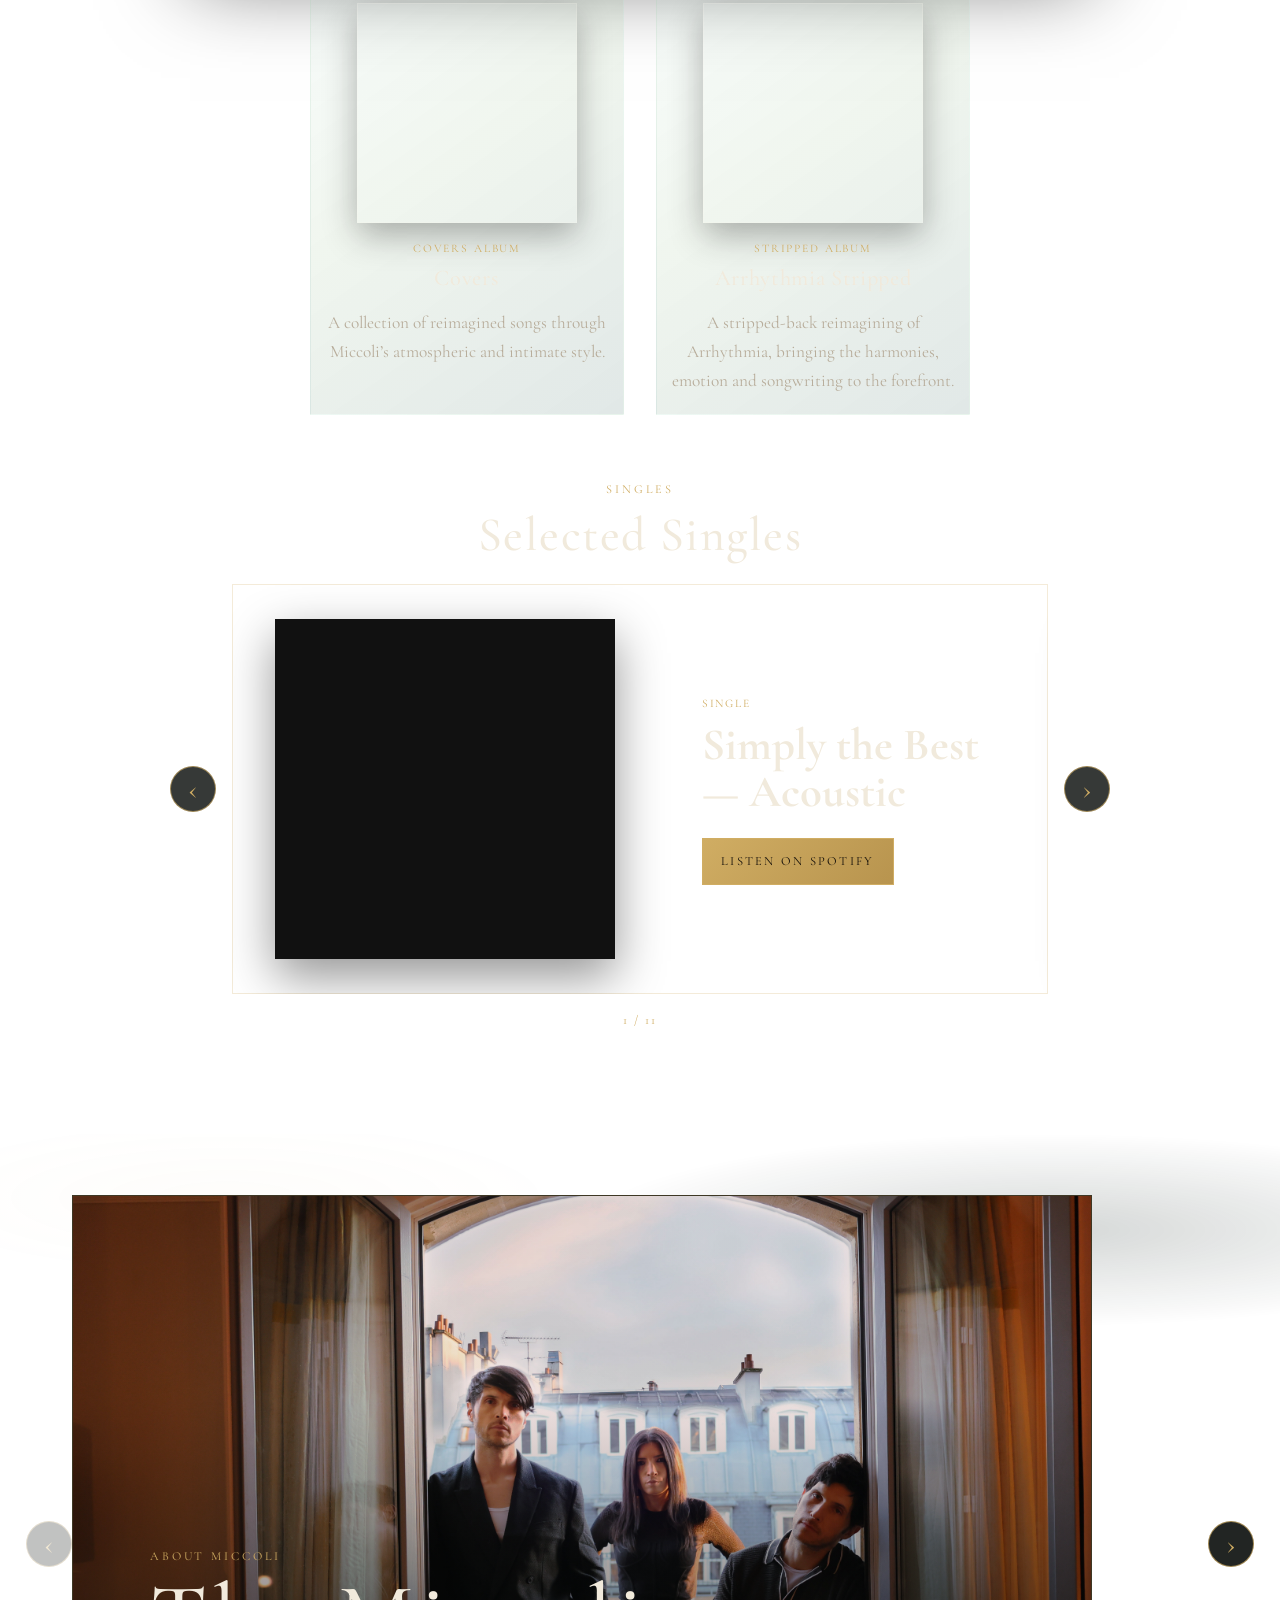
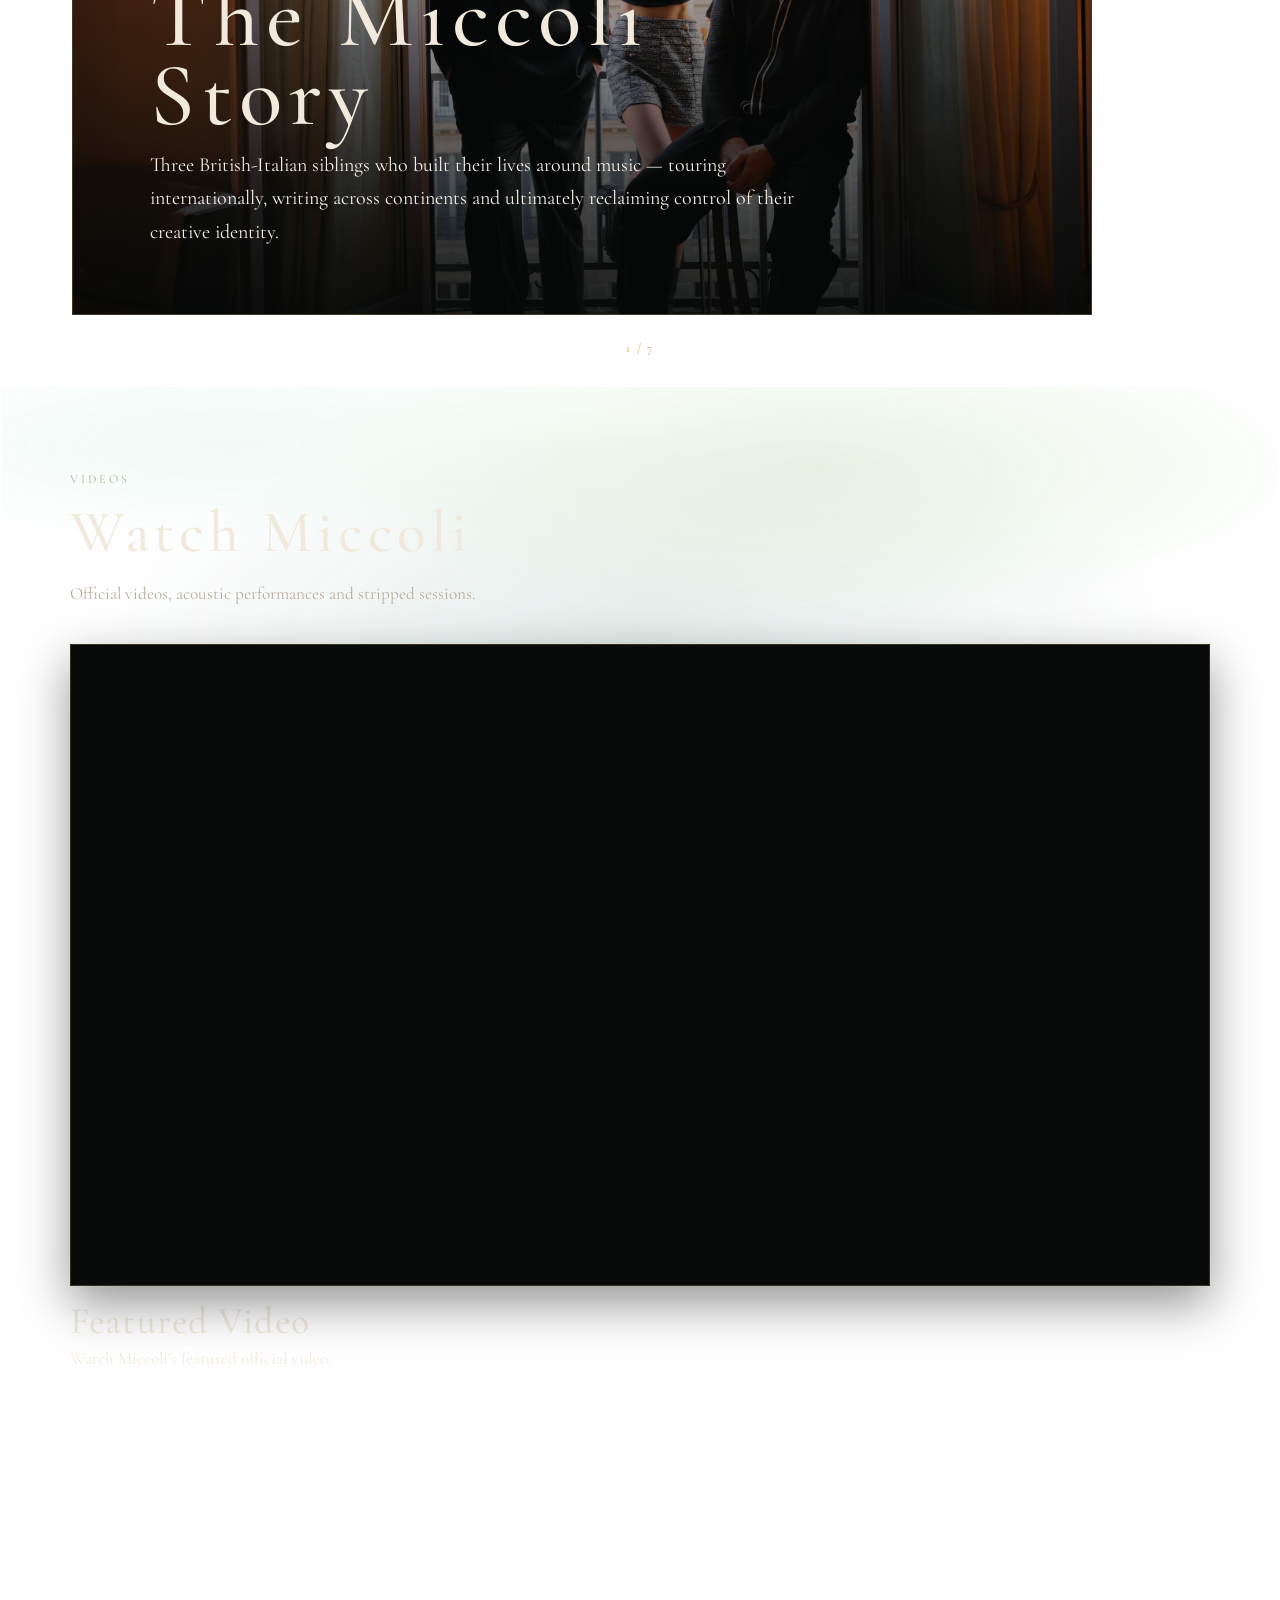
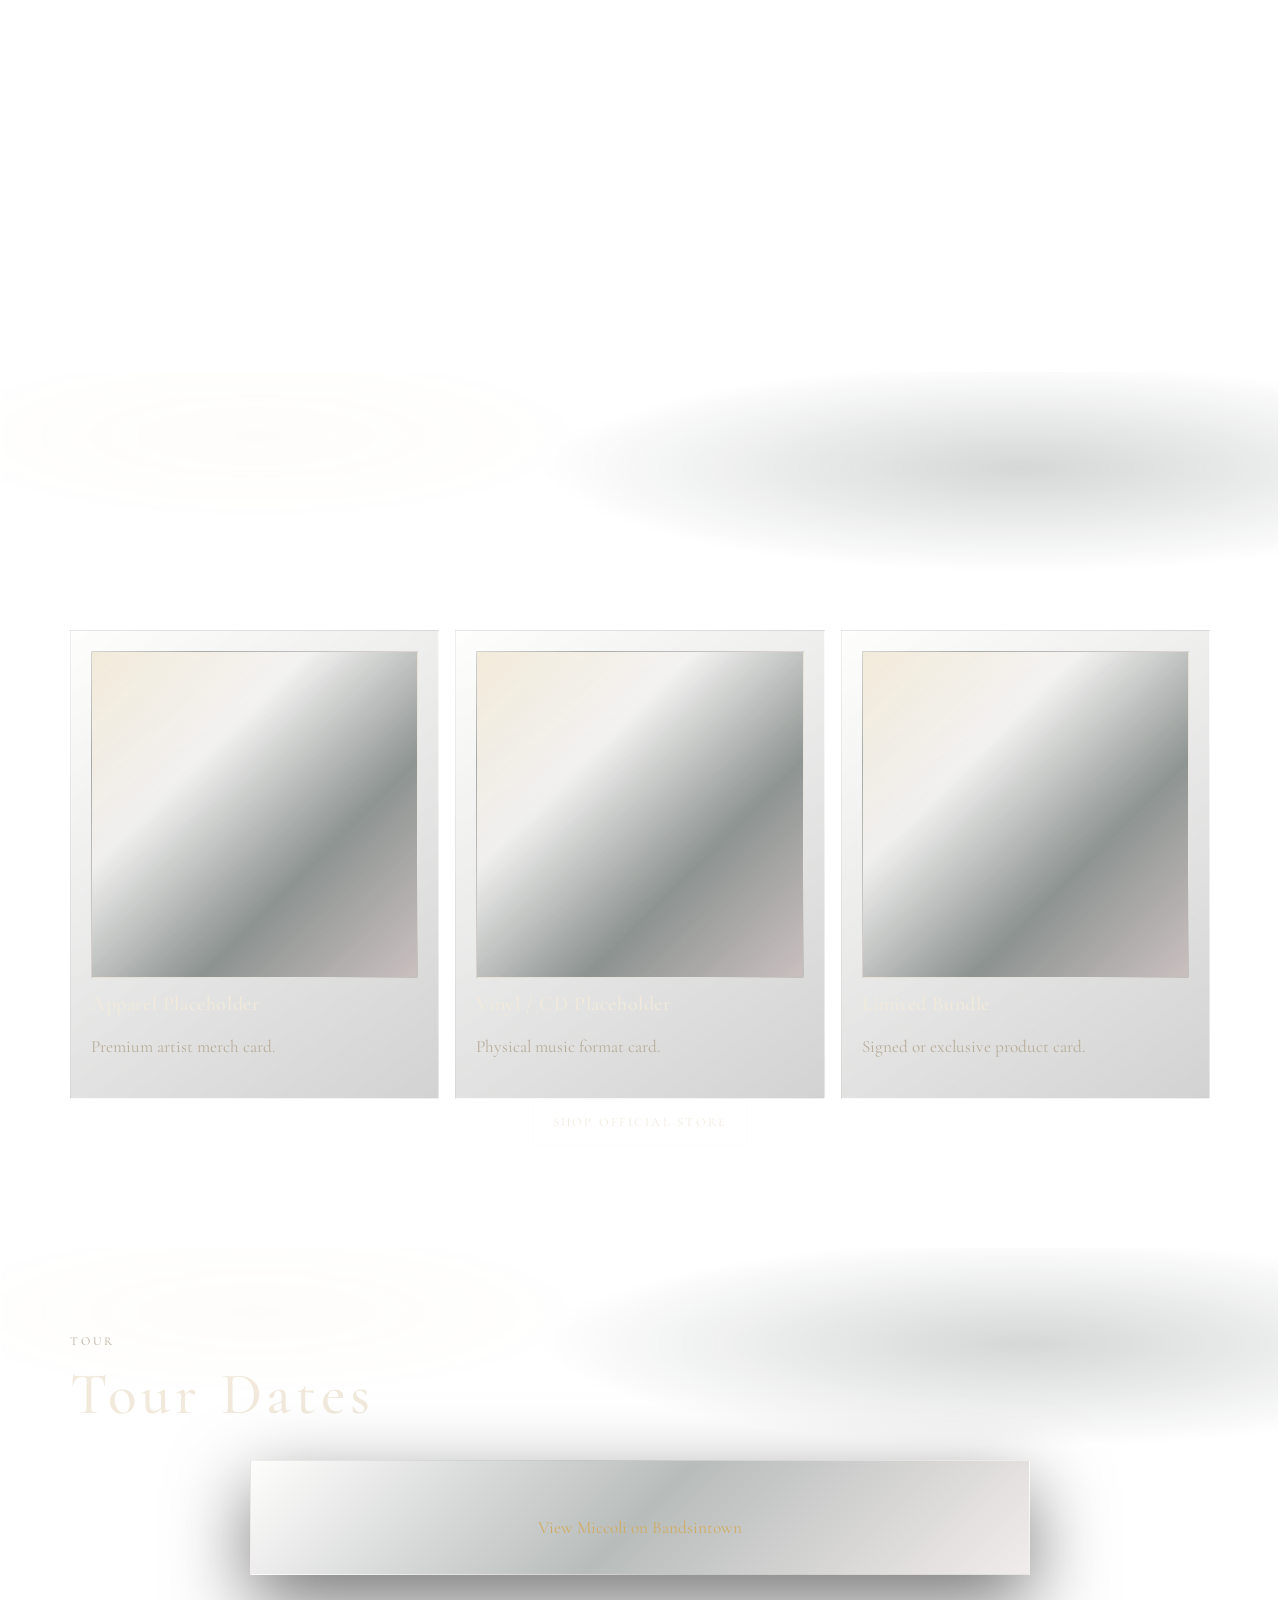
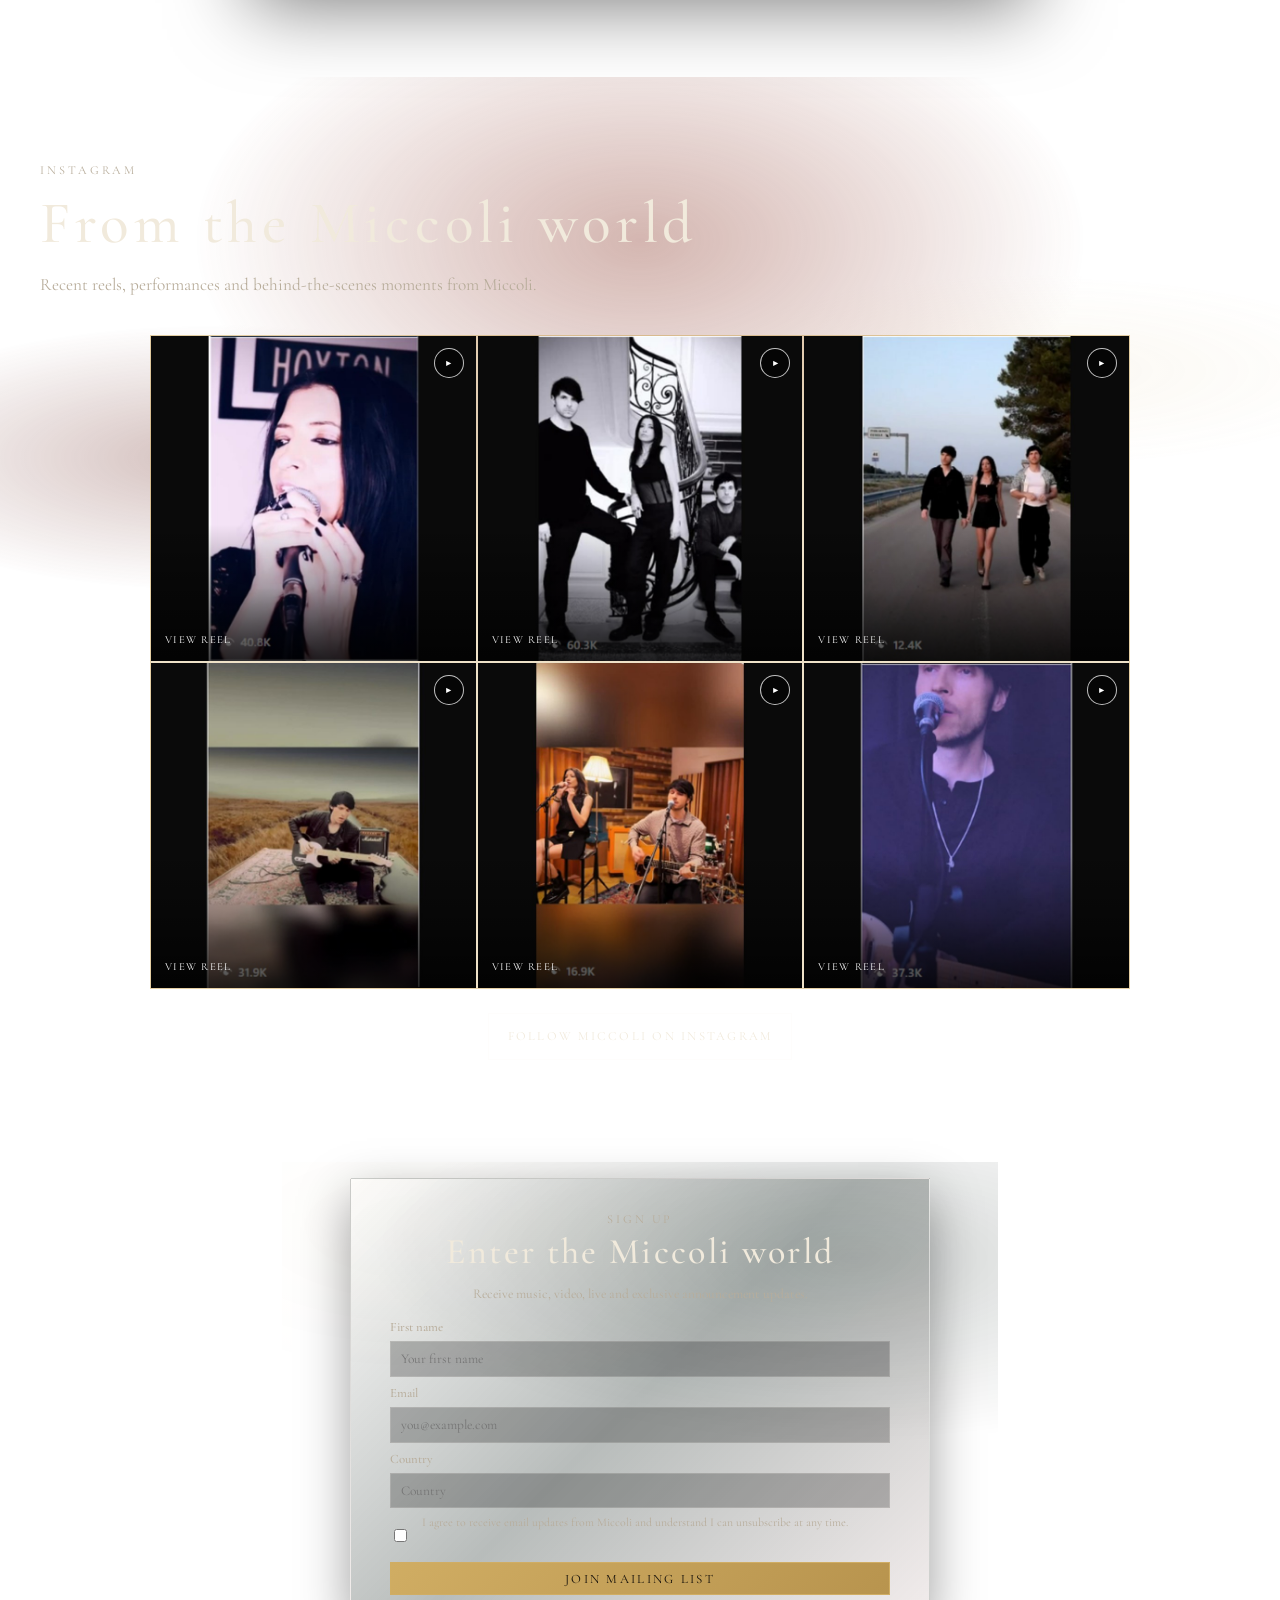
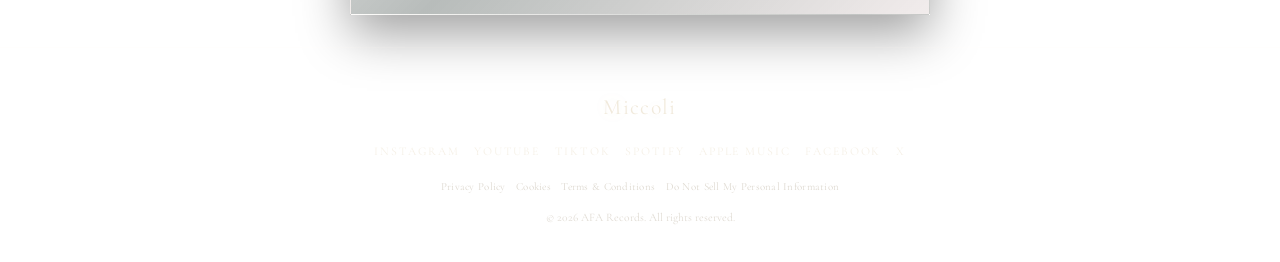
==== commit 16bf1302: "Enable story carousel arrow controls" ====
--- a/index.html
+++ b/index.html
@@ -43,5 +43,6 @@
   </main>
   <footer class="site-footer"><a class="brand" href="#top">Miccoli</a><div class="footer-socials" aria-label="Footer social links"><a href="#">Instagram</a><a href="#">YouTube</a><a href="#">TikTok</a><a href="#">Spotify</a><a href="#">Apple Music</a><a href="#">Facebook</a><a href="#">X</a></div><div class="legal-links"><a href="#">Privacy Policy</a><a href="#">Cookies</a><a href="#">Terms & Conditions</a><a href="#">Do Not Sell My Personal Information</a></div><p>© <span data-year></span> AFA Records. All rights reserved.</p></footer>
   <script src="script.js?v=3"></script>
+  <script src="story-carousel-controls.js?v=1"></script>
 </body>
 </html>
--- a/music-release-layout.css
+++ b/music-release-layout.css
@@ -1,24 +1,48 @@
+@import url("story-carousel.css?v=1");
+
 /* Miccoli featured releases layout */
 .music-section .section-heading { margin-bottom: 2rem; }
 .music-section .section-heading > p:last-child { max-width: 650px; }
-.featured-release { grid-template-columns: minmax(280px, .9fr) minmax(0, 1.1fr); gap: clamp(1.5rem, 4vw, 3rem); padding: clamp(1rem, 2.2vw, 1.6rem); }
-.release-art { min-height: 0; aspect-ratio: 1; background-position: center; background-size: cover; background-repeat: no-repeat; border: 1px solid rgba(208,173,99,.24); box-shadow: 0 18px 46px rgba(0,0,0,.48), 0 0 0 7px rgba(246,240,232,.025); }
+.featured-release { grid-template-columns: 280px minmax(0, 1fr) !important; gap: clamp(2.75rem, 6vw, 5rem); padding: clamp(1rem, 2vw, 1.5rem); max-width: 900px; margin-left: auto; margin-right: auto; align-items: center; }
+.release-art { width: 280px !important; max-width: 280px !important; min-height: 0; aspect-ratio: 1; justify-self: center; background-position: center; background-size: cover; background-repeat: no-repeat; border: 1px solid rgba(208,173,99,.24); box-shadow: 0 18px 46px rgba(0,0,0,.48), 0 0 0 7px rgba(246,240,232,.025); }
 .release-art.arrhythmia-art { position: relative; overflow: hidden; background: #0b0d0c !important; }
 .release-art.arrhythmia-art::before { content: ""; position: absolute; inset: 0; background-image: url("/miccoli-band-website/assets/images/arrhythmia%20full%20album%20cover.jpg?v=4"); background-position: center; background-size: 100% 100%; background-repeat: no-repeat; }
 .release-copy h3 { font-size: clamp(2rem, 4vw, 3.15rem); margin-bottom: .8rem; }
-.release-copy p:not(.eyebrow) { max-width: 610px; }
+.release-copy p:not(.eyebrow) { max-width: 540px; }
 .release-copy .btn { display: block; width: fit-content; margin: 1rem auto 0; min-width: 205px; padding: .88rem 1.6rem; text-align: center; }
-.release-grid { grid-template-columns: repeat(2, minmax(0, 1fr)); gap: 1.25rem; margin-top: 1.35rem; }
-.release-card { padding: 1rem; }
-.release-card .mini-art { aspect-ratio: 1; margin: 0 0 1rem; background-position: center; background-size: cover; background-repeat: no-repeat; border: 1px solid rgba(246,240,232,.18); box-shadow: 0 12px 32px rgba(0,0,0,.30); }
+.release-grid { grid-template-columns: repeat(2, minmax(0, 1fr)); gap: 2rem; margin: 2.25rem auto 0; max-width: 660px; }
+.release-card { padding: .85rem; text-align: center; }
+.release-card .mini-art { width: 220px !important; max-width: 220px !important; aspect-ratio: 1; margin: 0 auto 1rem; background-position: center; background-size: cover; background-repeat: no-repeat; border: 1px solid rgba(246,240,232,.18); box-shadow: 0 12px 32px rgba(0,0,0,.30); }
 .release-card .covers-art { background-image: url("/miccoli-band-website/assets/images/Covers%20%281%29.jpg?v=2") !important; }
 .release-card .stripped-art { background-image: url("/miccoli-band-website/assets/images/arrhythmia-stripped-cover.jpg.avif?v=2") !important; }
-.release-card h3 { font-size: 1.55rem; margin-bottom: .35rem; }
+.release-card h3 { font-size: 1.4rem; margin-bottom: .35rem; }
 .release-type { margin: 0 0 .55rem; color: var(--gold) !important; font-family: "IM Fell English SC", "Cormorant Garamond", serif; text-transform: uppercase; letter-spacing: .16em; font-size: .72rem; }
 .release-card p:last-child { margin-bottom: .35rem; }
+
+/* Individual singles artwork — avoids sprite blur and partial loading */
+.single-cover {
+  background-size: contain !important;
+  background-position: center !important;
+  background-repeat: no-repeat !important;
+  background-color: #111 !important;
+}
+.single-cover-1 { background-image: url("/miccoli-band-website/assets/images/singles/simply%20the%20best.jpg?v=2") !important; }
+.single-cover-2 { background-image: url("/miccoli-band-website/assets/images/singles/Can%20You%20Hear%20Me%20Single%20Cover%20%283%29.jpg?v=2") !important; }
+.single-cover-3 { background-image: url("/miccoli-band-website/assets/images/singles/Sielnt%20Art%20work%20cover%20%282%29.jpg?v=2") !important; }
+.single-cover-4 { background-image: url("/miccoli-band-website/assets/images/singles/night%20%281%29.jpg?v=2") !important; }
+.single-cover-5 { background-image: url("/miccoli-band-website/assets/images/singles/170x170cc.jpg?v=2") !important; }
+.single-cover-6 { background-image: url("/miccoli-band-website/assets/images/singles/dont%20you%20worry%20%281%29.jpg?v=2") !important; }
+.single-cover-7 { background-image: url("/miccoli-band-website/assets/images/singles/if%20i%20could%202%20%281%29.jpg?v=2") !important; }
+.single-cover-8 { background-image: url("/miccoli-band-website/assets/images/singles/Home%20Stripped%20artwork%20%285000%20x%205000%20px%29.jpg?v=2") !important; }
+.single-cover-9 { background-image: url("/miccoli-band-website/assets/images/singles/Lights%20Stripped%20artwork%20%285000%20x%205000%20px%29.jpg?v=2") !important; }
+.single-cover-10 { background-image: url("/miccoli-band-website/assets/images/singles/512x512bb.jpg?v=2") !important; }
+.single-cover-11 { background-image: url("/miccoli-band-website/assets/images/singles/512x512bb%20%281%29.jpg?v=2") !important; }
+
 @media (max-width: 760px) {
-  .featured-release { grid-template-columns: 1fr; }
-  .release-copy { padding: 1rem .35rem .35rem; }
-  .release-copy .btn { margin: 1rem 0 0; width: 100%; }
-  .release-grid { grid-template-columns: 1fr; }
+  .featured-release { grid-template-columns: 1fr !important; max-width: 500px; gap: 1.5rem; }
+  .release-art { width: min(72vw, 255px) !important; max-width: 255px !important; margin: 0 auto; }
+  .release-copy { padding: .75rem .35rem .35rem; text-align: center; }
+  .release-copy .btn { margin: 1rem auto 0; width: 100%; max-width: 300px; }
+  .release-grid { grid-template-columns: 1fr; max-width: 390px; gap: 1.5rem; }
+  .release-card .mini-art { width: min(64vw, 210px) !important; max-width: 210px !important; }
 }
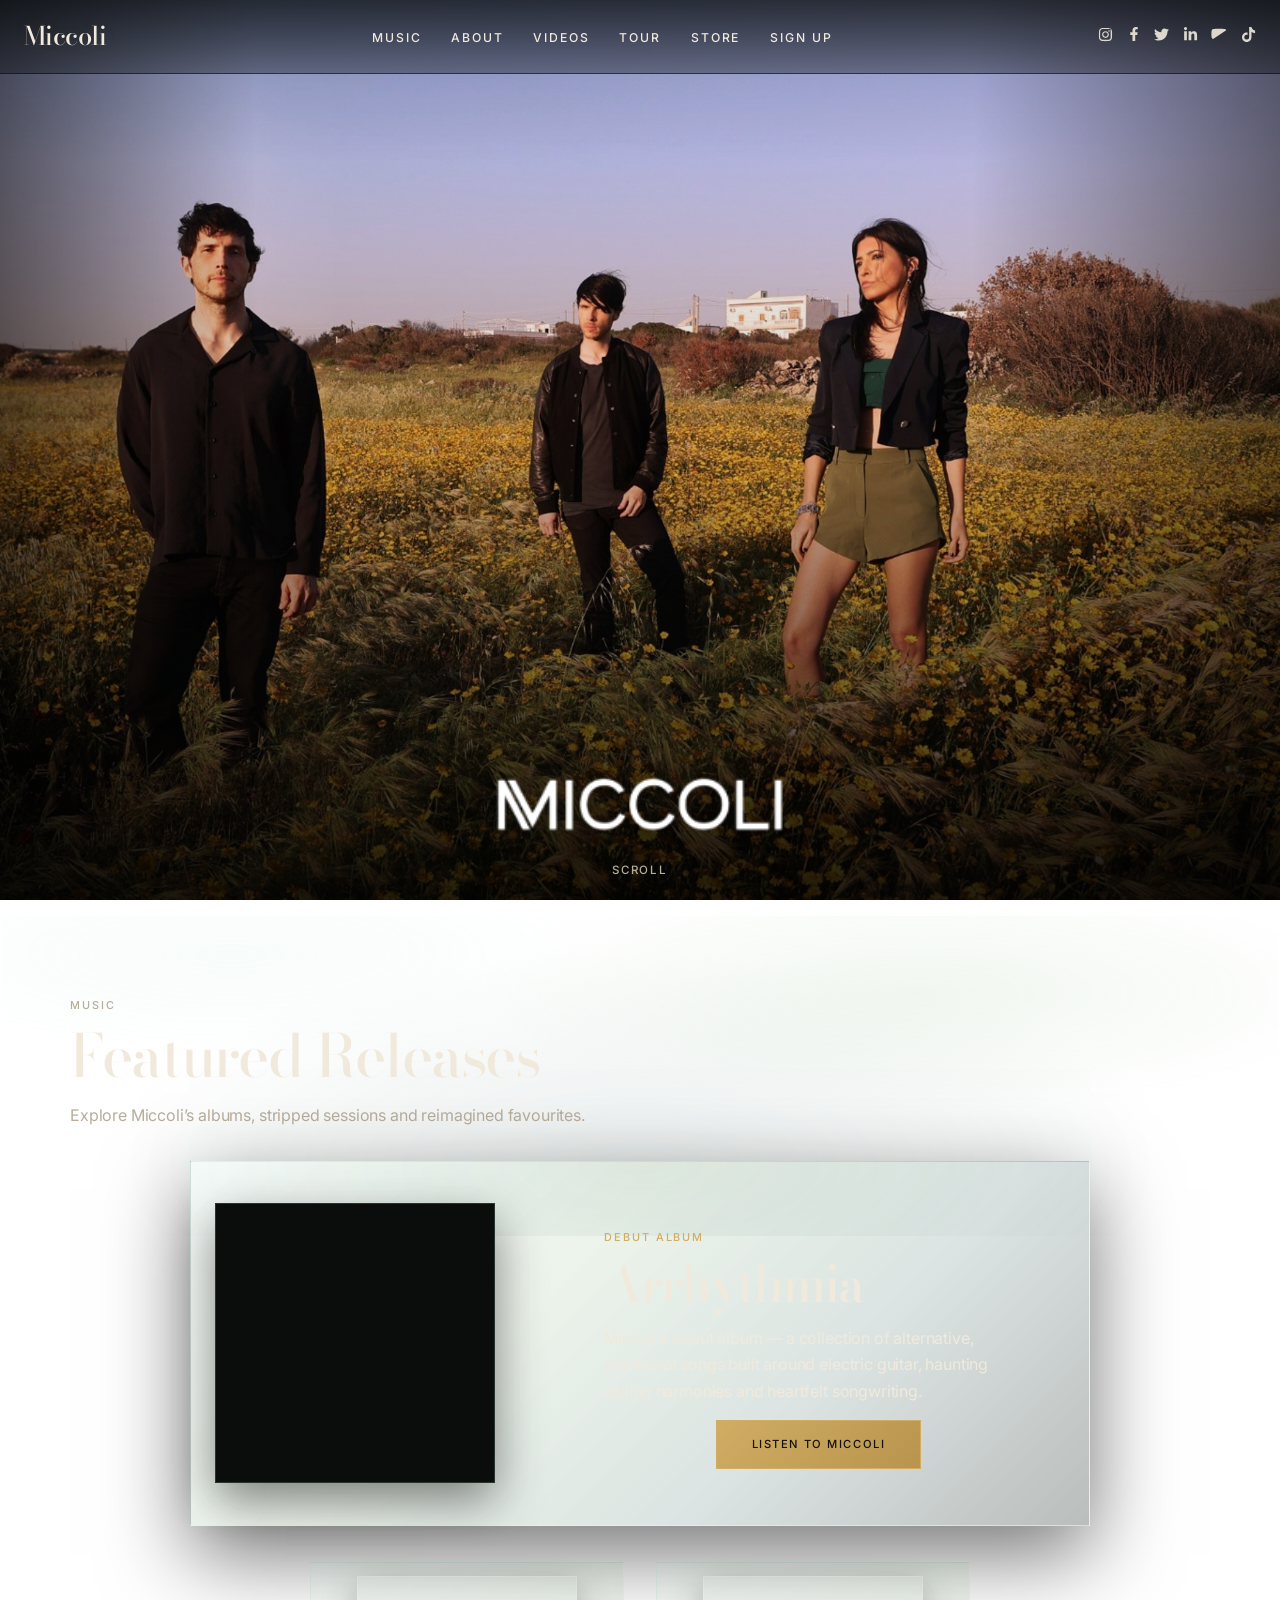
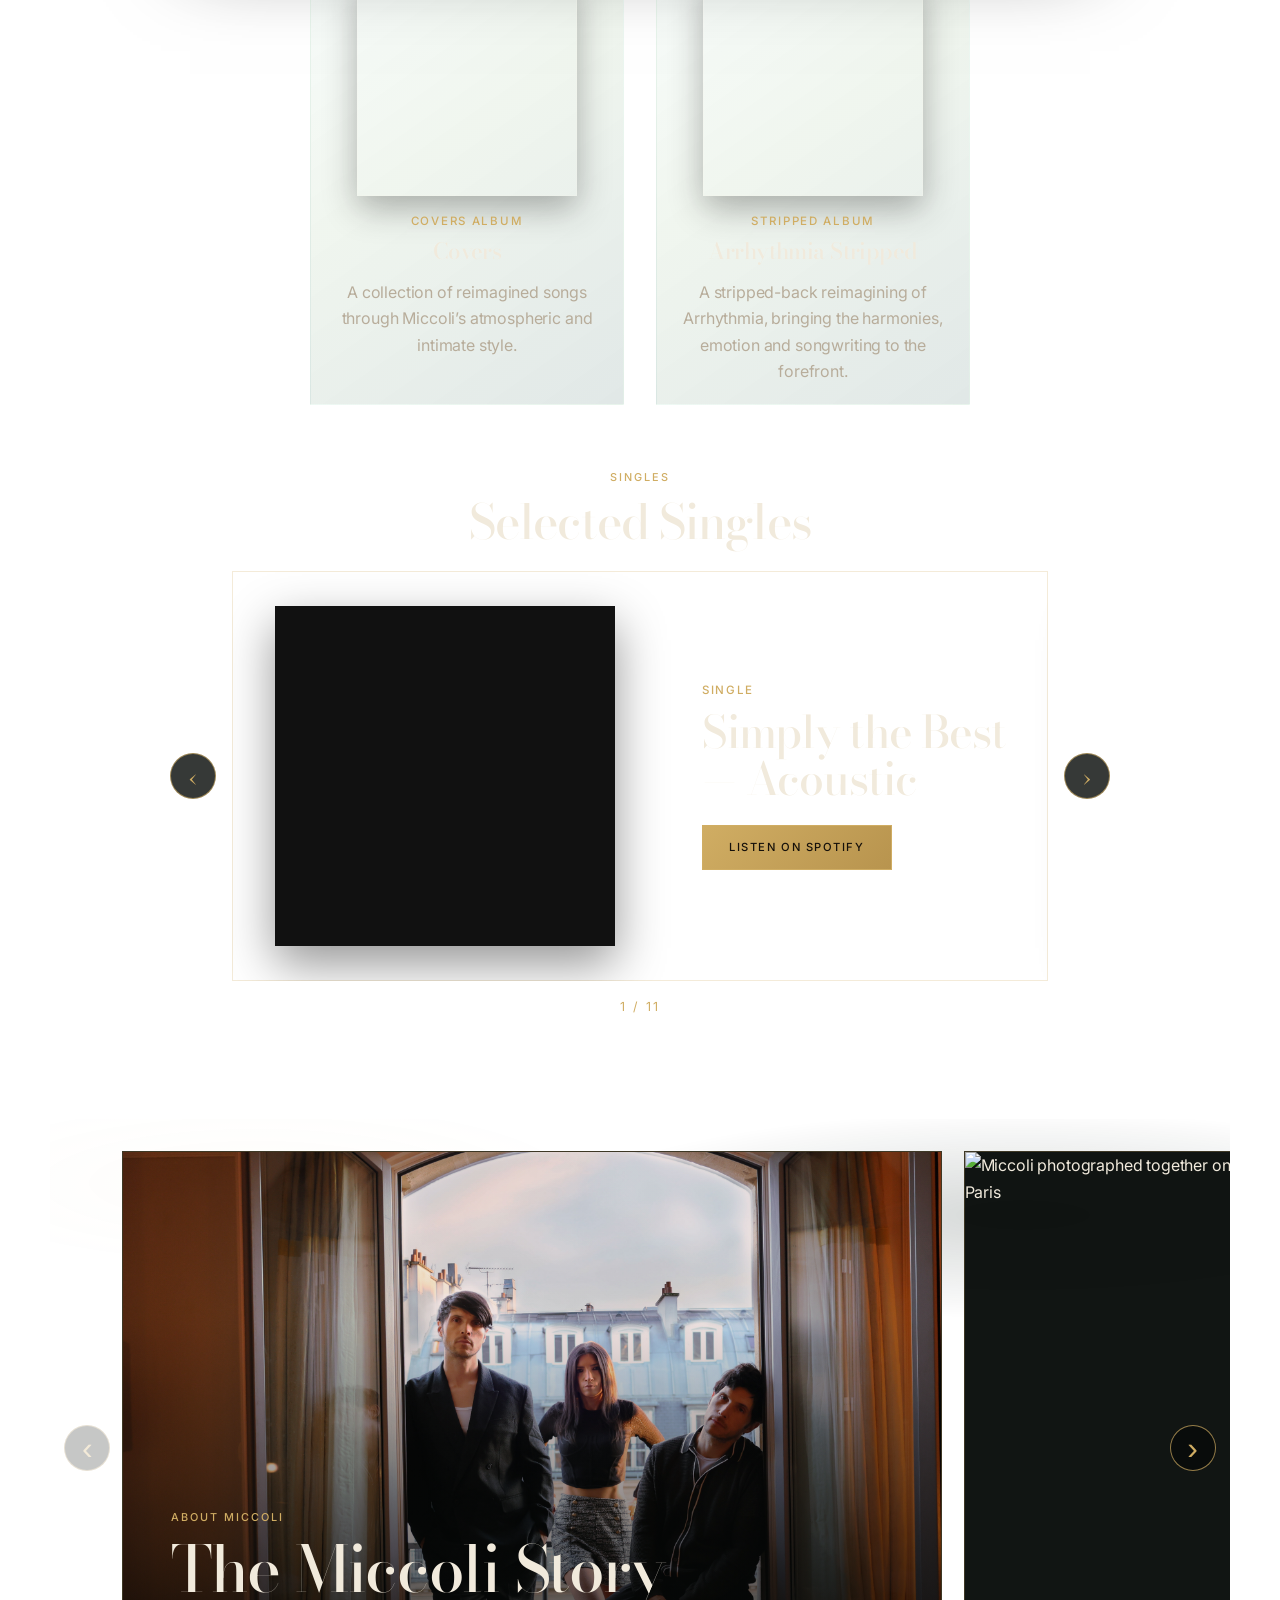
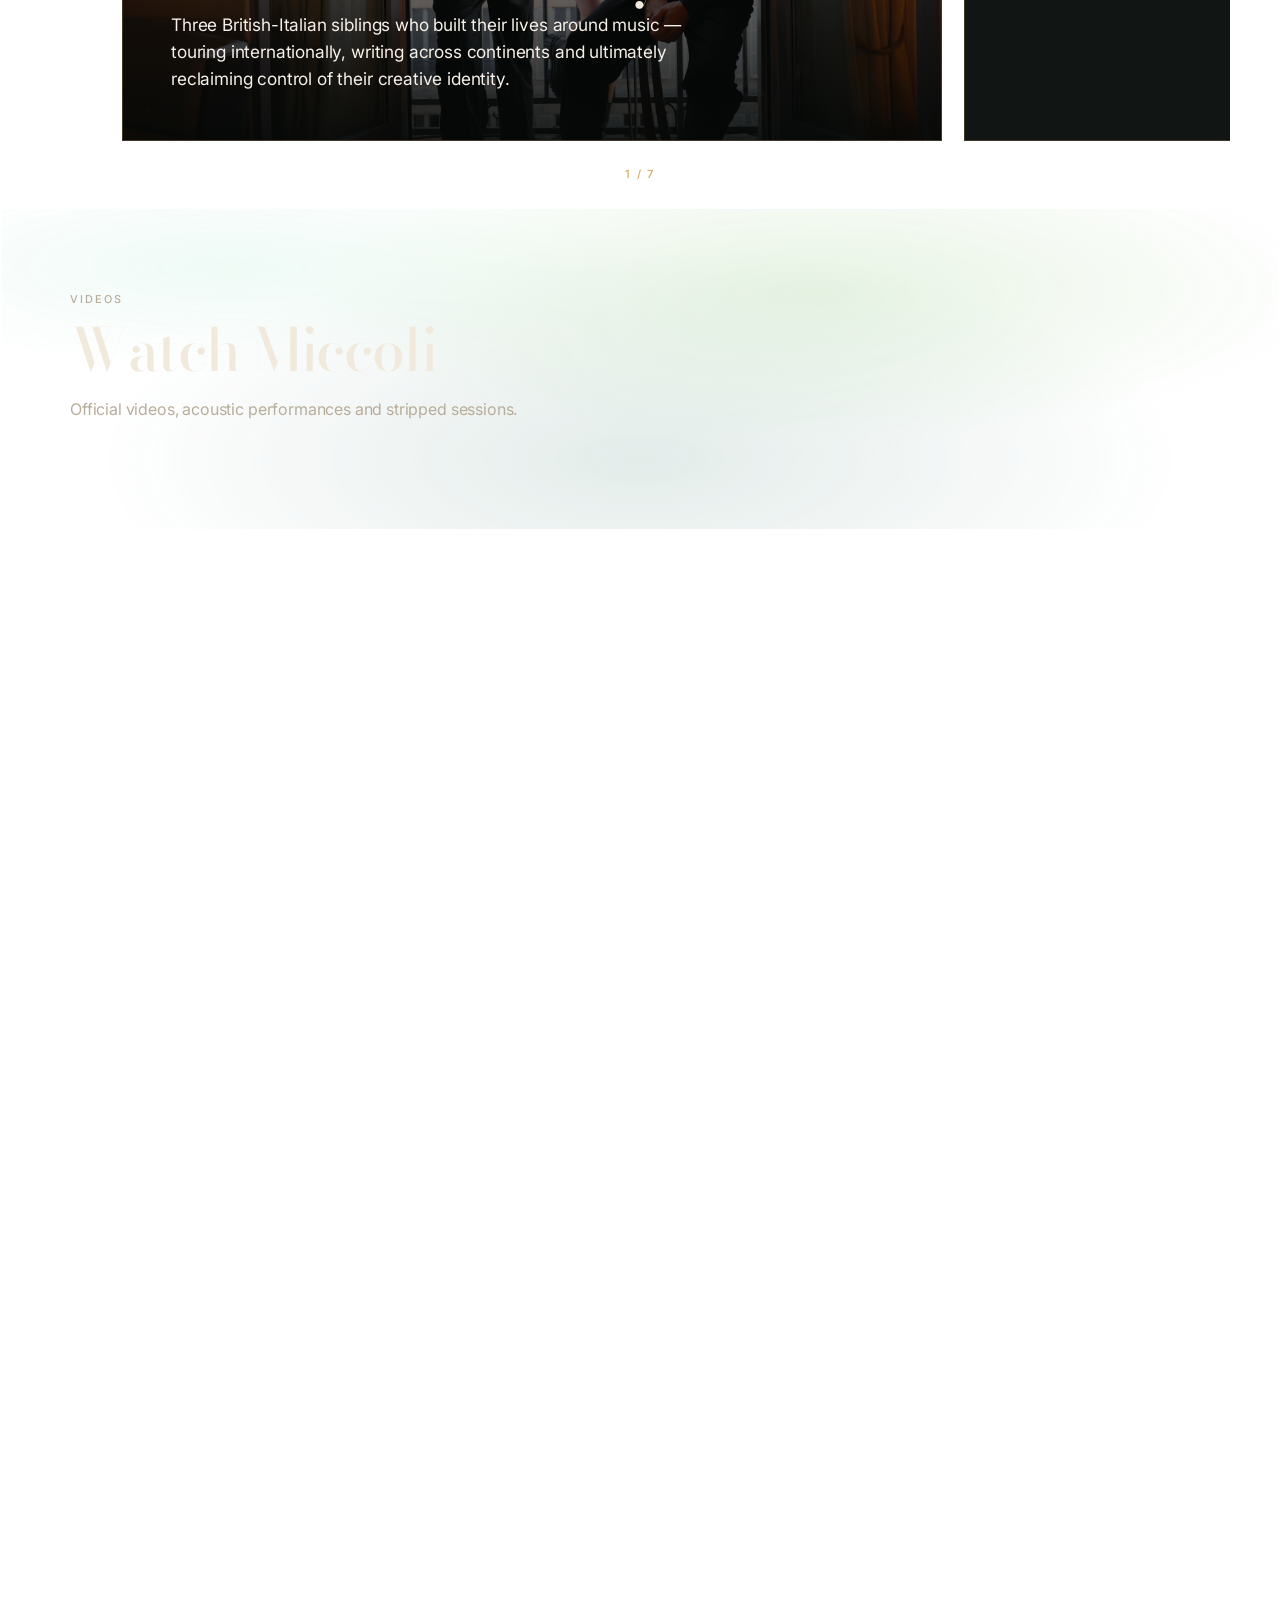
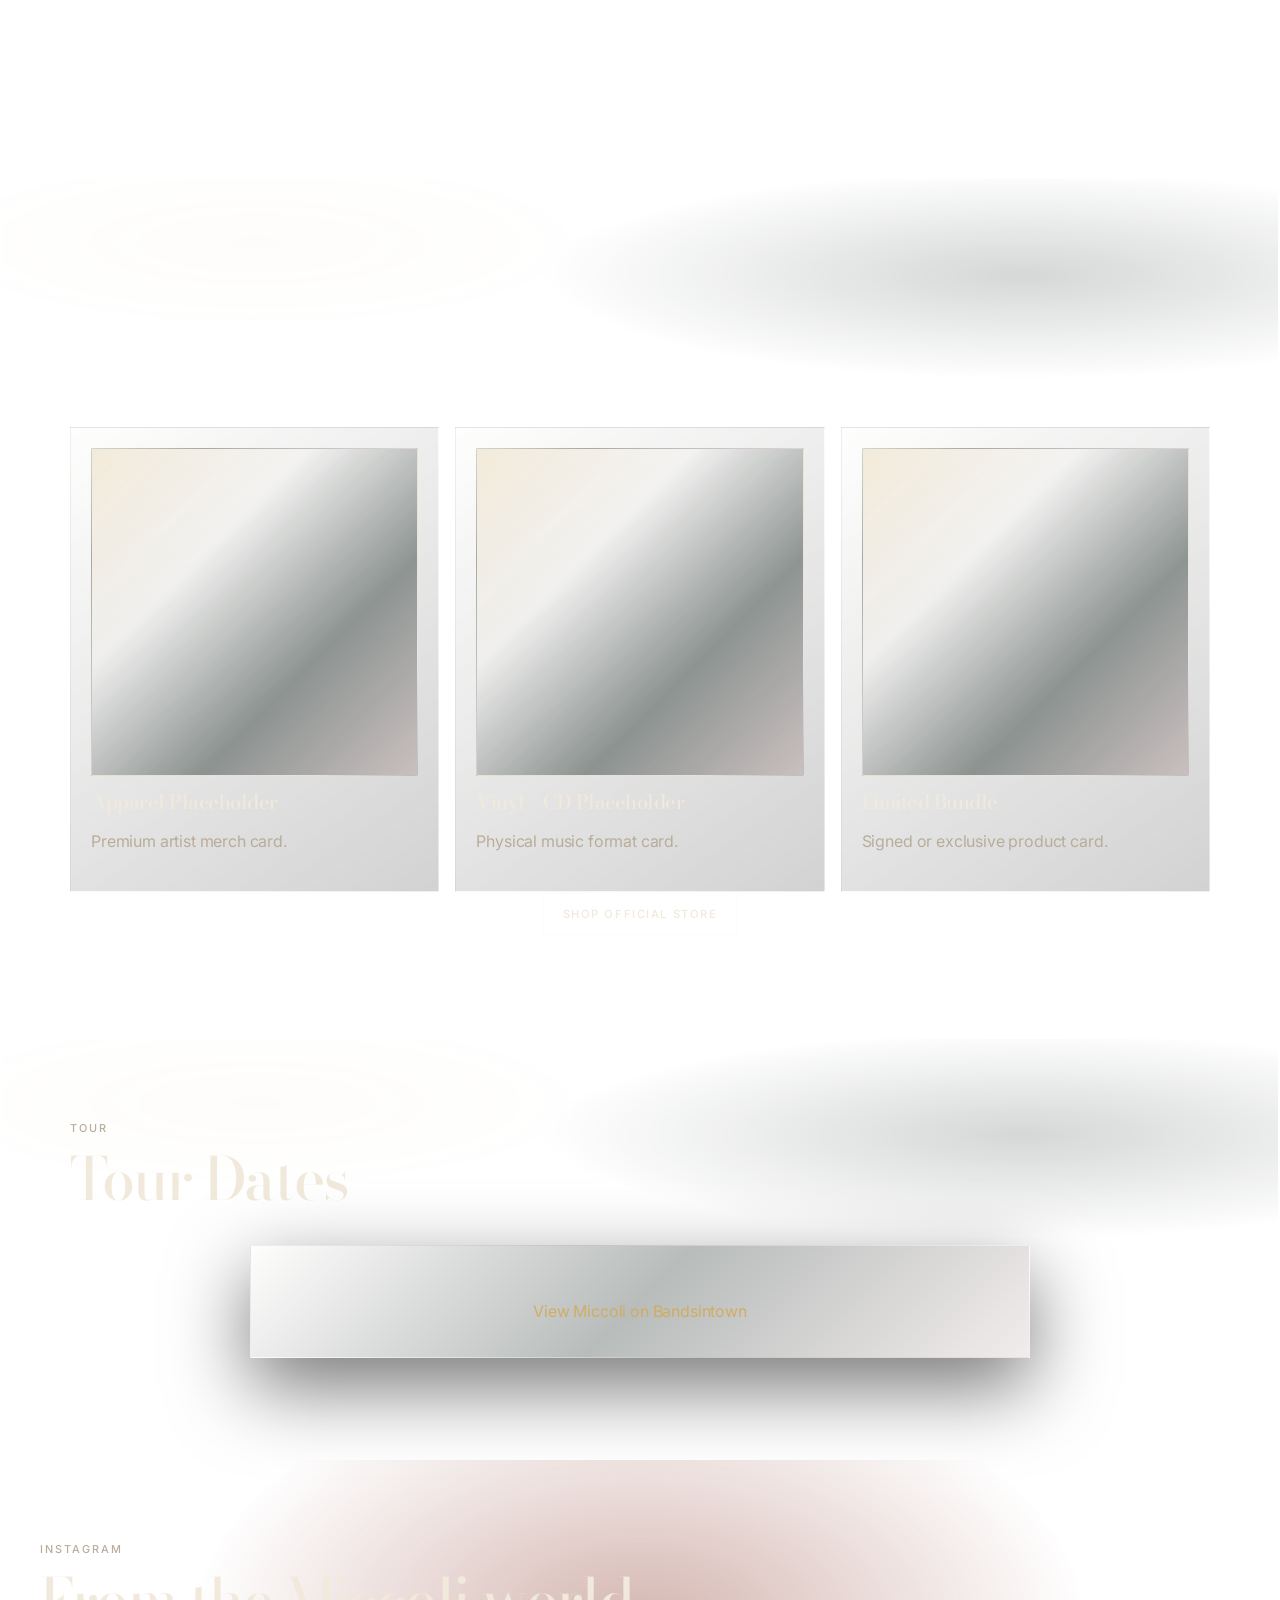
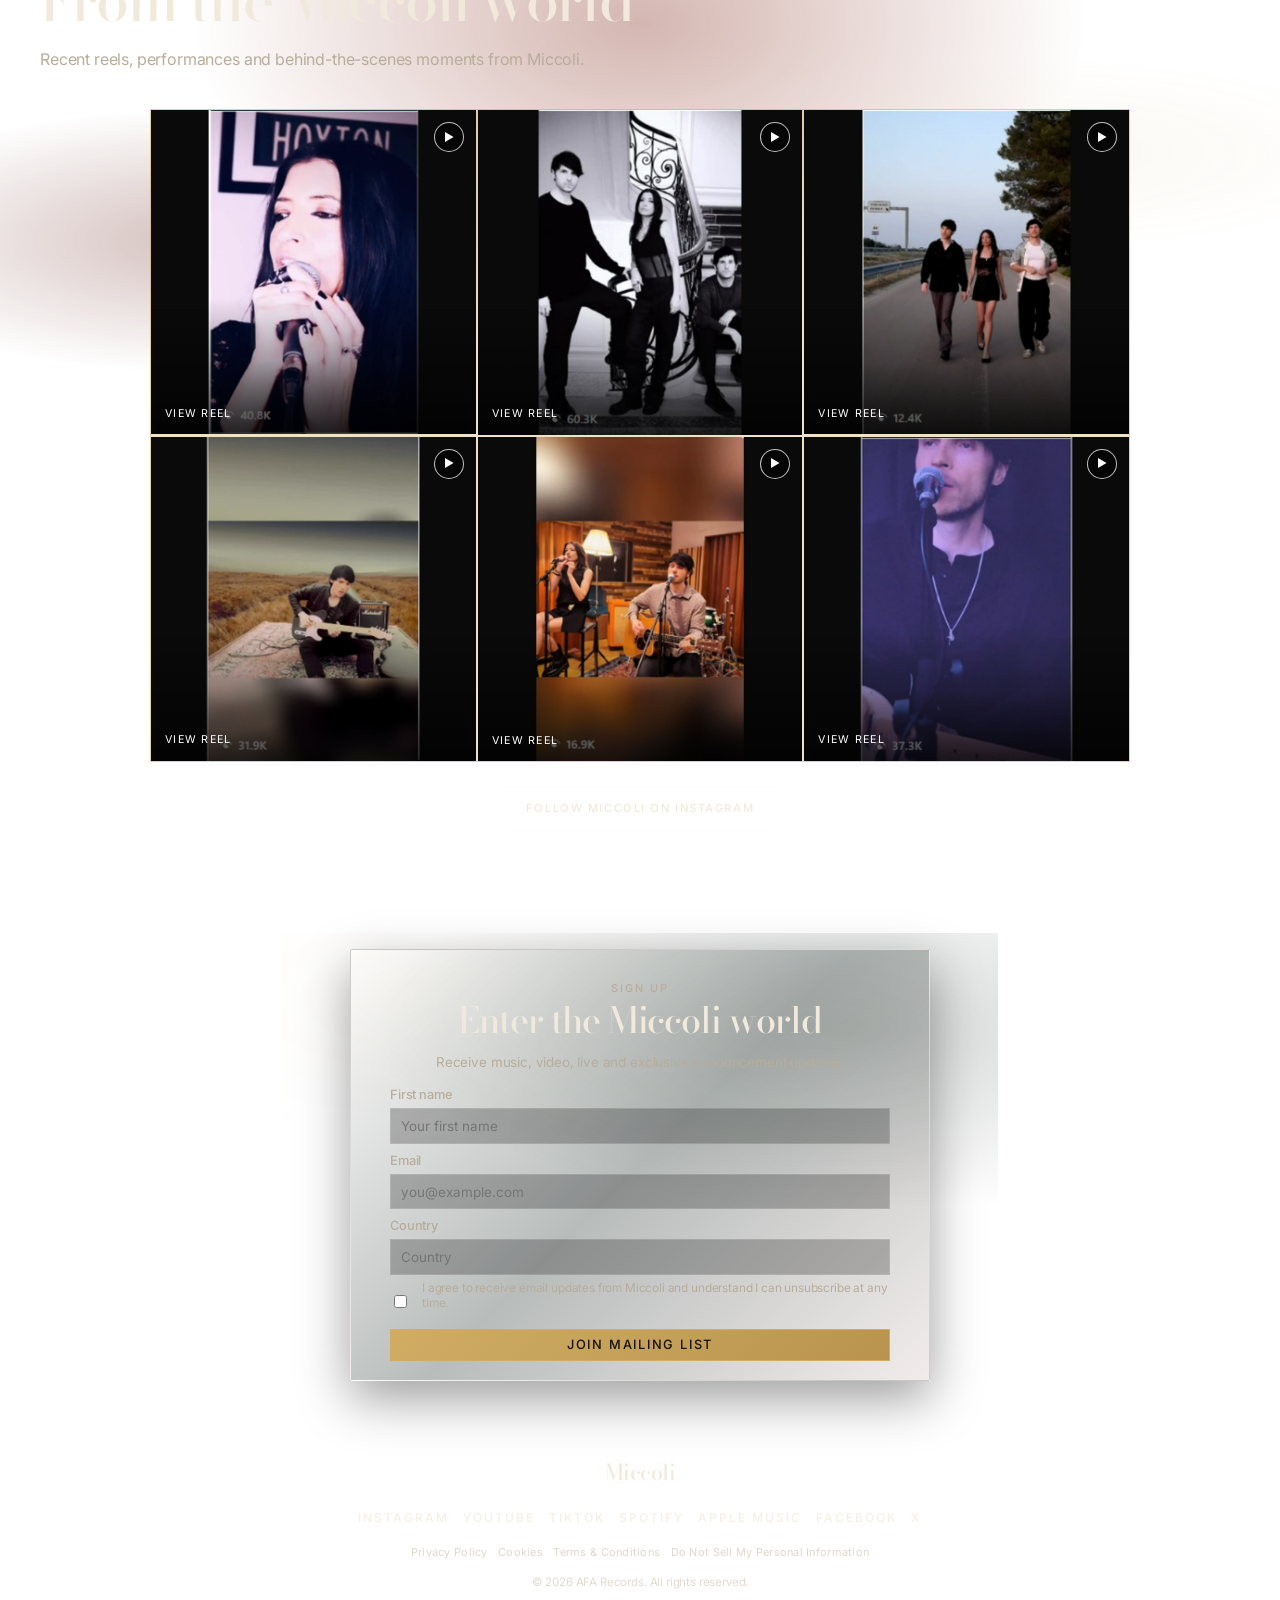
==== commit b6c6f5d8: "Force refresh repaired story carousel controls" ====
--- a/index.html
+++ b/index.html
@@ -22,11 +22,11 @@
       <div class="nav-panel" id="primary-menu" data-nav-panel>
         <ul class="nav-links"><li><a href="#music">Music</a></li><li><a href="#videos">Videos</a></li><li><a href="#live">Tour</a></li><li><a href="#store">Store</a></li><li><a href="#signup">Sign Up</a></li></ul>
         <div class="social-links" aria-label="Social links">
-          <a class="social-icon" href="#" aria-label="Instagram"><svg width="15" height="15" viewBox="0 0 448 512" aria-hidden="true"><path fill="currentColor" d="M224.1 141c-63.6 0-115.1 51.5-115.1 115.1s51.5 115.1 115.1 115.1S339.2 319.7 339.2 256 287.7 141 224.1 141zm0 190.4c-41.6 0-75.3-33.7-75.3-75.3s33.7-75.3 75.3-75.3 75.3 33.7 75.3 75.3-33.8 75.3-75.3 75.3zm146.4-194.3c0 14.9-12 26.9-26.9 26.9-14.9 0-26.9-12-26.9-26.9 0-14.9 12-26.9 26.9-26.9 14.9 0 26.9 12.1 26.9 26.9zm76.1 27.3c-1.7-35.3-9.7-66.6-35.6-92.5s-57.2-33.9-92.5-35.6C283.5 34.3 164.5 34.3 129.4 36c-35.3 1.7-66.6 9.7-92.5 35.6S3 128.8 1.3 164.1c-1.7 35.1-1.7 154.1 0 189.2 1.7 35.3 9.7 66.6 35.6 92.5s57.2 33.9 92.5 35.6c35.1 1.7 154.1 1.7 189.2 0 35.3-1.7 66.6-9.7 92.5-35.6s33.9-57.2 35.6-92.5c1.7-35.1 1.7-154.1 0-189.2zM399 388c-7.7 19.4-22.7 34.4-42.1 42.1-29.1 11.5-98.2 8.9-132.8 8.9s-103.8 2.7-132.8-8.9c-19.4-7.7-34.4-22.7-42.1-42.1-11.5-29.1-8.9-98.2-8.9-132.8s-2.7-103.8 8.9-132.8c7.7-19.4 22.7-34.4 42.1-42.1 29.1-11.5 98.2-8.9 132.8-8.9s103.8-2.7 132.8 8.9c19.4 7.7 34.4 22.7 42.1 42.1 11.5 29.1 8.9 98.2 8.9 132.8s2.7 103.8-8.9 132.8z"/></svg></a>
+          <a class="social-icon" href="#" aria-label="Instagram"><svg width="15" height="15" viewBox="0 0 448 512" aria-hidden="true"><path fill="currentColor" d="M224.1 141c-63.6 0-115.1 51.5-115.1 115.1s51.5 115.1 115.1 115.1S339.2 319.7 339.2 256 287.7 141 224.1 141zm0 190.4c-41.6 0-75.3-33.7-75.3-75.3s33.7-75.3 75.3-75.3 75.3 33.7 75.3 75.3-33.8 75.3-75.3 75.3zm146.4-194.3c0 14.9-12 26.9-26.9 26.9-14.9 0-26.9-12-26.9-26.9 0-14.9 12-26.9 26.9-26.9 14.9 0 26.9 12.1 26.9 26.9zm76.1 27.3c-1.7-35.3-9.7-66.6-35.6-92.5s-57.2-33.9-92.5-35.6C283.5 34.3 164.5 34.3 129.4 36c-35.3 1.7-66.6 9.7-92.5 35.6S3 128.8 1.3 164.1c-1.7 35.1-1.7 154.1 0 189.2 1.7 35.3 9.7 66.6 35.6 92.5s57.2 33.9 92.5 35.6c35.1 1.7 154.1 1.7 189.2 0 35.3-1.7 66.6-9.7 92.5-35.6s33.9-57.2 35.6-92.5c1.7-35.1 1.7-154.1 0-189.2zM399 388c-7.7 19.4-22.7 34.4-42.1 42.1-29.1 11.5-98.2 8.9-132.8 8.9s-103.8 2.7-132.8-8.9c-19.4-7.7-34.4-22.7-42.1-42.1-11.5-29.1-8.9-98.2-8.9-132.8s-2.7-103.8 8.9-132.8c7.7-19.4 22.7-34.4 42.1-42.1 29.1-11.5 98.2-8.9 132.8-8.9s103.8 2.7 132.8-8.9c19.4-7.7 34.4-22.7 42.1-42.1 11.5-29.1 8.9-98.2 8.9-132.8s2.7-103.8-8.9-132.8z"/></svg></a>
           <a class="social-icon" href="#" aria-label="Facebook"><svg width="14" height="14" viewBox="0 0 320 512" aria-hidden="true"><path fill="currentColor" d="M279.14 288l14.22-92.66h-88.91V135.1c0-25.35 12.42-50.06 52.24-50.06H297V6.26S260.43 0 225.36 0c-73.22 0-121.08 44.38-121.08 124.72v70.62H22.89V288h81.39v224h100.17V288z"/></svg></a>
           <a class="social-icon" href="#" aria-label="Twitter"><svg width="15" height="15" viewBox="0 0 512 512" aria-hidden="true"><path fill="currentColor" d="M459.4 151.7c.3 4.5.3 9.1.3 13.6 0 138.7-105.6 298.5-298.5 298.5-59.5 0-114.7-17.2-161.1-47.1 8.4 1 16.6 1.3 25.3 1.3 49.1 0 94.2-16.6 130.3-44.8-46.1-1-84.8-31.2-98.1-72.8 6.5 1 13 1.6 19.8 1.6 9.4 0 18.8-1.3 27.6-3.6-48.1-9.7-84.1-52-84.1-103v-1.3c14 7.8 30.2 12.7 47.4 13.3-28.3-18.8-46.8-51-46.8-87.4 0-19.5 5.2-37.4 14.3-53 51.7 63.7 129.3 105.3 216.4 109.8-1.6-7.8-2.6-15.9-2.6-24 0-57.8 46.8-104.9 104.9-104.9 30.2 0 57.5 12.7 76.7 33.1 23.7-4.5 46.5-13.3 66.6-25.3-7.8 24.4-24.4 44.8-46.1 57.8 21.1-2.3 41.6-8.1 60.4-16.2-14.3 20.8-32.2 39.3-52.6 54.3z"/></svg></a>
           <a class="social-icon" href="#" aria-label="LinkedIn"><svg width="15" height="15" viewBox="0 0 448 512" aria-hidden="true"><path fill="currentColor" d="M100.3 448H7.4V148.9h92.9zM53.8 108.1C24.1 108.1 0 83.5 0 53.8A53.8 53.8 0 0 1 107.6 53.8c0 29.7-24.1 54.3-53.8 54.3zM447.9 448h-92.7V302.4c0-34.7-.7-79.2-48.3-79.2-48.3 0-55.7 37.7-55.7 76.7V448h-92.8V148.9h89.1v40.8h1.3c12.4-23.5 42.7-48.3 87.9-48.3 94 0 111.3 61.9 111.3 142.3V448z"/></svg></a>
-          <a class="social-icon" href="#" aria-label="YouTube"><svg width="16" height="16" viewBox="0 0 576 512" aria-hidden="true"><path fill="currentColor" d="M549.7 124.1c-6.3-23.7-24.8-42.2-48.5-48.5C458.3 64 288 64 288 64S117.7 64 74.8 75.6c-23.7 6.3-42.2 24.8-48.5 48.5C14.7 167 14.7 256 14.7 256s0 89 11.6 131.9c6.3 23.7 24.8 42.2 48.5 48.5C117.7 448 288 448 288 448s170.3 0 213.2-11.6c23.7-6.3 42.2-24.8 48.5-48.5C561.3 345 561.3 256 561.3 256s0-89-11.6-131.9zM232 338.4V173.6L371.2 256 232 338.4z"/></svg></a>
+          <a class="social-icon" href="#" aria-label="YouTube"><svg width="16" height="16" viewBox="0 0 576 512" aria-hidden="true"><path fill="currentColor" d="M549.7 124.1c-6.3-23.7-24.8-42.2-48.5-48.5C458.3 64 288 64 288 64S117.7 64 74.8 75.6c-23.7 6.3-42.2 24.8-48.5 48.5C14.7 167 14.7 256 14.7 256s0 89 11.6 131.9c6.3 23.7 24.8 42.2 48.5 48.5C117.7 448 288 448s170.3 0 213.2-11.6c23.7-6.3 42.2-24.8 48.5-48.5C561.3 345 561.3 256 561.3 256s0-89-11.6-131.9zM232 338.4V173.6L371.2 256 232 338.4z"/></svg></a>
           <a class="social-icon" href="#" aria-label="TikTok"><svg width="15" height="15" viewBox="0 0 448 512" aria-hidden="true"><path fill="currentColor" d="M448 209.9a210 210 0 0 1-122.8-39.2v178.7c0 89.2-72.3 161.5-161.5 161.5-89.2 0-161.5-72.3-161.5-161.5 0-89.2 72.3-161.5 161.5-161.5 9.5 0 18.9.8 28.1 2.4v79.4a82.1 82.1 0 1 0 54.7 77.7V0h78.9c.8 6.9 2.2 13.8 4.3 20.5 9.7 31.1 29.6 57.6 56.3 76.8 18.5 13.3 40.1 21.8 62 24.3v88.3z"/></svg></a>
         </div>
       </div>
@@ -43,6 +43,6 @@
   </main>
   <footer class="site-footer"><a class="brand" href="#top">Miccoli</a><div class="footer-socials" aria-label="Footer social links"><a href="#">Instagram</a><a href="#">YouTube</a><a href="#">TikTok</a><a href="#">Spotify</a><a href="#">Apple Music</a><a href="#">Facebook</a><a href="#">X</a></div><div class="legal-links"><a href="#">Privacy Policy</a><a href="#">Cookies</a><a href="#">Terms & Conditions</a><a href="#">Do Not Sell My Personal Information</a></div><p>© <span data-year></span> AFA Records. All rights reserved.</p></footer>
   <script src="script.js?v=3"></script>
-  <script src="story-carousel-controls.js?v=1"></script>
+  <script src="story-carousel-controls.js?v=2"></script>
 </body>
 </html>
--- a/music-release-layout.css
+++ b/music-release-layout.css
@@ -1,4 +1,5 @@
-@import url("story-carousel.css?v=1");
+@import url("typography-refresh.css?v=1");
+@import url("story-carousel.css?v=5");
 
 /* Miccoli featured releases layout */
 .music-section .section-heading { margin-bottom: 2rem; }
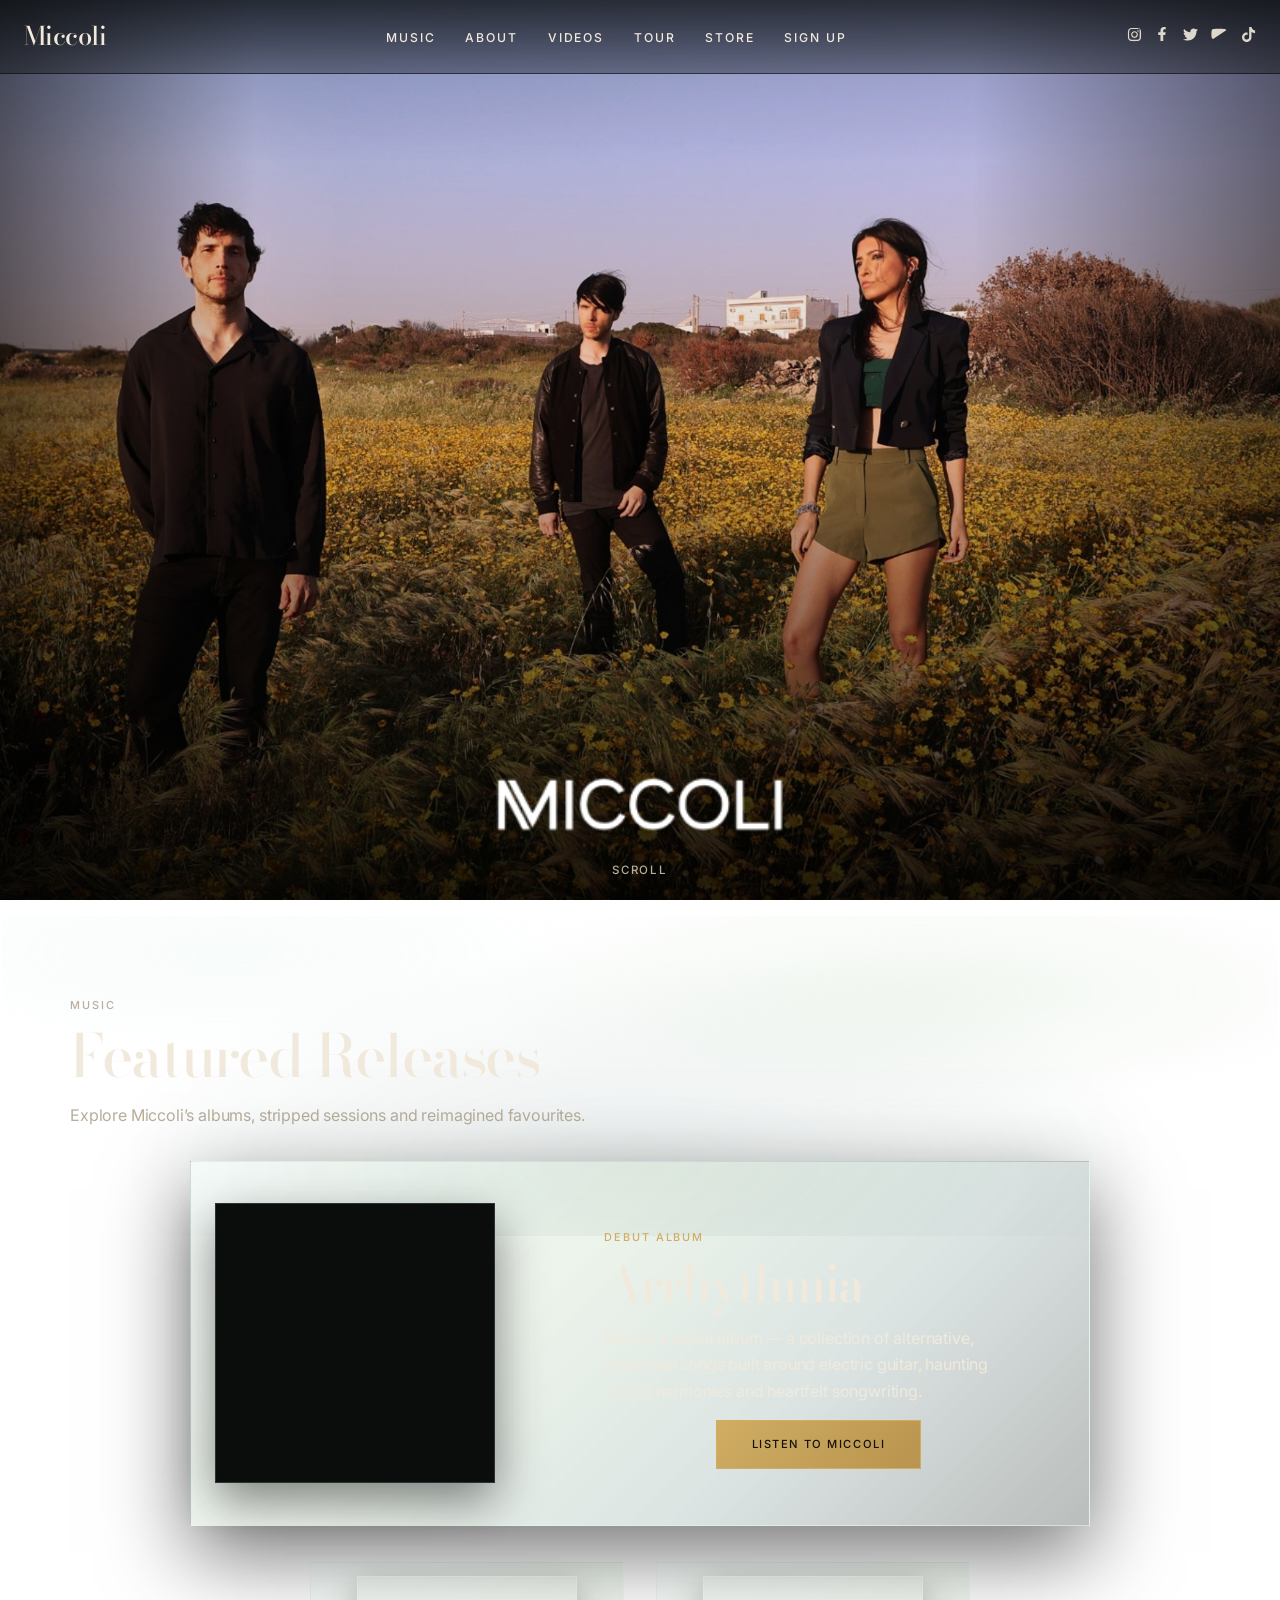
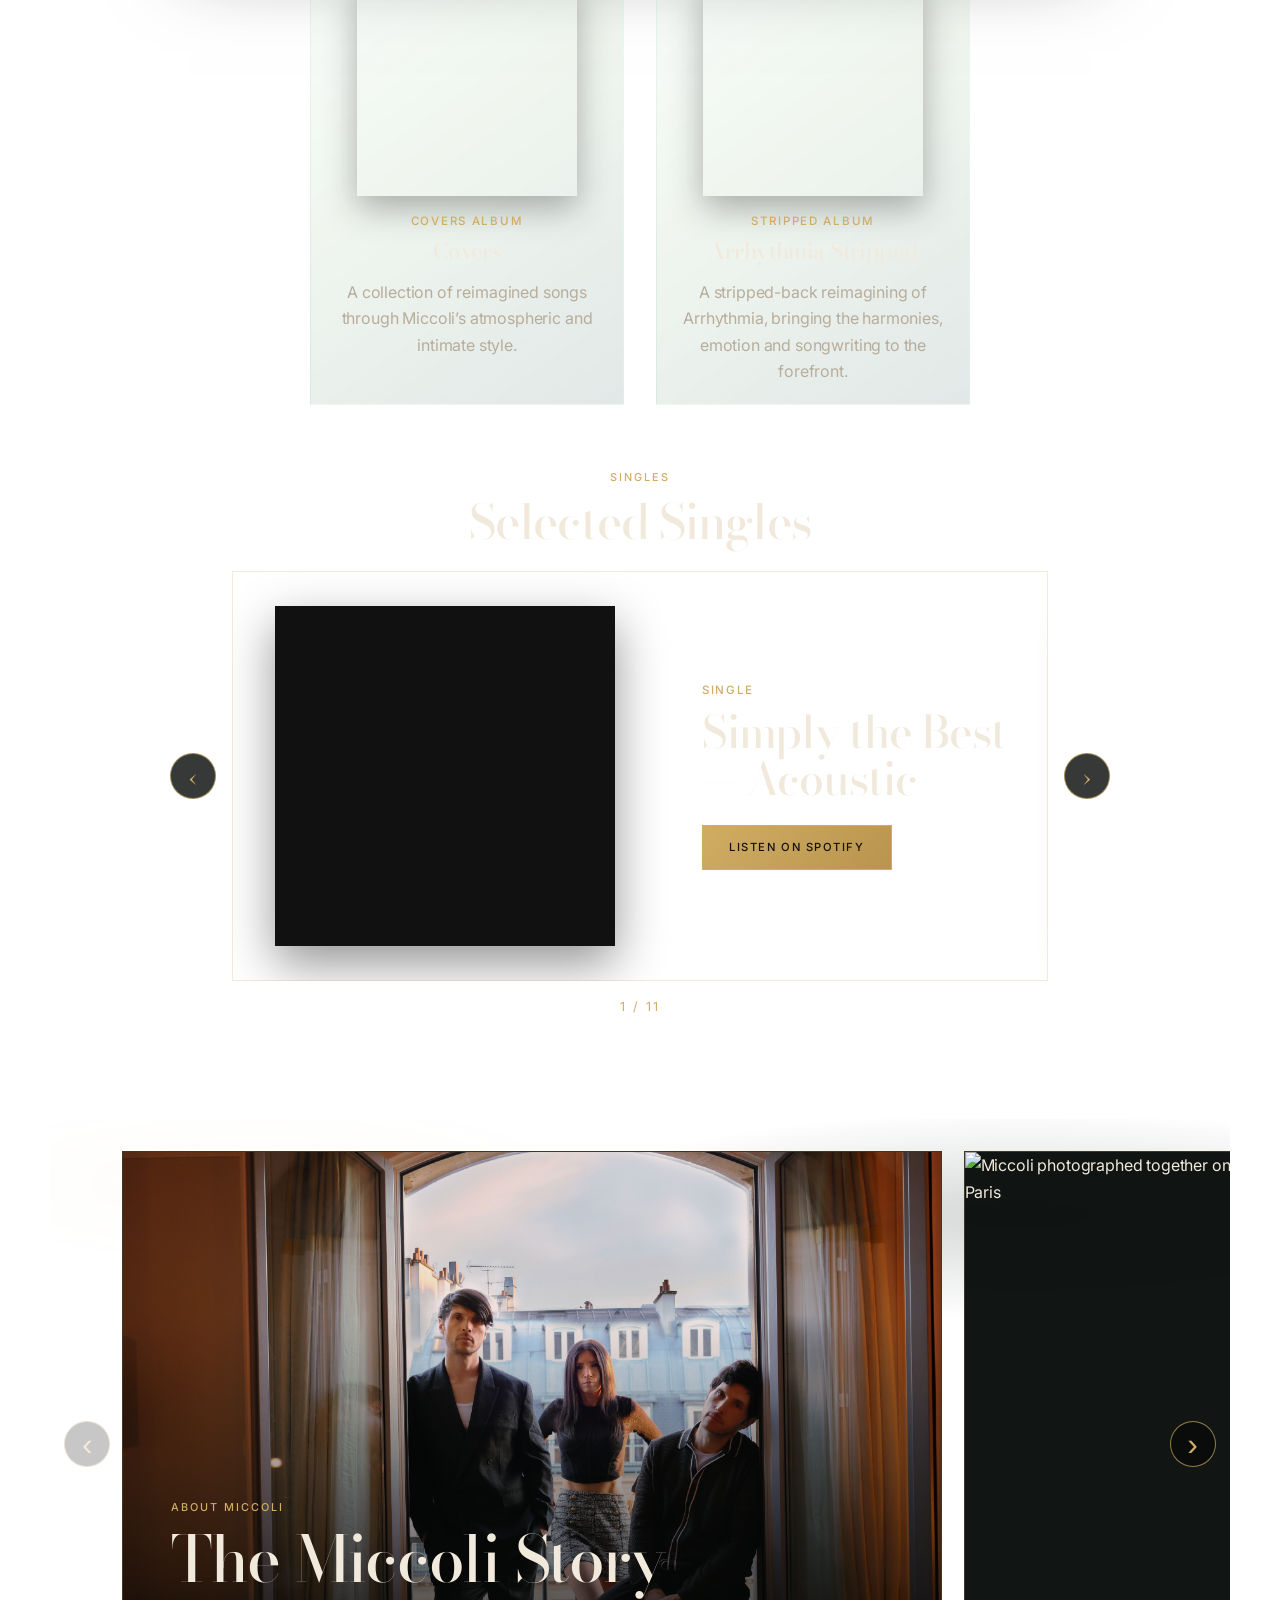
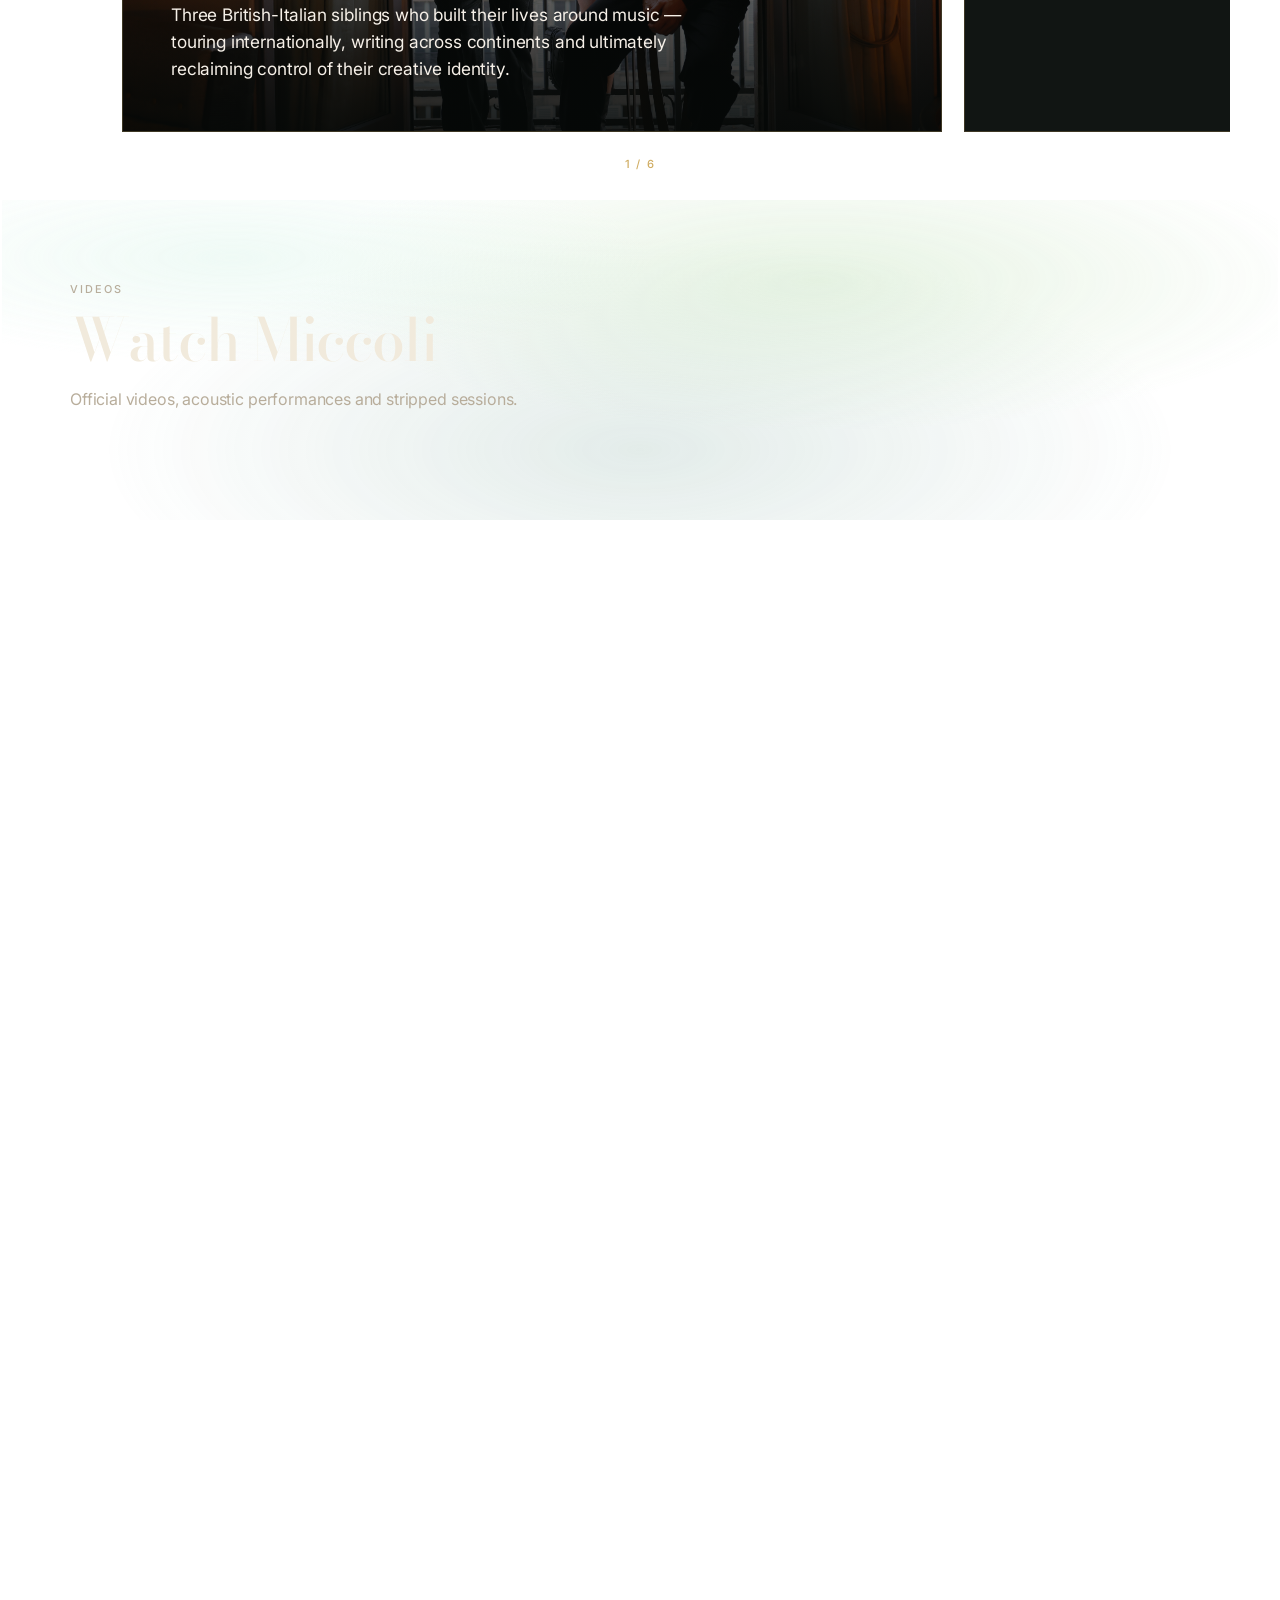
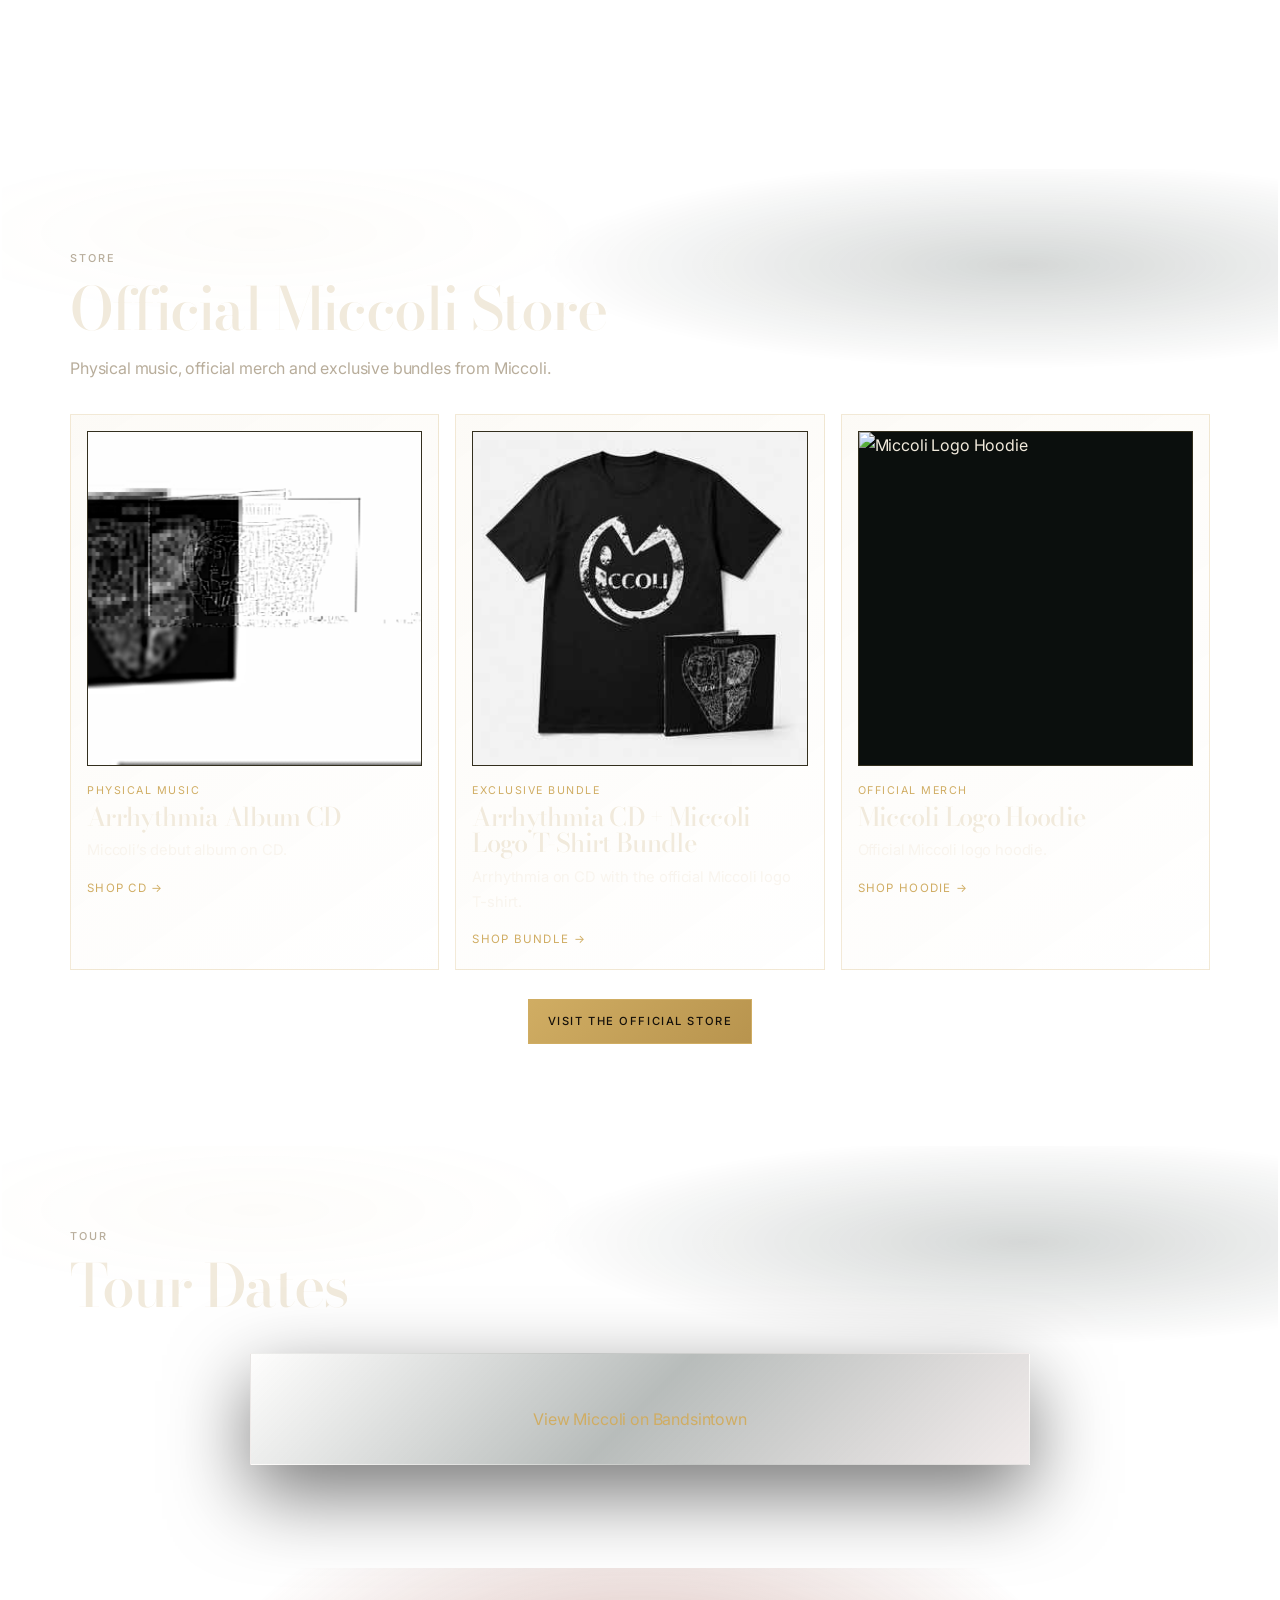
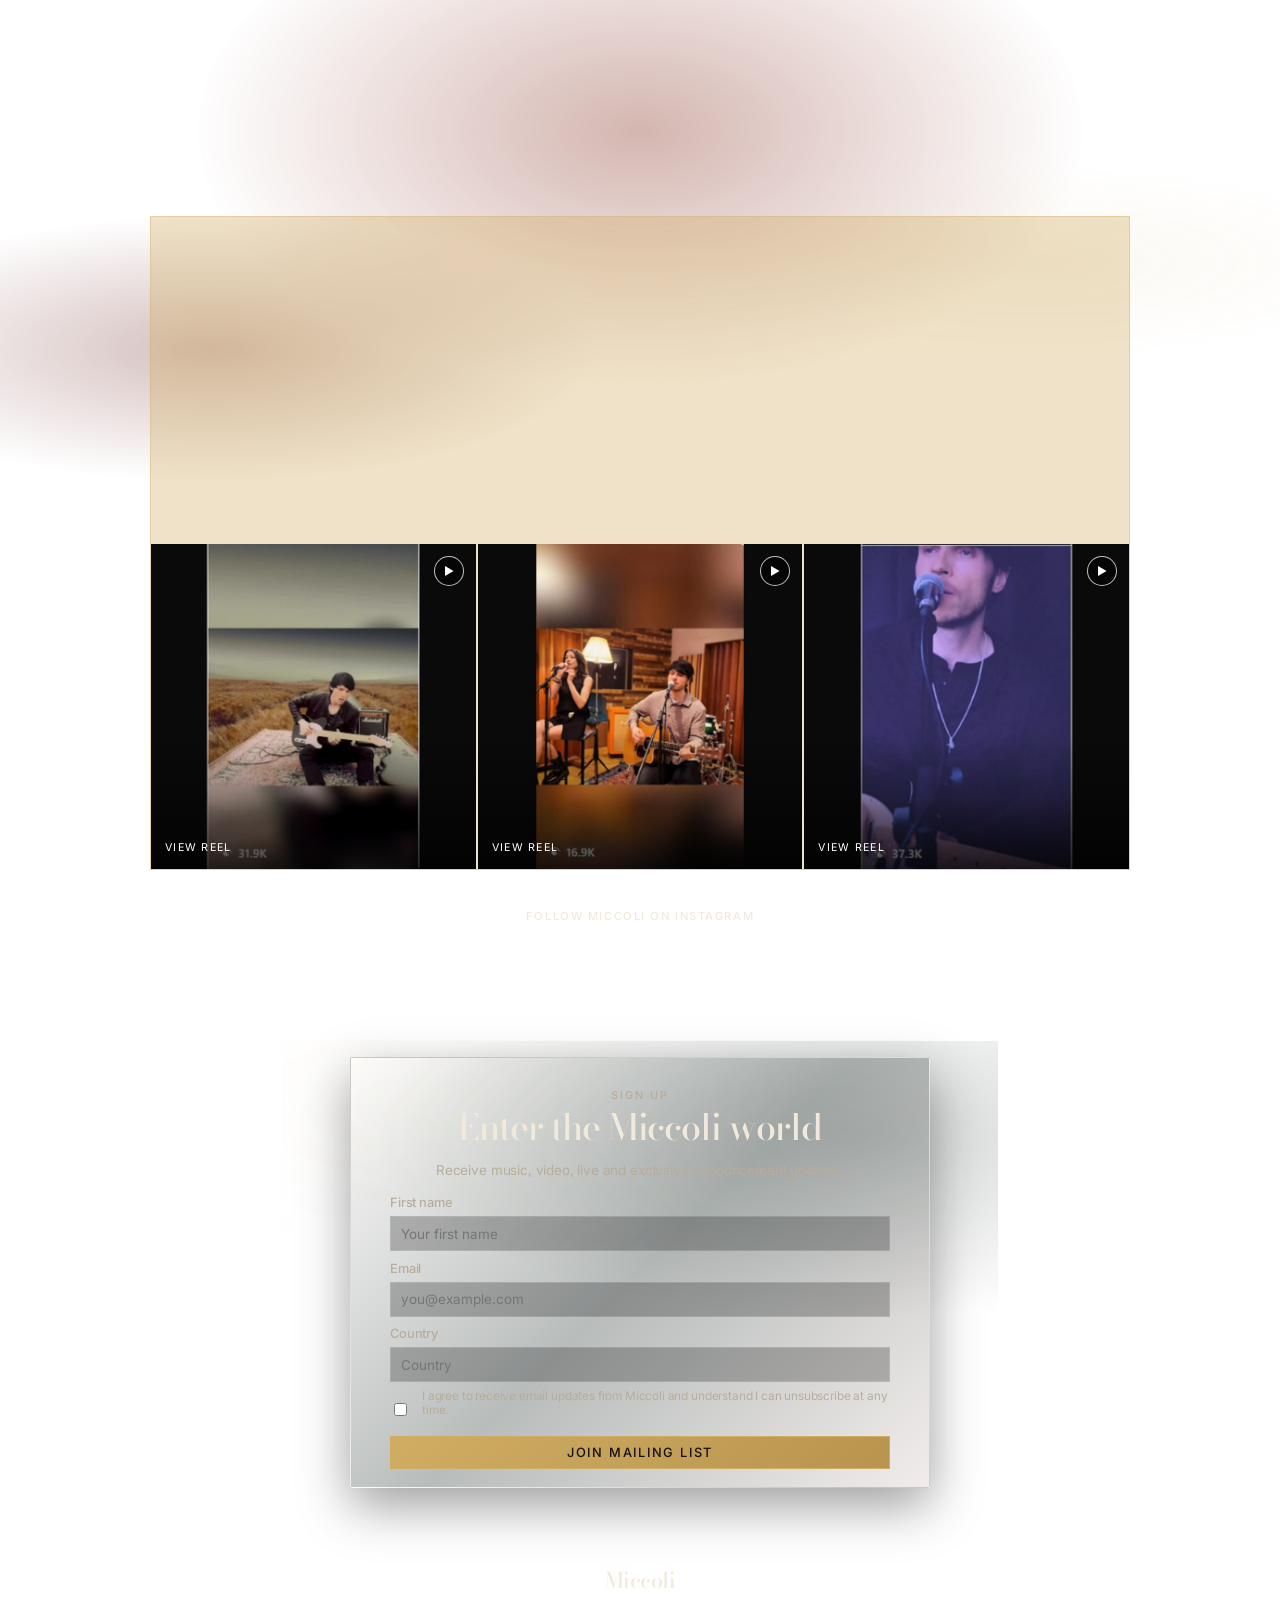
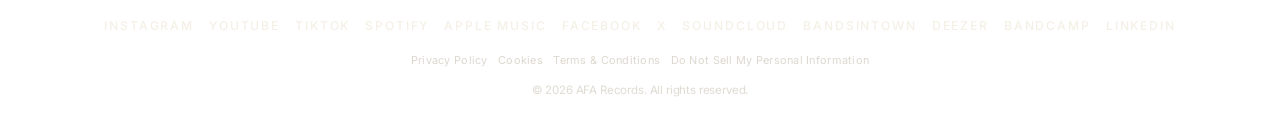
==== commit 1c66dd33: "Wire official social links in header and footer" ====
--- a/index.html
+++ b/index.html
@@ -22,12 +22,11 @@
       <div class="nav-panel" id="primary-menu" data-nav-panel>
         <ul class="nav-links"><li><a href="#music">Music</a></li><li><a href="#videos">Videos</a></li><li><a href="#live">Tour</a></li><li><a href="#store">Store</a></li><li><a href="#signup">Sign Up</a></li></ul>
         <div class="social-links" aria-label="Social links">
-          <a class="social-icon" href="#" aria-label="Instagram"><svg width="15" height="15" viewBox="0 0 448 512" aria-hidden="true"><path fill="currentColor" d="M224.1 141c-63.6 0-115.1 51.5-115.1 115.1s51.5 115.1 115.1 115.1S339.2 319.7 339.2 256 287.7 141 224.1 141zm0 190.4c-41.6 0-75.3-33.7-75.3-75.3s33.7-75.3 75.3-75.3 75.3 33.7 75.3 75.3-33.8 75.3-75.3 75.3zm146.4-194.3c0 14.9-12 26.9-26.9 26.9-14.9 0-26.9-12-26.9-26.9 0-14.9 12-26.9 26.9-26.9 14.9 0 26.9 12.1 26.9 26.9zm76.1 27.3c-1.7-35.3-9.7-66.6-35.6-92.5s-57.2-33.9-92.5-35.6C283.5 34.3 164.5 34.3 129.4 36c-35.3 1.7-66.6 9.7-92.5 35.6S3 128.8 1.3 164.1c-1.7 35.1-1.7 154.1 0 189.2 1.7 35.3 9.7 66.6 35.6 92.5s57.2 33.9 92.5 35.6c35.1 1.7 154.1 1.7 189.2 0 35.3-1.7 66.6-9.7 92.5-35.6s33.9-57.2 35.6-92.5c1.7-35.1 1.7-154.1 0-189.2zM399 388c-7.7 19.4-22.7 34.4-42.1 42.1-29.1 11.5-98.2 8.9-132.8 8.9s-103.8 2.7-132.8-8.9c-19.4-7.7-34.4-22.7-42.1-42.1-11.5-29.1-8.9-98.2-8.9-132.8s-2.7-103.8 8.9-132.8c7.7-19.4 22.7-34.4 42.1-42.1 29.1-11.5 98.2-8.9 132.8-8.9s103.8 2.7 132.8-8.9c19.4-7.7 34.4-22.7 42.1-42.1 11.5-29.1 8.9-98.2 8.9-132.8s2.7-103.8-8.9-132.8z"/></svg></a>
-          <a class="social-icon" href="#" aria-label="Facebook"><svg width="14" height="14" viewBox="0 0 320 512" aria-hidden="true"><path fill="currentColor" d="M279.14 288l14.22-92.66h-88.91V135.1c0-25.35 12.42-50.06 52.24-50.06H297V6.26S260.43 0 225.36 0c-73.22 0-121.08 44.38-121.08 124.72v70.62H22.89V288h81.39v224h100.17V288z"/></svg></a>
-          <a class="social-icon" href="#" aria-label="Twitter"><svg width="15" height="15" viewBox="0 0 512 512" aria-hidden="true"><path fill="currentColor" d="M459.4 151.7c.3 4.5.3 9.1.3 13.6 0 138.7-105.6 298.5-298.5 298.5-59.5 0-114.7-17.2-161.1-47.1 8.4 1 16.6 1.3 25.3 1.3 49.1 0 94.2-16.6 130.3-44.8-46.1-1-84.8-31.2-98.1-72.8 6.5 1 13 1.6 19.8 1.6 9.4 0 18.8-1.3 27.6-3.6-48.1-9.7-84.1-52-84.1-103v-1.3c14 7.8 30.2 12.7 47.4 13.3-28.3-18.8-46.8-51-46.8-87.4 0-19.5 5.2-37.4 14.3-53 51.7 63.7 129.3 105.3 216.4 109.8-1.6-7.8-2.6-15.9-2.6-24 0-57.8 46.8-104.9 104.9-104.9 30.2 0 57.5 12.7 76.7 33.1 23.7-4.5 46.5-13.3 66.6-25.3-7.8 24.4-24.4 44.8-46.1 57.8 21.1-2.3 41.6-8.1 60.4-16.2-14.3 20.8-32.2 39.3-52.6 54.3z"/></svg></a>
-          <a class="social-icon" href="#" aria-label="LinkedIn"><svg width="15" height="15" viewBox="0 0 448 512" aria-hidden="true"><path fill="currentColor" d="M100.3 448H7.4V148.9h92.9zM53.8 108.1C24.1 108.1 0 83.5 0 53.8A53.8 53.8 0 0 1 107.6 53.8c0 29.7-24.1 54.3-53.8 54.3zM447.9 448h-92.7V302.4c0-34.7-.7-79.2-48.3-79.2-48.3 0-55.7 37.7-55.7 76.7V448h-92.8V148.9h89.1v40.8h1.3c12.4-23.5 42.7-48.3 87.9-48.3 94 0 111.3 61.9 111.3 142.3V448z"/></svg></a>
-          <a class="social-icon" href="#" aria-label="YouTube"><svg width="16" height="16" viewBox="0 0 576 512" aria-hidden="true"><path fill="currentColor" d="M549.7 124.1c-6.3-23.7-24.8-42.2-48.5-48.5C458.3 64 288 64 288 64S117.7 64 74.8 75.6c-23.7 6.3-42.2 24.8-48.5 48.5C14.7 167 14.7 256 14.7 256s0 89 11.6 131.9c6.3 23.7 24.8 42.2 48.5 48.5C117.7 448 288 448s170.3 0 213.2-11.6c23.7-6.3 42.2-24.8 48.5-48.5C561.3 345 561.3 256 561.3 256s0-89-11.6-131.9zM232 338.4V173.6L371.2 256 232 338.4z"/></svg></a>
-          <a class="social-icon" href="#" aria-label="TikTok"><svg width="15" height="15" viewBox="0 0 448 512" aria-hidden="true"><path fill="currentColor" d="M448 209.9a210 210 0 0 1-122.8-39.2v178.7c0 89.2-72.3 161.5-161.5 161.5-89.2 0-161.5-72.3-161.5-161.5 0-89.2 72.3-161.5 161.5-161.5 9.5 0 18.9.8 28.1 2.4v79.4a82.1 82.1 0 1 0 54.7 77.7V0h78.9c.8 6.9 2.2 13.8 4.3 20.5 9.7 31.1 29.6 57.6 56.3 76.8 18.5 13.3 40.1 21.8 62 24.3v88.3z"/></svg></a>
+          <a class="social-icon" href="https://www.instagram.com/miccoliband" target="_blank" rel="noopener noreferrer" aria-label="Instagram"><svg width="15" height="15" viewBox="0 0 448 512" aria-hidden="true"><path fill="currentColor" d="M224.1 141c-63.6 0-115.1 51.5-115.1 115.1s51.5 115.1 115.1 115.1S339.2 319.7 339.2 256 287.7 141 224.1 141zm0 190.4c-41.6 0-75.3-33.7-75.3-75.3s33.7-75.3 75.3-75.3 75.3 33.7 75.3 75.3-33.8 75.3-75.3 75.3zm146.4-194.3c0 14.9-12 26.9-26.9 26.9-14.9 0-26.9-12-26.9-26.9 0-14.9 12-26.9 26.9-26.9 14.9 0 26.9 12.1 26.9 26.9zm76.1 27.3c-1.7-35.3-9.7-66.6-35.6-92.5s-57.2-33.9-92.5-35.6C283.5 34.3 164.5 34.3 129.4 36c-35.3 1.7-66.6 9.7-92.5 35.6S3 128.8 1.3 164.1c-1.7 35.1-1.7 154.1 0 189.2 1.7 35.3 9.7 66.6 35.6 92.5s57.2 33.9 92.5 35.6c35.1 1.7 154.1 1.7 189.2 0 35.3-1.7 66.6-9.7 92.5-35.6s33.9-57.2 35.6-92.5c1.7-35.1 1.7-154.1 0-189.2zM399 388c-7.7 19.4-22.7 34.4-42.1 42.1-29.1 11.5-98.2 8.9-132.8 8.9s-103.8 2.7-132.8-8.9c-19.4-7.7-34.4-22.7-42.1-42.1-11.5-29.1-8.9-98.2-8.9-132.8s-2.7-103.8 8.9-132.8c7.7-19.4 22.7-34.4 42.1-42.1 29.1-11.5 98.2-8.9 132.8-8.9s103.8 2.7 132.8-8.9c19.4-7.7 34.4-22.7 42.1-42.1 11.5-29.1 8.9-98.2 8.9-132.8s2.7-103.8-8.9-132.8z"/></svg></a>
+          <a class="social-icon" href="https://www.facebook.com/miccoliband" target="_blank" rel="noopener noreferrer" aria-label="Facebook"><svg width="14" height="14" viewBox="0 0 320 512" aria-hidden="true"><path fill="currentColor" d="M279.14 288l14.22-92.66h-88.91V135.1c0-25.35 12.42-50.06 52.24-50.06H297V6.26S260.43 0 225.36 0c-73.22 0-121.08 44.38-121.08 124.72v70.62H22.89V288h81.39v224h100.17V288z"/></svg></a>
+          <a class="social-icon" href="https://x.com/MICCOLIband" target="_blank" rel="noopener noreferrer" aria-label="X"><svg width="15" height="15" viewBox="0 0 512 512" aria-hidden="true"><path fill="currentColor" d="M459.4 151.7c.3 4.5.3 9.1.3 13.6 0 138.7-105.6 298.5-298.5 298.5-59.5 0-114.7-17.2-161.1-47.1 8.4 1 16.6 1.3 25.3 1.3 49.1 0 94.2-16.6 130.3-44.8-46.1-1-84.8-31.2-98.1-72.8 6.5 1 13 1.6 19.8 1.6 9.4 0 18.8-1.3 27.6-3.6-48.1-9.7-84.1-52-84.1-103v-1.3c14 7.8 30.2 12.7 47.4 13.3-28.3-18.8-46.8-51-46.8-87.4 0-19.5 5.2-37.4 14.3-53 51.7 63.7 129.3 105.3 216.4 109.8-1.6-7.8-2.6-15.9-2.6-24 0-57.8 46.8-104.9 104.9-104.9 30.2 0 57.5 12.7 76.7 33.1 23.7-4.5 46.5-13.3 66.6-25.3-7.8 24.4-24.4 44.8-46.1 57.8 21.1-2.3 41.6-8.1 60.4-16.2-14.3 20.8-32.2 39.3-52.6 54.3z"/></svg></a>
+          <a class="social-icon" href="https://www.youtube.com/channel/UCTX7K7YI75LVPDUd-fY62Uw" target="_blank" rel="noopener noreferrer" aria-label="YouTube"><svg width="16" height="16" viewBox="0 0 576 512" aria-hidden="true"><path fill="currentColor" d="M549.7 124.1c-6.3-23.7-24.8-42.2-48.5-48.5C458.3 64 288 64 288 64S117.7 64 74.8 75.6c-23.7 6.3-42.2 24.8-48.5 48.5C14.7 167 14.7 256 14.7 256s0 89 11.6 131.9c6.3 23.7 24.8 42.2 48.5 48.5C117.7 448 288 448s170.3 0 213.2-11.6c23.7-6.3 42.2-24.8 48.5-48.5C561.3 345 561.3 256 561.3 256s0-89-11.6-131.9zM232 338.4V173.6L371.2 256 232 338.4z"/></svg></a>
+          <a class="social-icon" href="https://www.tiktok.com/@miccoliband_" target="_blank" rel="noopener noreferrer" aria-label="TikTok"><svg width="15" height="15" viewBox="0 0 448 512" aria-hidden="true"><path fill="currentColor" d="M448 209.9a210 210 0 0 1-122.8-39.2v178.7c0 89.2-72.3 161.5-161.5 161.5-89.2 0-161.5-72.3-161.5-161.5 0-89.2 72.3-161.5 161.5-161.5 9.5 0 18.9.8 28.1 2.4v79.4a82.1 82.1 0 1 0 54.7 77.7V0h78.9c.8 6.9 2.2 13.8 4.3 20.5 9.7 31.1 29.6 57.6 56.3 76.8 18.5 13.3 40.1 21.8 62 24.3v88.3z"/></svg></a>
         </div>
       </div>
     </nav>
@@ -41,7 +40,7 @@
     <section class="section store-section" id="store" aria-labelledby="store-title"><div class="section-heading reveal"><p class="eyebrow">Store</p><h2 id="store-title">Official Store</h2><p>Merch, music bundles and limited items can be added here once the store is ready.</p></div><div class="card-grid"><article class="product-card reveal"><div></div><h3>Apparel Placeholder</h3><p>Premium artist merch card.</p></article><article class="product-card reveal"><div></div><h3>Vinyl / CD Placeholder</h3><p>Physical music format card.</p></article><article class="product-card reveal"><div></div><h3>Limited Bundle</h3><p>Signed or exclusive product card.</p></article></div><div class="center reveal"><a class="btn btn-secondary" href="#">Shop Official Store</a></div></section>
     <section class="section newsletter-section" id="signup" aria-labelledby="signup-title"><div class="newsletter-card reveal"><p class="eyebrow">Sign Up</p><h2 id="signup-title">Enter the Miccoli world</h2><p>Receive music, video, live and exclusive announcement updates.</p><form class="signup-form" action="#" method="post"><label>First name <input type="text" name="first-name" autocomplete="given-name" placeholder="Your first name" /></label><label>Email <input type="email" name="email" autocomplete="email" placeholder="you@example.com" required /></label><label>Country <input type="text" name="country" autocomplete="country-name" placeholder="Country" /></label><label class="consent"><input type="checkbox" name="consent" required /> I agree to receive email updates from Miccoli and understand I can unsubscribe at any time.</label><button class="btn btn-primary" type="submit">Join Mailing List</button></form></div></section>
   </main>
-  <footer class="site-footer"><a class="brand" href="#top">Miccoli</a><div class="footer-socials" aria-label="Footer social links"><a href="#">Instagram</a><a href="#">YouTube</a><a href="#">TikTok</a><a href="#">Spotify</a><a href="#">Apple Music</a><a href="#">Facebook</a><a href="#">X</a></div><div class="legal-links"><a href="#">Privacy Policy</a><a href="#">Cookies</a><a href="#">Terms & Conditions</a><a href="#">Do Not Sell My Personal Information</a></div><p>© <span data-year></span> AFA Records. All rights reserved.</p></footer>
+  <footer class="site-footer"><a class="brand" href="#top">Miccoli</a><div class="footer-socials" aria-label="Footer social links"><a href="https://www.instagram.com/miccoliband" target="_blank" rel="noopener noreferrer">Instagram</a><a href="https://www.youtube.com/channel/UCTX7K7YI75LVPDUd-fY62Uw" target="_blank" rel="noopener noreferrer">YouTube</a><a href="https://www.tiktok.com/@miccoliband_" target="_blank" rel="noopener noreferrer">TikTok</a><a href="https://open.spotify.com/artist/5k6ayjMCjG9Dyjkrnjwijv" target="_blank" rel="noopener noreferrer">Spotify</a><a href="https://music.apple.com/gb/artist/miccoli/205889463" target="_blank" rel="noopener noreferrer">Apple Music</a><a href="https://www.facebook.com/miccoliband" target="_blank" rel="noopener noreferrer">Facebook</a><a href="https://x.com/MICCOLIband" target="_blank" rel="noopener noreferrer">X</a><a href="https://soundcloud.com/miccoli" target="_blank" rel="noopener noreferrer">SoundCloud</a><a href="https://www.bandsintown.com/a/236152-miccoli" target="_blank" rel="noopener noreferrer">Bandsintown</a><a href="https://www.deezer.com/en/artist/389452" target="_blank" rel="noopener noreferrer">Deezer</a><a href="https://miccoliband.bandcamp.com/album/arrhythmia" target="_blank" rel="noopener noreferrer">Bandcamp</a><a href="https://www.linkedin.com/in/miccoliband/" target="_blank" rel="noopener noreferrer">LinkedIn</a></div><div class="legal-links"><a href="#">Privacy Policy</a><a href="#">Cookies</a><a href="#">Terms & Conditions</a><a href="#">Do Not Sell My Personal Information</a></div><p>© <span data-year></span> AFA Records. All rights reserved.</p></footer>
   <script src="script.js?v=3"></script>
   <script src="story-carousel-controls.js?v=2"></script>
 </body>
--- a/music-release-layout.css
+++ b/music-release-layout.css
@@ -39,6 +39,21 @@
 .single-cover-10 { background-image: url("/miccoli-band-website/assets/images/singles/512x512bb.jpg?v=2") !important; }
 .single-cover-11 { background-image: url("/miccoli-band-website/assets/images/singles/512x512bb%20%281%29.jpg?v=2") !important; }
 
+/* Chapter 4 logo panel — real repo asset overlay */
+.story-chapter-control .story-control-visual {
+  position: relative !important;
+  overflow: hidden !important;
+}
+.story-chapter-control .story-control-visual::before {
+  content: "" !important;
+  position: absolute !important;
+  inset: 0 !important;
+  z-index: 20 !important;
+  display: block !important;
+  background: #07100c url("/miccoli-band-website/assets/images/miccoli-story/chapter4-logos.svg?v=1") center / cover no-repeat !important;
+  pointer-events: none !important;
+}
+
 @media (max-width: 760px) {
   .featured-release { grid-template-columns: 1fr !important; max-width: 500px; gap: 1.5rem; }
   .release-art { width: min(72vw, 255px) !important; max-width: 255px !important; margin: 0 auto; }
@@ -46,4 +61,5 @@
   .release-copy .btn { margin: 1rem auto 0; width: 100%; max-width: 300px; }
   .release-grid { grid-template-columns: 1fr; max-width: 390px; gap: 1.5rem; }
   .release-card .mini-art { width: min(64vw, 210px) !important; max-width: 210px !important; }
+  .story-chapter-control .story-control-visual::before { background-size: cover !important; }
 }
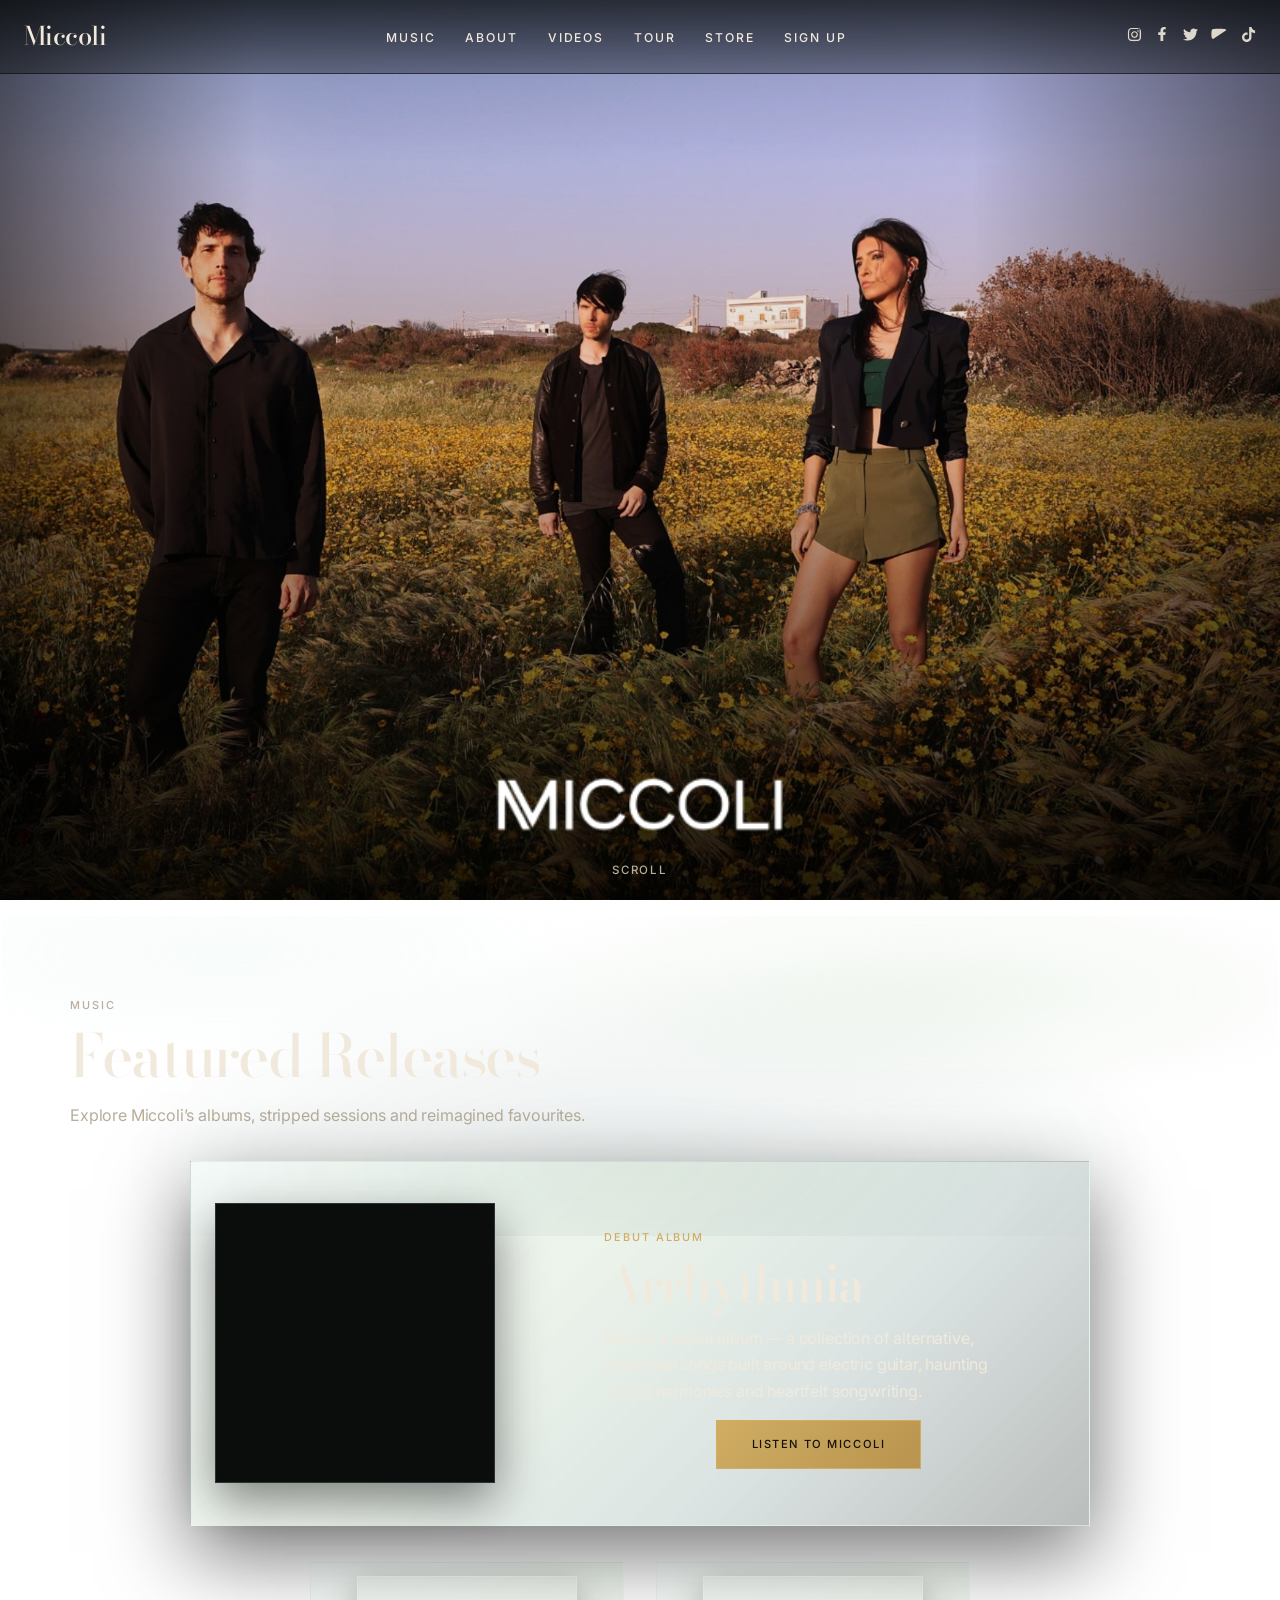
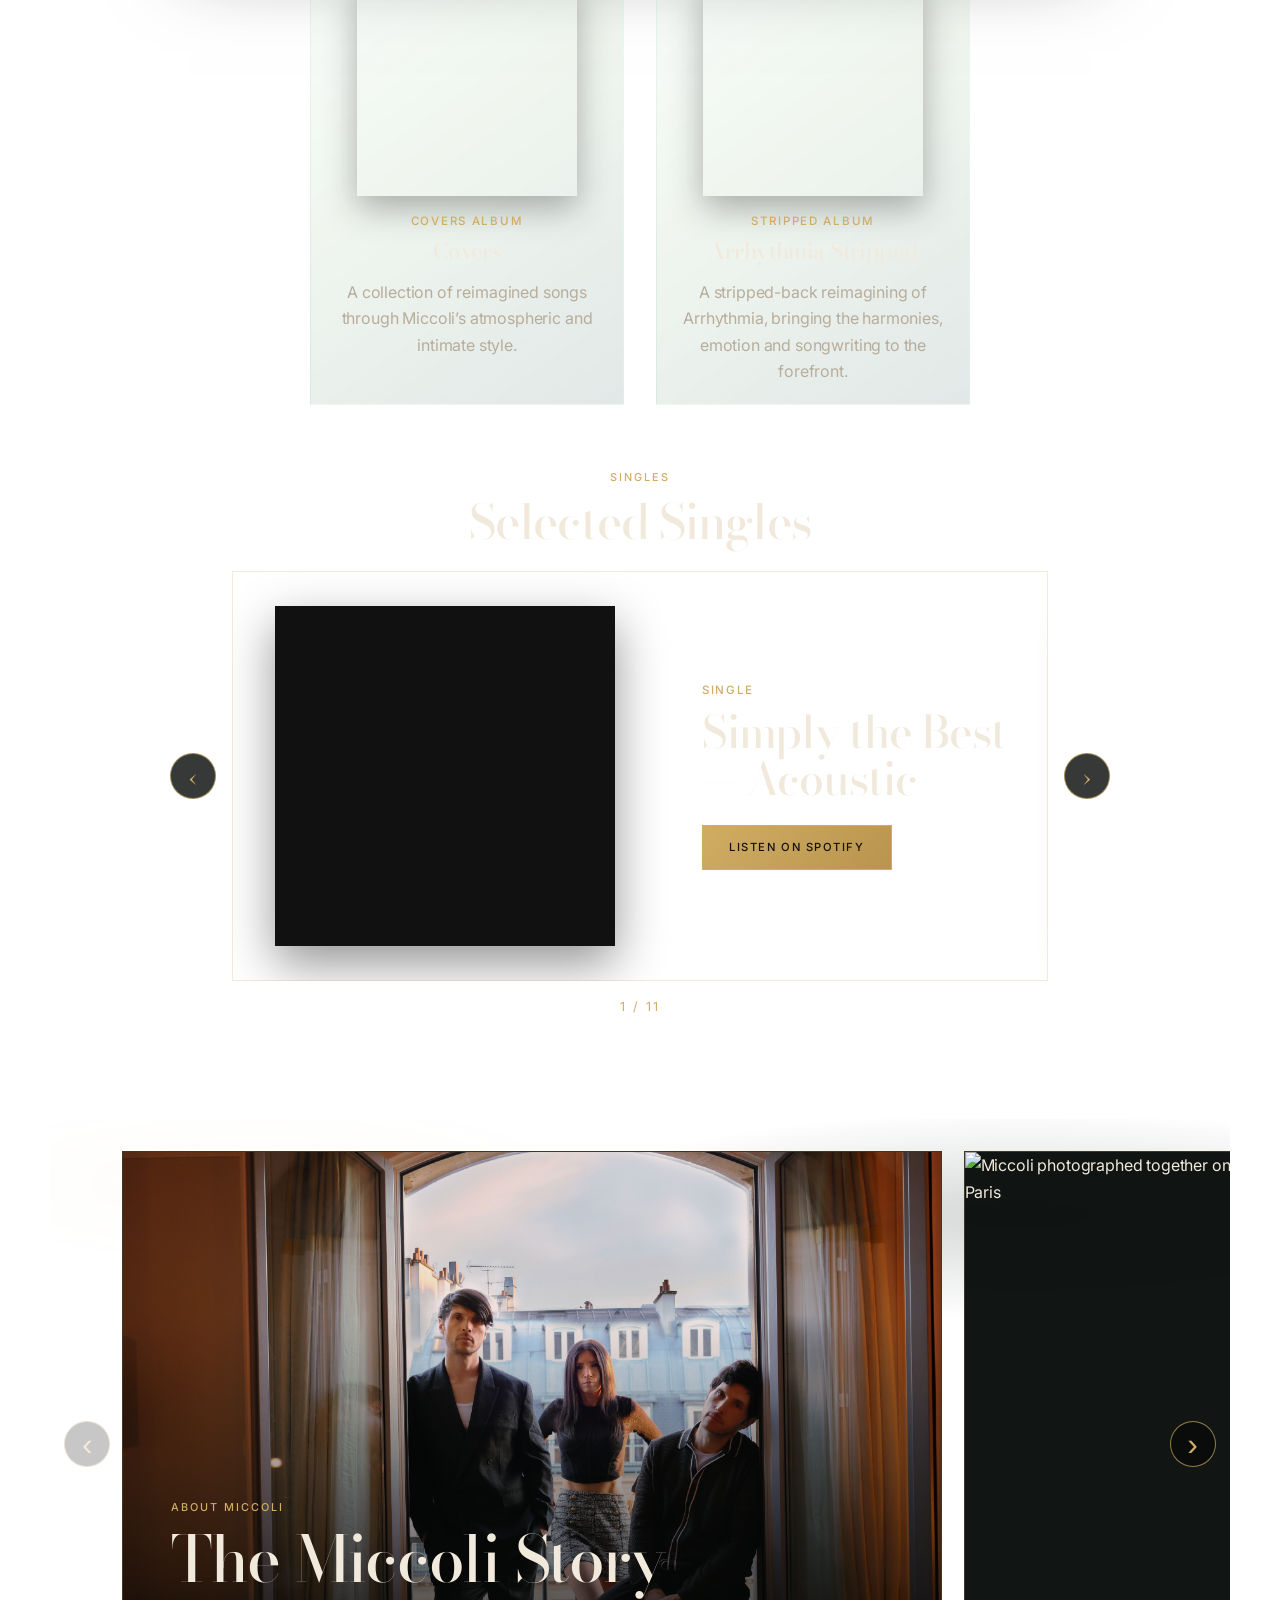
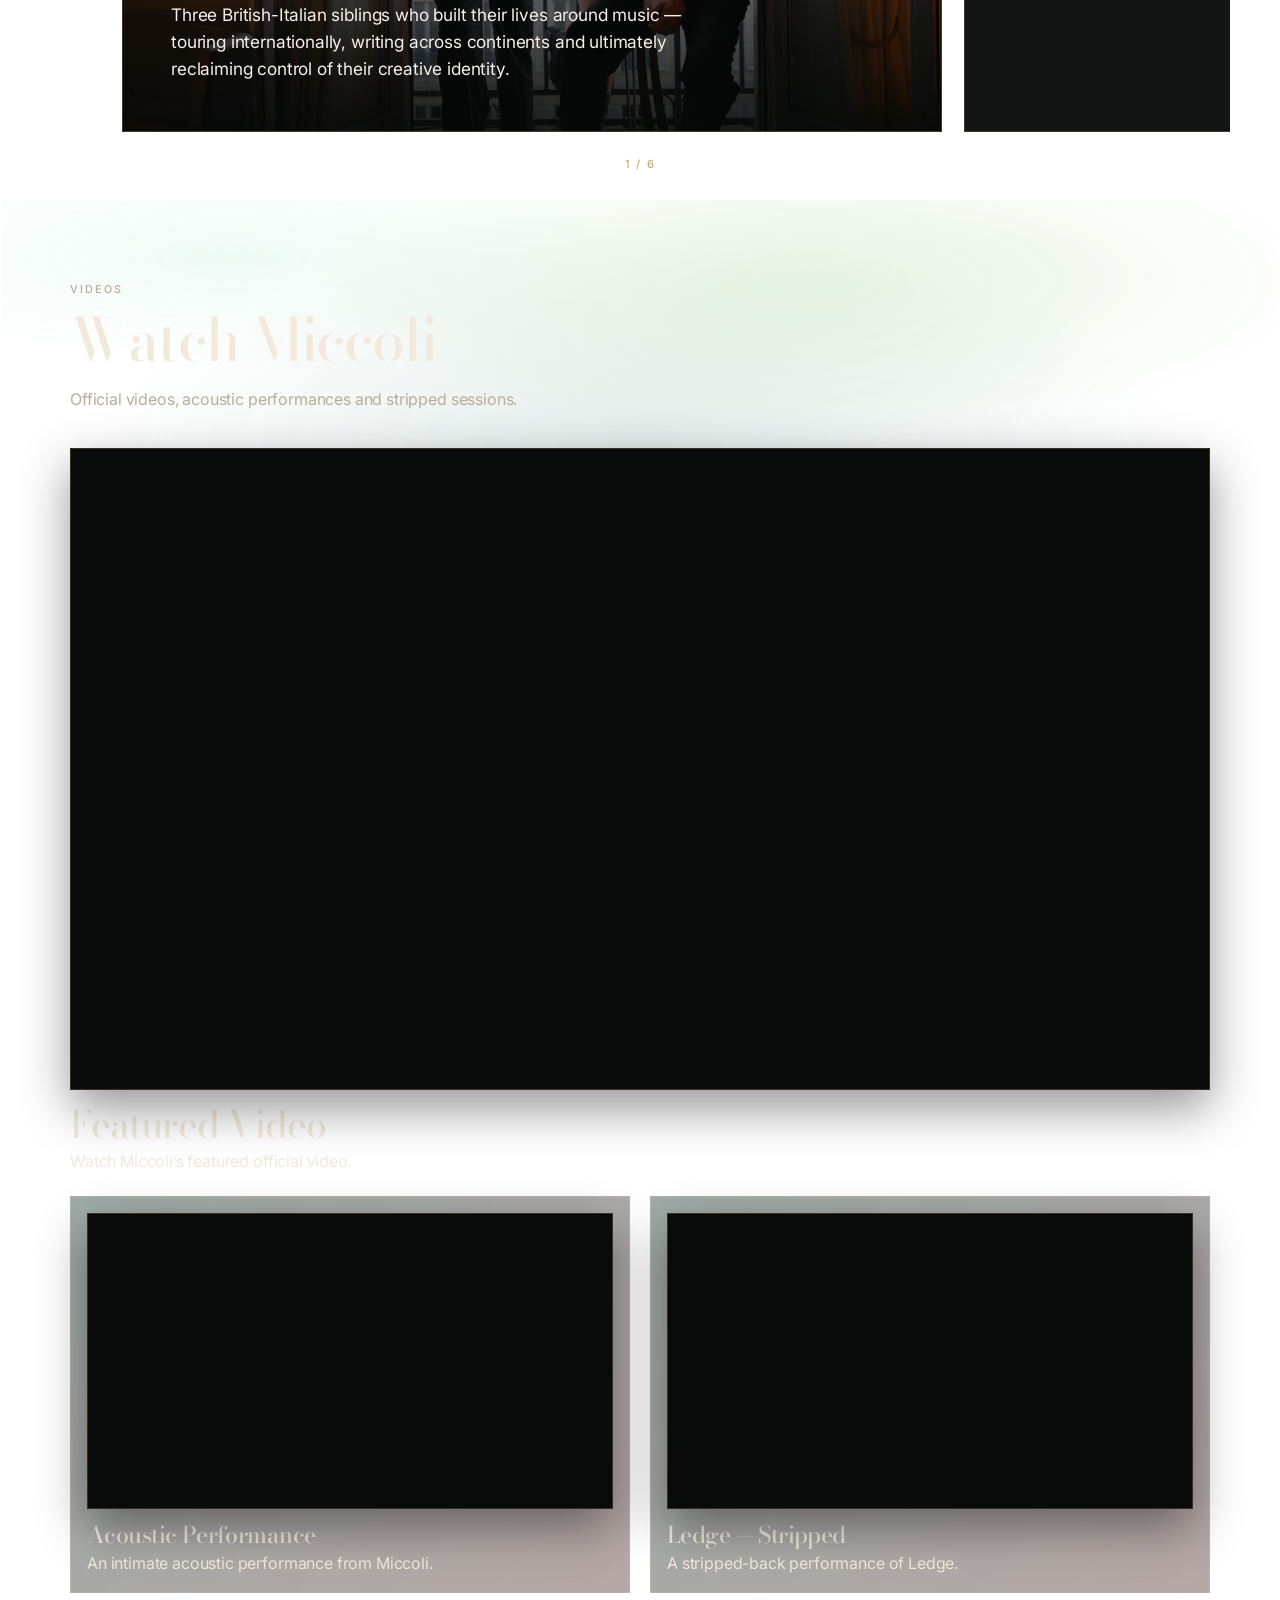
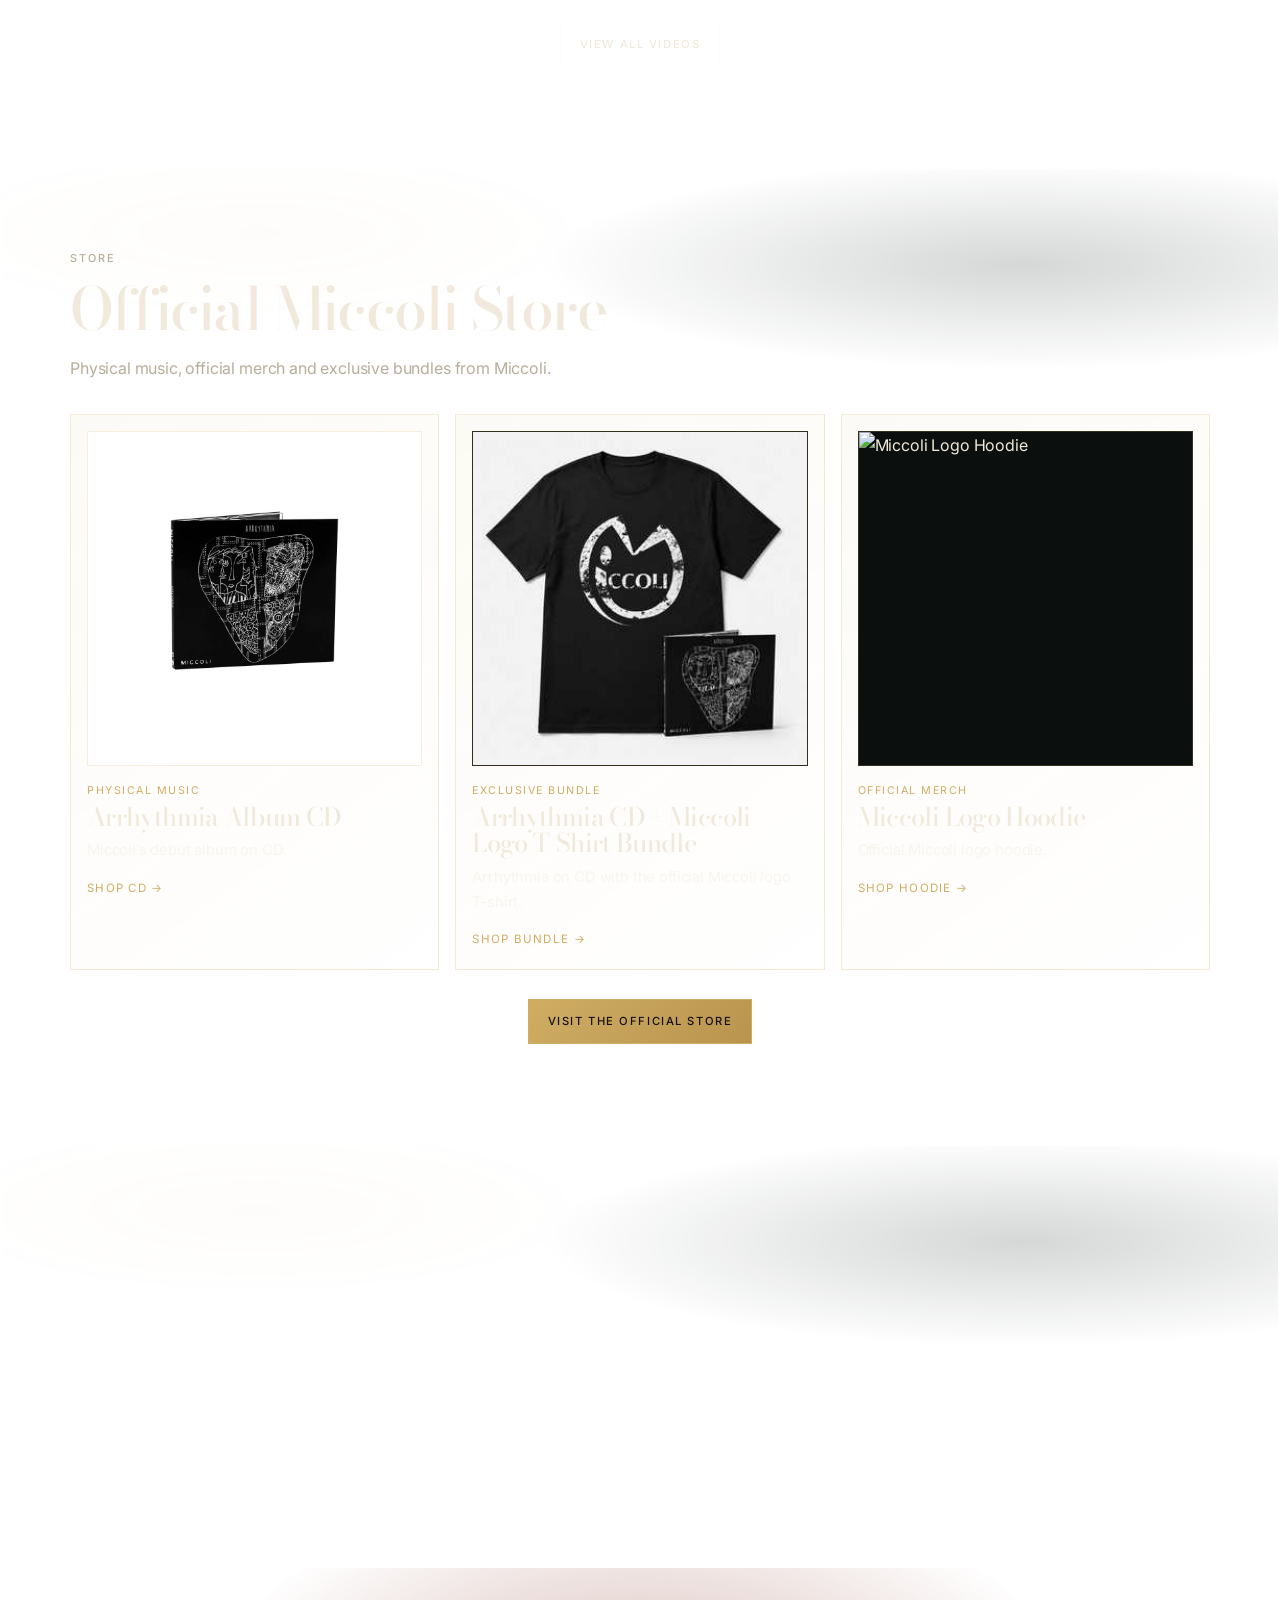
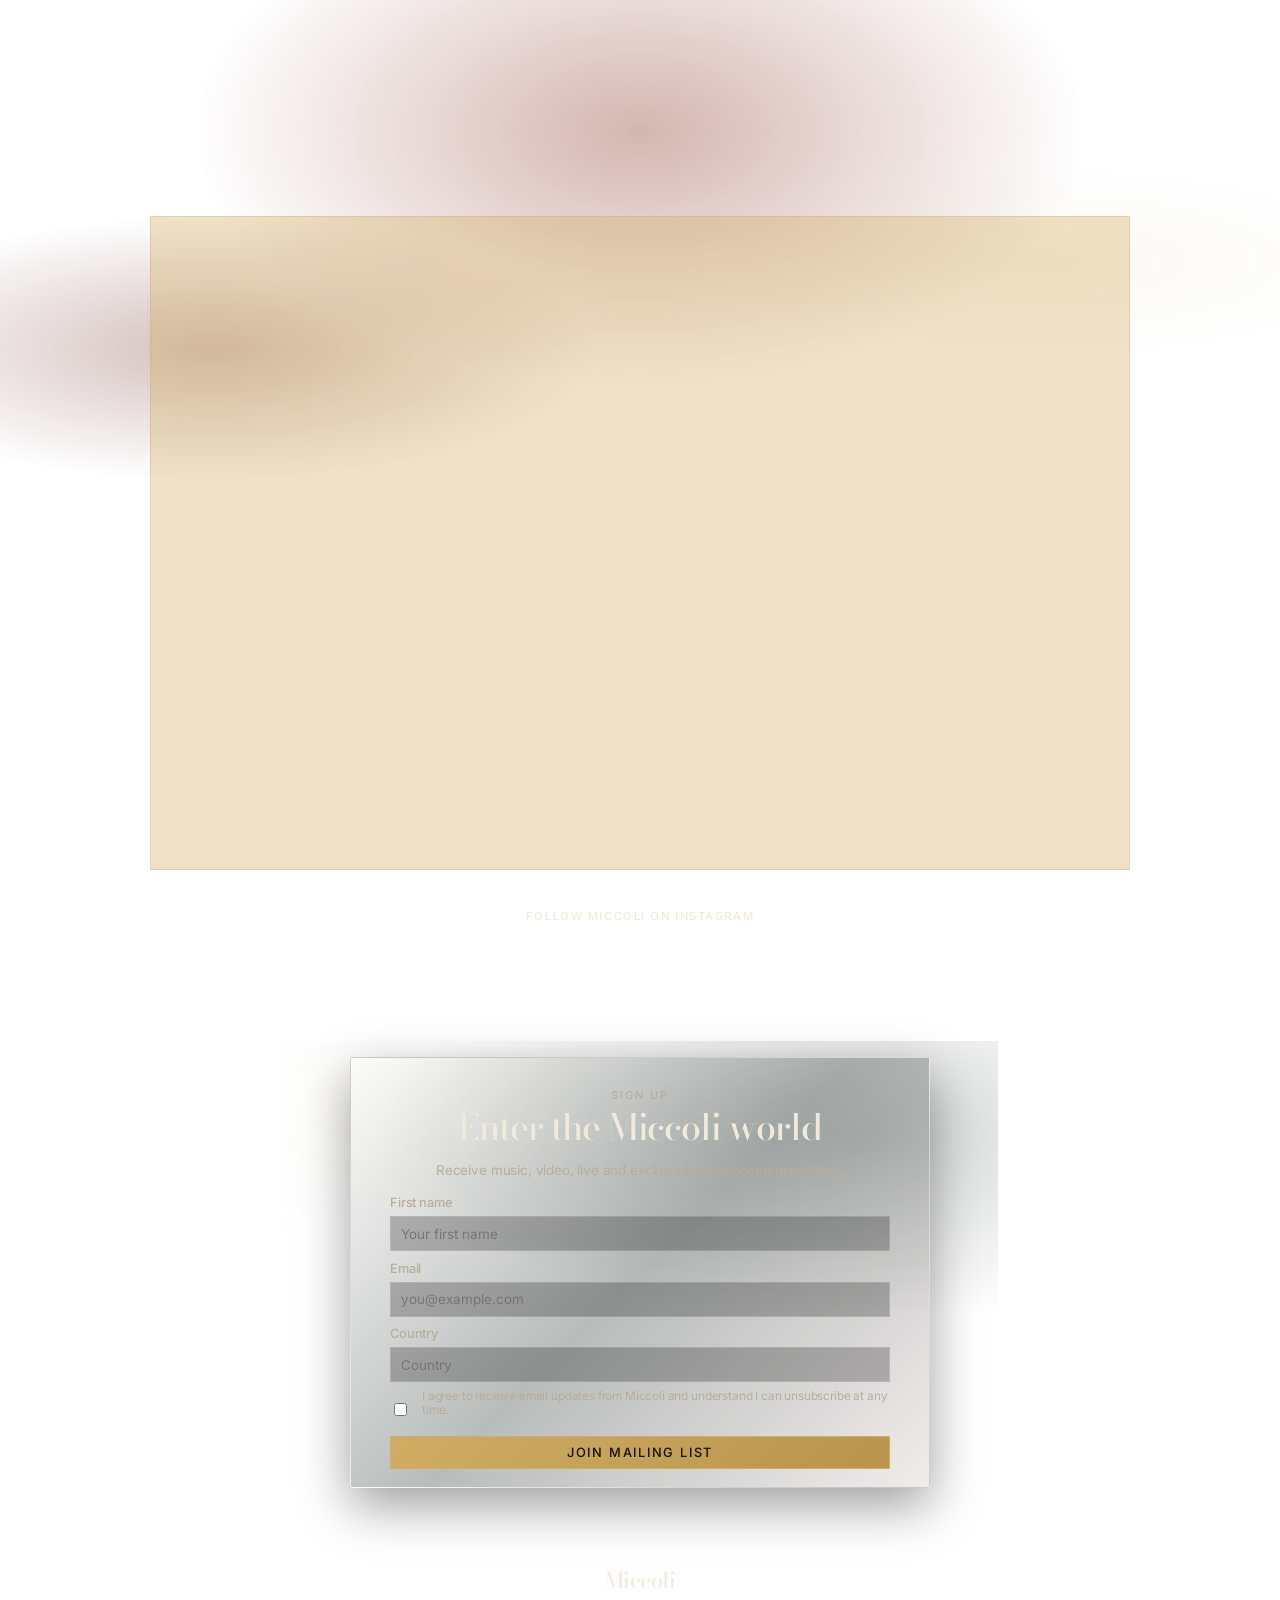
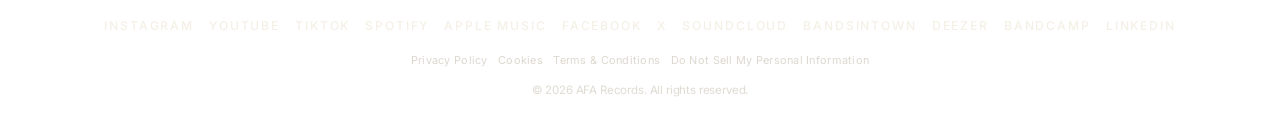
==== commit e1480109: "Use uploaded Arrhythmia CD image in store card" ====
--- a/index.html
+++ b/index.html
@@ -43,5 +43,26 @@
   <footer class="site-footer"><a class="brand" href="#top">Miccoli</a><div class="footer-socials" aria-label="Footer social links"><a href="https://www.instagram.com/miccoliband" target="_blank" rel="noopener noreferrer">Instagram</a><a href="https://www.youtube.com/channel/UCTX7K7YI75LVPDUd-fY62Uw" target="_blank" rel="noopener noreferrer">YouTube</a><a href="https://www.tiktok.com/@miccoliband_" target="_blank" rel="noopener noreferrer">TikTok</a><a href="https://open.spotify.com/artist/5k6ayjMCjG9Dyjkrnjwijv" target="_blank" rel="noopener noreferrer">Spotify</a><a href="https://music.apple.com/gb/artist/miccoli/205889463" target="_blank" rel="noopener noreferrer">Apple Music</a><a href="https://www.facebook.com/miccoliband" target="_blank" rel="noopener noreferrer">Facebook</a><a href="https://x.com/MICCOLIband" target="_blank" rel="noopener noreferrer">X</a><a href="https://soundcloud.com/miccoli" target="_blank" rel="noopener noreferrer">SoundCloud</a><a href="https://www.bandsintown.com/a/236152-miccoli" target="_blank" rel="noopener noreferrer">Bandsintown</a><a href="https://www.deezer.com/en/artist/389452" target="_blank" rel="noopener noreferrer">Deezer</a><a href="https://miccoliband.bandcamp.com/album/arrhythmia" target="_blank" rel="noopener noreferrer">Bandcamp</a><a href="https://www.linkedin.com/in/miccoliband/" target="_blank" rel="noopener noreferrer">LinkedIn</a></div><div class="legal-links"><a href="#">Privacy Policy</a><a href="#">Cookies</a><a href="#">Terms & Conditions</a><a href="#">Do Not Sell My Personal Information</a></div><p>© <span data-year></span> AFA Records. All rights reserved.</p></footer>
   <script src="script.js?v=3"></script>
   <script src="story-carousel-controls.js?v=2"></script>
+  <script>
+    (() => {
+      const fixCdImage = () => {
+        const img = document.querySelector('a[href="https://www.miccolibandshop.com/products/arrhythmia-cd-miccoli"] .store-preview-image img');
+        if (!img) return false;
+        img.src = 'assets/images/store/arrhythmia-album-cd.webp';
+        img.style.objectFit = 'contain';
+        img.style.objectPosition = 'center';
+        const frame = img.closest('.store-preview-image');
+        if (frame) frame.style.background = '#fff';
+        return true;
+      };
+      if (!fixCdImage()) {
+        const observer = new MutationObserver(() => {
+          if (fixCdImage()) observer.disconnect();
+        });
+        observer.observe(document.body, { childList: true, subtree: true });
+        setTimeout(() => observer.disconnect(), 5000);
+      }
+    })();
+  </script>
 </body>
 </html>
